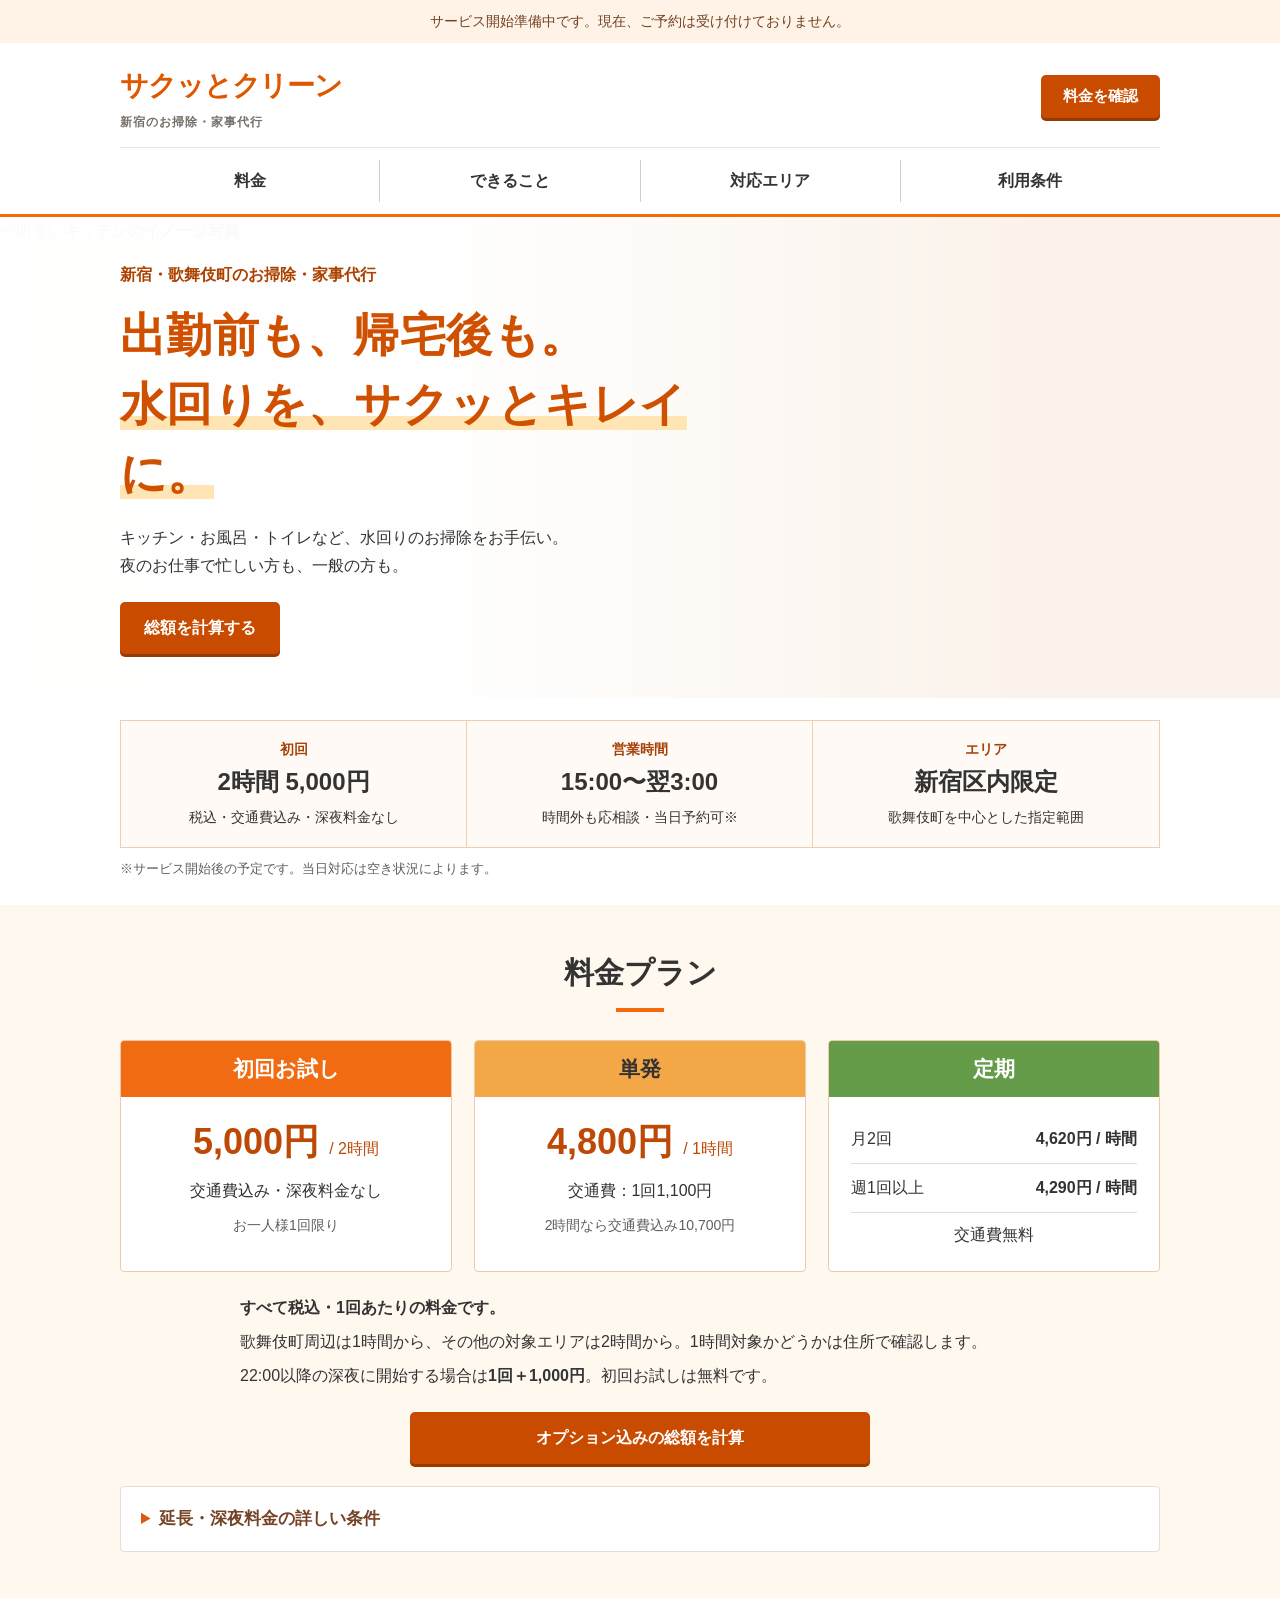
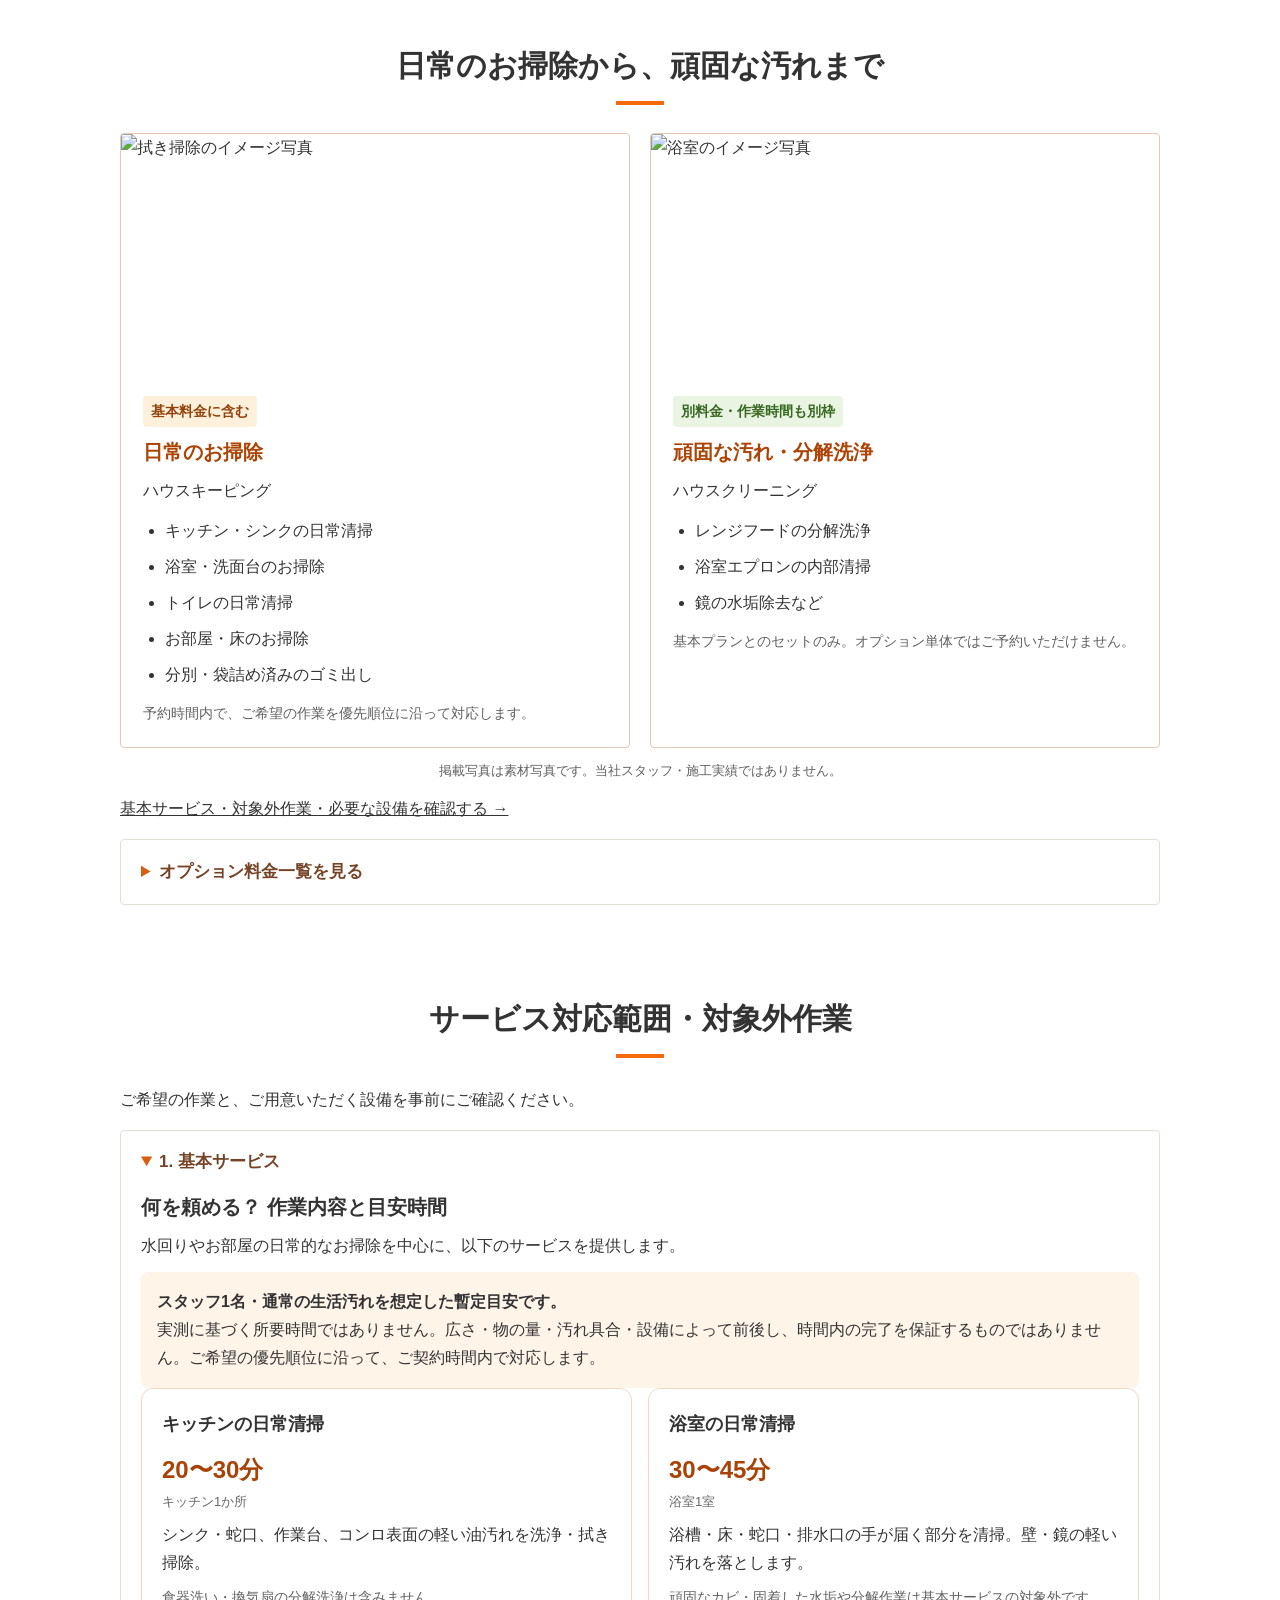
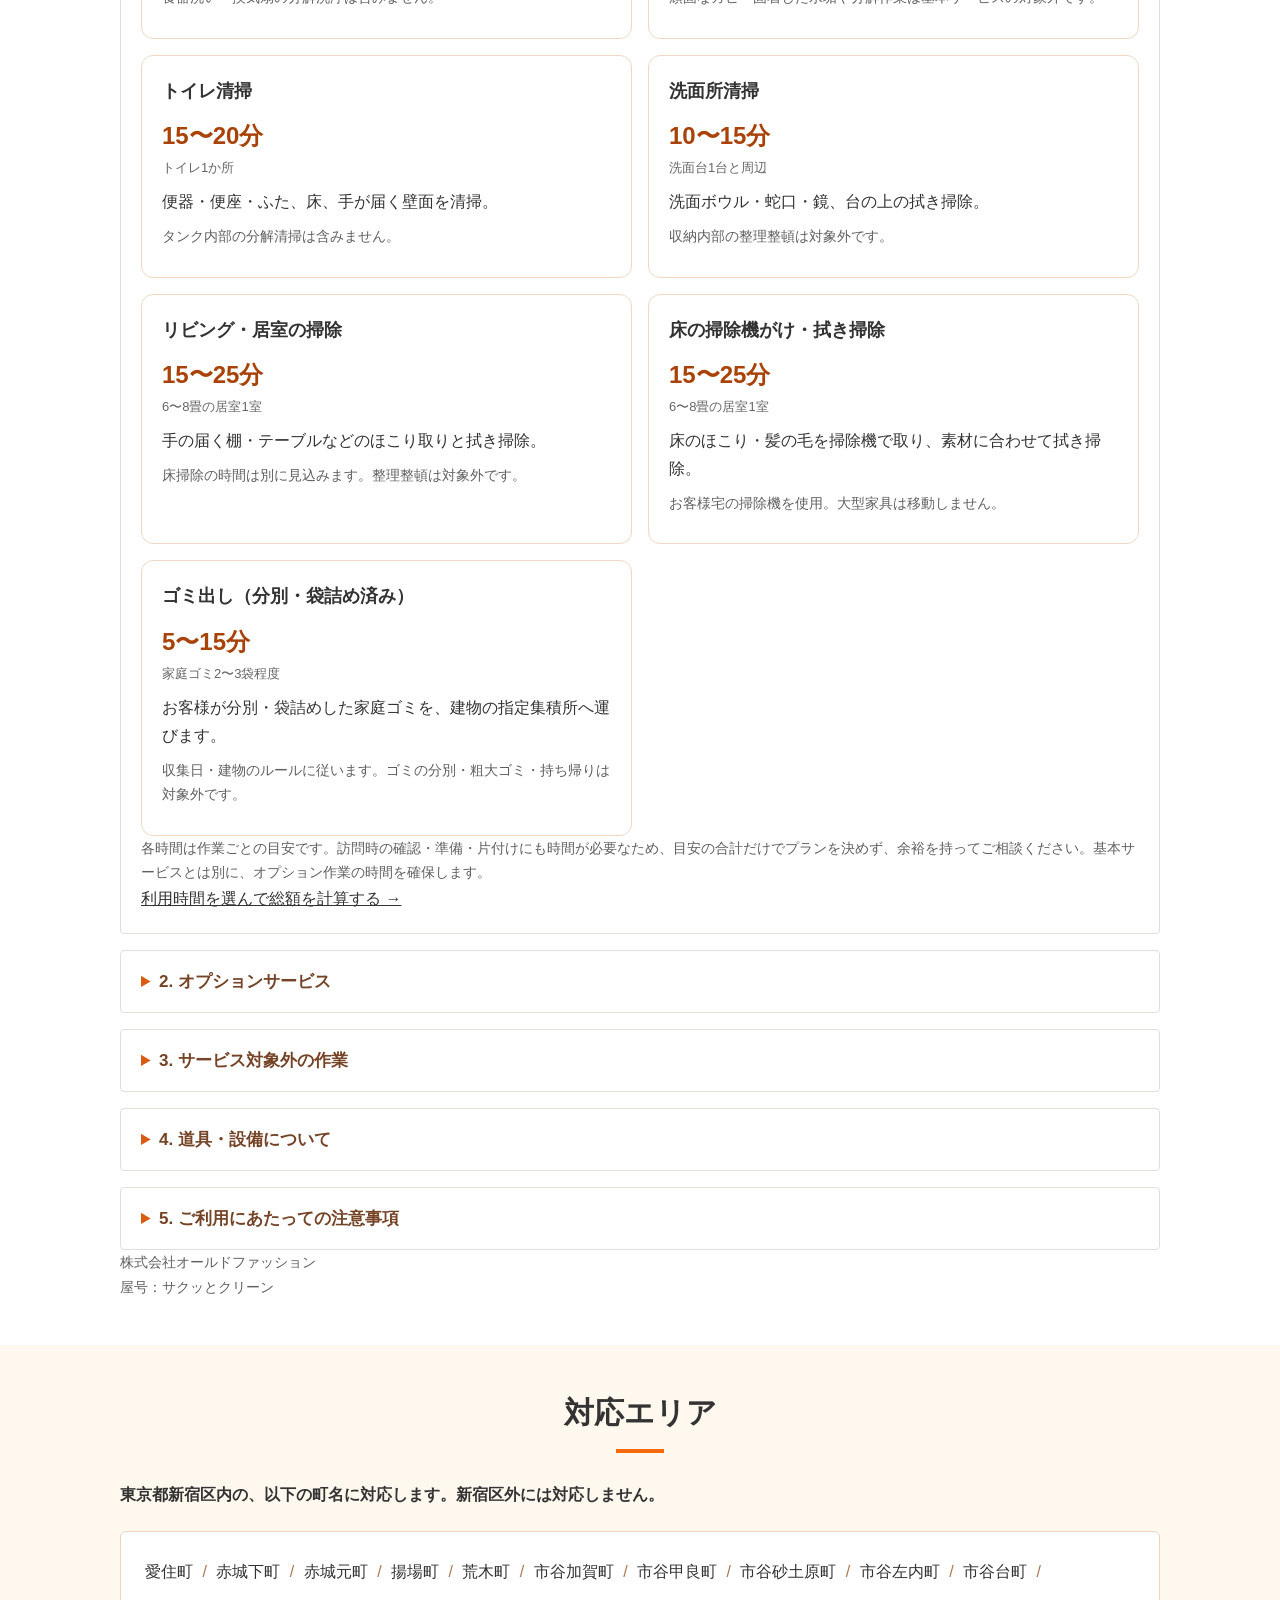
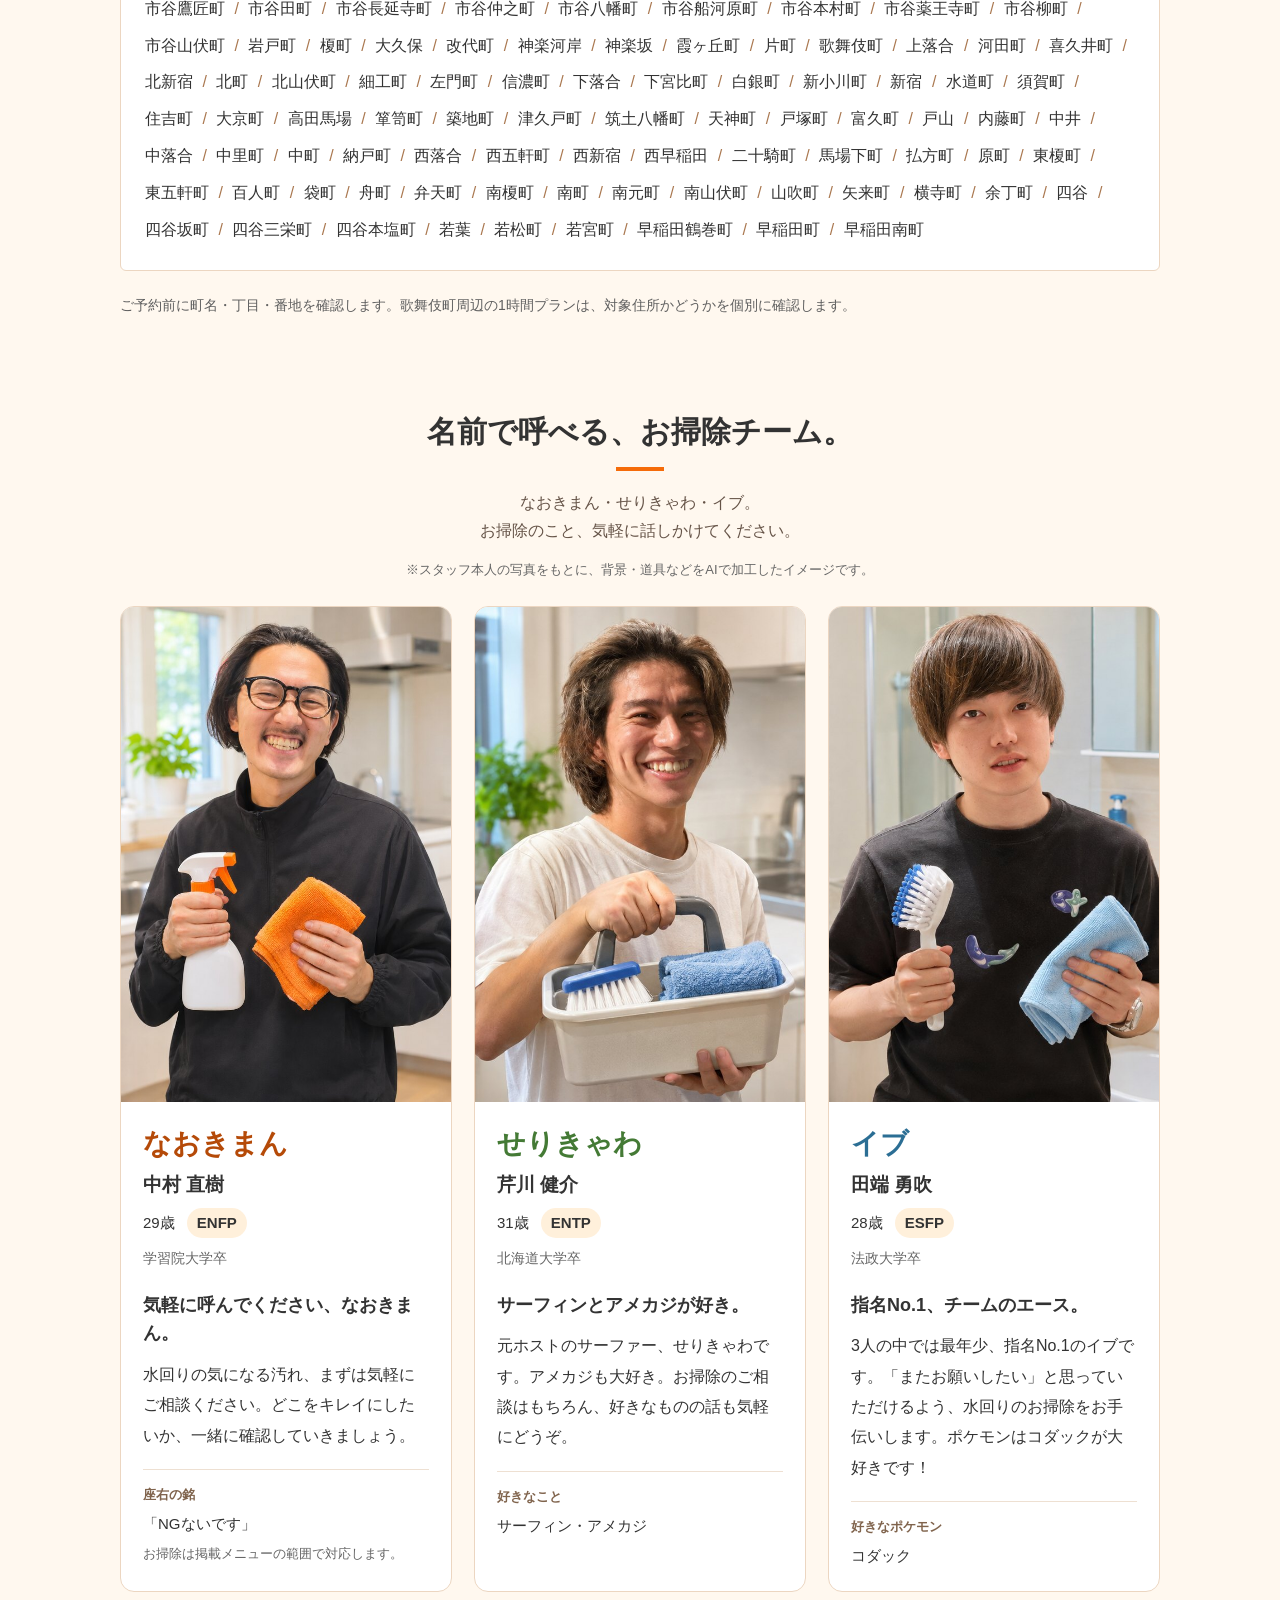
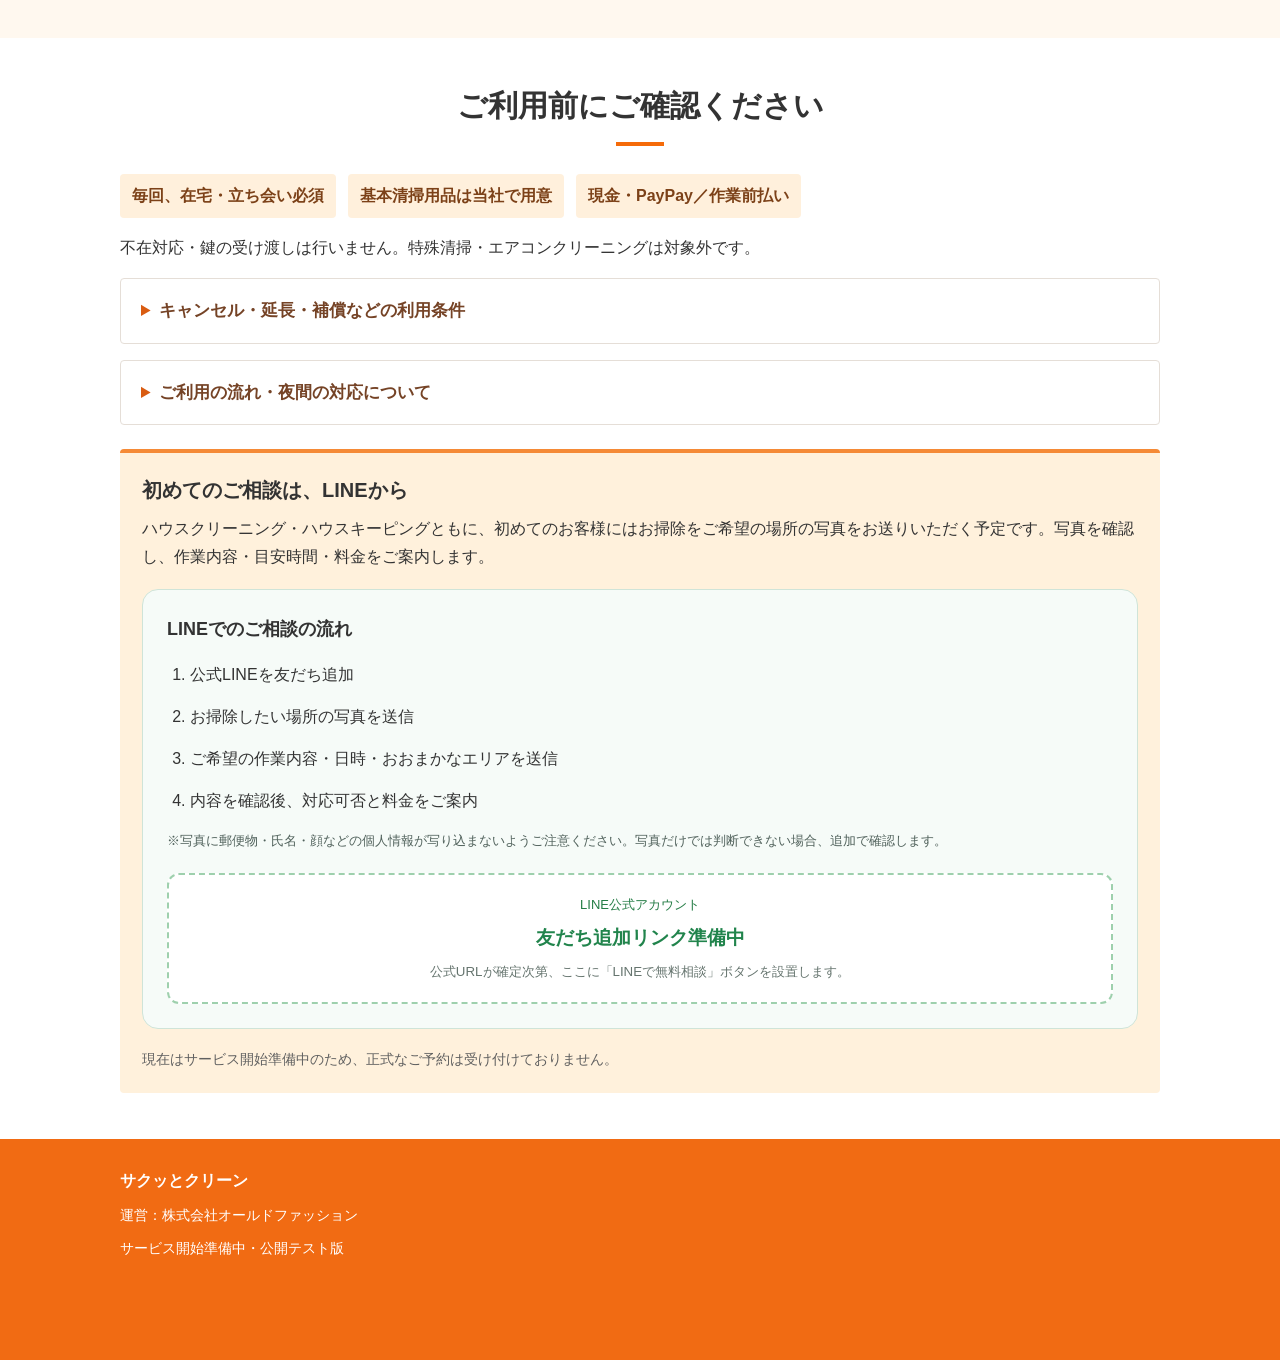
==== index.html @ 8c1c7f7e "Add first-time customer LINE photo consultation instructions and pending friend link placeholder" ====
<!doctype html>
<html lang="ja"><head><meta charset="utf-8"><meta name="viewport" content="width=device-width,initial-scale=1"><meta name="description" content="新宿・歌舞伎町のお掃除・家事代行。初回2時間5,000円。15:00〜翌3:00、時間外も応相談。現在サービス開始準備中。"><title>サクッとクリーン｜新宿のお掃除・家事代行</title>
<style>
:root{--ink:#183c32;--muted:#51625c;--line:#d9e3de;--accent:#bb422d}*{box-sizing:border-box}html{scroll-behavior:smooth;scroll-padding-top:90px}body{margin:0;color:var(--ink);background:white;font:16px/1.75 -apple-system,BlinkMacSystemFont,"Hiragino Kaku Gothic ProN","Noto Sans JP",sans-serif}a{color:inherit}img{max-width:100%;display:block;object-fit:cover}h1,h2,h3,p{margin:0}h1{font-size:44px;line-height:1.4;letter-spacing:-.035em}h2{font-size:28px;line-height:1.45;margin-bottom:20px}h3{font-size:20px;line-height:1.5;margin-bottom:10px}p+p{margin-top:12px}.wrap{width:min(100% - 40px,1040px);margin:auto}.notice{padding:9px 20px;background:#fff0e9;font-size:14px;text-align:center}.header{background:#fff;border-bottom:1px solid var(--line)}.head{display:flex;align-items:center;justify-content:space-between;gap:20px;padding:20px 0}.logo{font-size:24px;font-weight:800;text-decoration:none;white-space:nowrap}nav{display:flex;gap:24px}nav a{font-weight:700;text-decoration:none;padding:7px 0}.hero{padding:32px 0}.hero-grid{display:grid;grid-template-columns:1.1fr 1fr;align-items:center;gap:36px}.eyebrow{font-size:14px;color:var(--muted);font-weight:700;margin-bottom:12px}.hero p{margin-top:16px}.hero img{height:310px;width:100%;border-radius:12px}.quick{display:grid;grid-template-columns:repeat(3,1fr);gap:12px;margin-top:24px}.quick>div{padding:16px;border-radius:10px;background:#edf6f1}.quick>div:first-child{background:#fff0bd}.quick>div:last-child{background:#e9f4fb}.quick span{font-size:14px;display:block}.quick strong{display:block;font-size:23px}.quick small{font-size:14px}.button{display:inline-flex;justify-content:center;align-items:center;min-height:48px;background:var(--accent);color:#fff;border-radius:8px;padding:12px 24px;font-weight:700;text-decoration:none}.button:hover{background:#943421}.hero .button{margin-top:20px}.section{padding:40px 0;border-top:1px solid var(--line)}.soft{background:#f6f9f7}.plans{display:grid;grid-template-columns:repeat(3,1fr);gap:16px}.plan{padding:22px;background:#fff;border:1px solid var(--line);border-radius:12px}.plan:first-child{background:#fff4cb;border-color:#f0d987}.price{font-size:32px;font-weight:800;line-height:1.5;white-space:nowrap}.price small{font-size:16px;font-weight:500}.muted,.note{color:var(--muted);font-size:14px}.plan p{margin-top:8px}.rate-row{display:flex;justify-content:space-between;gap:16px;padding:8px 0;border-bottom:1px solid var(--line)}.rate-row b{white-space:nowrap}.pricing-note{margin:20px 0}.pricing-note p{margin:6px 0}.services{display:grid;grid-template-columns:1fr 1fr;gap:20px}.service-card{border:1px solid var(--line);border-radius:12px;overflow:hidden;background:white}.service-card img{width:100%;height:210px}.service-copy{padding:22px}.tag{display:inline-block;background:#e4f2e9;border-radius:4px;font-size:14px;font-weight:700;padding:3px 8px;margin-bottom:10px}.service-card:last-child .tag{background:#e6f2fc}ul{padding-left:22px;margin:12px 0}li+li{margin-top:8px}details{border:1px solid var(--line);border-radius:10px;margin-top:16px;background:white}summary{padding:17px 20px;font-weight:700;cursor:pointer;font-size:17px}summary:focus-visible,a:focus-visible{outline:3px solid #2165ae;outline-offset:3px}.detail-body{padding:0 20px 20px}table{width:100%;border-collapse:collapse}th,td{padding:12px 4px;border-bottom:1px solid var(--line);text-align:left}td:last-child{white-space:nowrap;font-weight:700;text-align:right}th:last-child{text-align:right}.area-grid{display:grid;grid-template-columns:1fr 1fr;gap:12px;margin:20px 0}.area-grid p{background:#edf5f0;padding:15px;border-radius:8px;margin:0}.area-grid b{display:block;font-size:14px}.essential{display:flex;gap:12px;flex-wrap:wrap;margin:16px 0}.essential span{background:#e9f4fb;border-radius:6px;padding:8px 12px;font-weight:700}.service-entry{display:grid;grid-template-columns:1fr 1fr;gap:22px}.entry-text h3{font-size:18px}.hours-panel{margin-top:20px}.hours-panel p{margin-bottom:10px}.detail-body .wrap{width:100%}.detail-body section{padding:0}.steps{display:flex;gap:20px;margin-bottom:20px}.steps p{flex:1;margin:0}.steps strong{display:block;margin-bottom:6px}.contact{padding:22px;background:#fff0e9;border-radius:10px;margin-top:24px}footer{background:var(--ink);color:white;padding:28px 0 100px}footer p{font-size:14px;margin-top:8px}.sticky-cta{display:none}.photo-note{font-size:13px;color:var(--muted);margin-top:12px}
@media(max-width:700px){html{scroll-padding-top:20px}h1{font-size:32px}h2{font-size:25px;margin-bottom:16px}.wrap{width:calc(100% - 32px)}.notice{text-align:left;font-size:13px;padding:8px 16px}.head{padding:14px 0;display:block}.logo{font-size:23px}nav{gap:0;justify-content:space-between;margin-top:10px;border-top:1px solid var(--line);padding-top:8px}nav a{font-size:15px}.hero{padding:22px 0}.hero-grid{display:block}.hero-grid img{height:160px;margin-top:20px}.hero p{margin-top:10px}.hero .button{display:none}.quick{grid-template-columns:1fr;gap:0;margin-top:18px;border:1px solid var(--line);border-radius:10px;overflow:hidden}.quick>div{display:grid;grid-template-columns:68px 1fr;align-items:center;column-gap:12px;border-radius:0;padding:11px 14px}.quick strong{font-size:22px}.quick small{grid-column:2}.quick span{font-weight:700}.section{padding:30px 0}.plans,.services,.service-entry{grid-template-columns:1fr}.plans{gap:12px}.plan{padding:18px}.plan h3{font-size:18px;margin-bottom:4px}.price{font-size:30px}.plan p{margin-top:4px}.service-card img{height:155px}.service-copy{padding:18px}.area-grid{grid-template-columns:1fr;gap:8px}.area-grid p{padding:10px 14px}.area-grid b{display:inline;margin-right:12px}.steps{display:block}.steps p+p{margin-top:16px}.detail-body{padding:0 16px 16px}summary{padding:16px}.essential{gap:8px}.essential span{font-size:14px}.sticky-cta{display:block;position:fixed;bottom:0;left:0;right:0;padding:10px 16px calc(10px + env(safe-area-inset-bottom));background:rgba(255,255,255,.97);border-top:1px solid var(--line);z-index:20}.sticky-cta .button{width:100%}.pricing-note .button{width:100%}th,td{font-size:15px}.hero .eyebrow{font-size:14px}}
@media(prefers-reduced-motion:reduce){html{scroll-behavior:auto}}

/* Warm, photo-led housekeeping design */
:root{--ink:#333333;--muted:#606060;--line:#e5ded7;--accent:#c84b00;--orange:#f56b09}
body{color:var(--ink)}.notice{background:#fff3e8;color:#704020}.header{border-bottom:3px solid var(--orange)}.head{flex-wrap:wrap;gap:14px;padding:18px 0 12px}.logo{color:#df5800;font-size:28px;letter-spacing:-.04em}.brand-caption{display:block;font-size:12px;letter-spacing:.08em;color:#78716a;font-weight:600;margin-top:2px}.header-cta{margin-left:auto;font-size:15px;min-height:42px;padding:8px 22px}.head nav{width:100%;justify-content:center;border-top:1px solid #eee3d9;padding-top:12px;gap:0}.head nav a{flex:1;text-align:center;border-right:1px solid #d3cbc5}.head nav a:last-child{border-right:0}.head nav a:hover{color:#c84b00}
.hero{padding:0 0 24px;background:#fff}.hero>.wrap{width:100%;max-width:none}.hero-grid{position:relative;isolation:isolate;min-height:430px;display:flex;align-items:center;padding:44px max(24px,calc((100% - 1040px)/2));overflow:hidden;background:#faf1e8}.hero-grid>div{z-index:2;max-width:620px}.hero-grid>img{position:absolute;inset:0;width:100%;height:100%;border-radius:0;z-index:-2;object-position:70% 50%;margin:0}.hero-grid:after{content:"";position:absolute;inset:0;background:linear-gradient(90deg,rgba(255,255,255,.98) 0%,rgba(255,255,255,.94) 36%,rgba(255,255,255,.12) 80%);z-index:-1}.hero .eyebrow{color:#ab4200;font-size:16px}.hero h1{font-size:46px;color:#cf5000;line-height:1.5;letter-spacing:.01em}.hero h1 span{background:linear-gradient(transparent 74%,#ffe5b3 74%)}.hero .button{margin-top:22px}.hero p{font-weight:500}.quick{width:min(100% - 40px,1040px);margin:22px auto 0;gap:0;border:1px solid #edcfb4;border-radius:0;background:#fffaf5}.quick>div,.quick>div:first-child,.quick>div:last-child{border-radius:0;background:transparent;text-align:center;border-right:1px solid #edcfb4}.quick>div:last-child{border:0}.quick span{color:#a54209;font-weight:700}.quick strong{font-size:24px;color:#333}.hero>.wrap>.note{width:min(100% - 40px,1040px);margin:10px auto 0;font-size:13px}.button{background:var(--accent);border-radius:5px;box-shadow:0 3px 0 #963b06}.button:hover{background:#a43f00}.section{padding:46px 0;border:0}.soft{background:#fff8ef}.section>.wrap>h2{text-align:center;font-size:30px;margin-bottom:28px}.section>.wrap>h2:after{content:"";display:block;width:48px;height:4px;background:var(--orange);margin:14px auto 0}.plans{gap:22px}.plan,.plan:first-child{border:1px solid #ecc9ab;background:#fff;border-radius:4px;padding:0 22px 22px;overflow:hidden}.plan h3{margin:0 -22px 18px;text-align:center;padding:12px 10px;background:#f3a746;color:#333;font-size:21px}.plan:first-child h3{background:#f16b13;color:white}.plan:last-child h3{background:#659c49;color:white}.plan .price{color:#bd4905;font-size:36px;text-align:center}.plan>p{text-align:center}.rate-row{font-size:16px;padding:10px 0}.pricing-note{max-width:800px;margin:22px auto}.pricing-note>.button{display:flex;width:min(100%,460px);margin:22px auto 0}.service-card{border-radius:4px;border-color:#e4c9b2}.service-card img{height:240px}.tag{background:#fff0dc;color:#92430b}.service-card:last-child .tag{background:#eaf4e3;color:#376821}.service-copy h3{color:#ac4405}.area-grid p{background:#fff;border:1px solid #ecd6c1;border-radius:4px}.area-grid b{color:#b64a0b}.essential span{background:#fff0dc;color:#7c4118;border-radius:4px}.contact{background:#fff1dc;border-radius:4px;border-top:4px solid #f58a36}details{border-radius:4px}summary{color:#754326}summary::marker{color:#d95c12}footer{background:#f16b13;color:white}.sticky-cta{border-color:#edcbae}.photo-note{text-align:center}
@media(max-width:700px){.head{display:flex;padding:12px 0 10px;gap:8px}.logo{font-size:23px}.brand-caption{font-size:10px}.header-cta{font-size:13px;padding:8px 12px;min-height:40px}.head nav{margin-top:6px;padding-top:10px}.head nav a{font-size:14px;padding:3px 0}.hero-grid{min-height:320px;padding:28px 20px;align-items:flex-start}.hero-grid>div{max-width:100%}.hero .eyebrow{font-size:13px;margin-bottom:10px}.hero h1{font-size:30px;line-height:1.55}.hero-grid>img{height:100%;width:100%;object-position:65% center}.hero-grid:after{background:linear-gradient(90deg,rgba(255,255,255,.97),rgba(255,255,255,.87) 55%,rgba(255,255,255,.38))}.hero p{font-size:15px;line-height:1.85}.hero .button{display:inline-flex;min-height:44px;font-size:14px;margin-top:18px}.quick{width:calc(100% - 32px);margin-top:16px;grid-template-columns:1fr}.quick>div,.quick>div:first-child,.quick>div:last-child{text-align:left;border:0;border-bottom:1px solid #edcfb4;padding:10px 14px}.quick>div:last-child{border-bottom:0}.quick strong{font-size:21px}.quick small{font-size:13px}.hero>.wrap>.note{width:calc(100% - 32px)}.section{padding:30px 0}.section>.wrap>h2{font-size:25px;margin-bottom:22px}.plans{gap:16px}.plan,.plan:first-child{padding:0 18px 18px}.plan h3{margin:0 -18px 12px;padding:10px;font-size:20px}.plan .price{font-size:34px}.service-card img{height:175px}.service-copy{padding:18px}.sticky-cta .button{box-shadow:none}.hero{padding-bottom:20px}}
.staff-profile{display:grid;grid-template-columns:220px 1fr;gap:32px;align-items:center;max-width:700px;margin:auto;background:white;border:1px solid #ecd6c1;padding:24px}.staff-profile img{width:220px;height:auto;border-radius:4px}.staff-profile h3{font-size:26px;color:#ad4608}.staff-profile dl{display:grid;grid-template-columns:80px 1fr;gap:12px;margin:18px 0 0}.staff-profile dt{color:#666}.staff-profile dd{margin:0;font-weight:700}@media(max-width:700px){.staff-profile{grid-template-columns:1fr;padding:20px;gap:20px}.staff-profile img{width:180px;margin:auto}.staff-profile h3{text-align:center}.hero h1{font-size:28px}}.staff-intro{text-align:center;margin:-10px 0 24px;color:#655347}.staff-profile{max-width:860px;grid-template-columns:240px 1fr;border:0;border-radius:16px;padding:30px;box-shadow:0 4px 18px #6c380b0a}.staff-profile img{width:240px;border-radius:12px}.staff-hello{color:#a6440a;font-size:15px;font-weight:700;margin-bottom:8px}.staff-mbti{display:inline-block;vertical-align:middle;background:#fff0d5;border-radius:20px;font-size:14px;color:#84511b;padding:4px 12px;margin-left:6px}.staff-message{font-size:23px;line-height:1.65;font-weight:700;margin:18px 0 12px!important;color:#a74508}.staff-description{font-size:16px;line-height:1.9}.staff-profile dl{font-size:14px;border-top:1px solid #eedfce;padding-top:16px;gap:5px 12px}@media(max-width:700px){#staff h2{font-size:24px}.staff-intro{font-size:15px}.staff-profile{grid-template-columns:1fr;padding:22px;gap:20px}.staff-profile img{width:190px}.staff-hello{text-align:center}.staff-message{font-size:21px}.staff-profile h3{font-size:25px}}.town-list{margin:22px 0;padding:22px 24px;background:#fff;border:1px solid #ecd6c1;border-radius:6px;line-height:2.3;font-size:16px}.town-item{display:inline-block;white-space:nowrap}.town-separator{color:#aa7850;margin:0 5px}@media(max-width:700px){.town-list{padding:16px;line-height:2.2}.town-separator{margin:0 3px}}.team-grid{display:grid;grid-template-columns:repeat(3,minmax(0,1fr));gap:22px}.team-card{overflow:hidden;border:1px solid #ecd6c1;border-radius:14px;background:white}.team-photo{height:300px;background:#000;overflow:hidden}.team-photo img{width:100%;height:100%;object-fit:contain;object-position:center top}.team-copy{padding:22px}.team-nickname{font-size:28px;font-weight:800;color:#b54a08;line-height:1.4;margin-bottom:8px}.team-card:nth-child(2) .team-nickname{color:#447a35}.team-card:nth-child(3) .team-nickname{color:#2b6e94}.team-copy h3{font-size:19px;margin-bottom:8px}.team-meta{font-size:15px;margin:0!important}.team-meta span{display:inline-block;padding:2px 10px;background:#fff0db;border-radius:20px;margin-left:8px;font-weight:700}.team-school{font-size:14px;color:#666;margin-top:8px!important}.team-copy h4{font-size:18px;line-height:1.6;margin:20px 0 12px}.team-description{font-size:16px;line-height:1.9}.team-extra{font-size:15px;border-top:1px solid #eee0d2;padding-top:14px;margin-top:18px!important}.team-extra b{display:block;font-size:13px;color:#80644d;margin-bottom:4px}.team-note{font-size:13px;color:#666;margin-top:6px!important}@media(max-width:700px){.team-grid{grid-template-columns:1fr;gap:24px}.team-card{max-width:440px;width:100%;margin:auto}.team-photo{height:300px}.team-copy{padding:22px}.team-nickname{font-size:30px}}.team-tools{height:auto;aspect-ratio:2/3;background:#f7f0e8;position:relative}.team-tools img{position:absolute;inset:0 auto auto 0;width:300%;max-width:none;height:100%;object-fit:fill}.team-tools .portrait-1{transform:translateX(-33.333333%)}.team-tools .portrait-2{transform:translateX(-66.666667%)}.staff-image-note{text-align:center;font-size:13px;color:#666;margin:-10px 0 24px}@media(max-width:700px){.team-tools{height:auto;aspect-ratio:2/3}}.scope-grid{display:grid;grid-template-columns:repeat(2,minmax(0,1fr));gap:8px 28px}#service-scope{scroll-margin-top:100px}#service-scope summary{line-height:1.6}#service-scope li{margin-bottom:8px}@media(max-width:600px){.scope-grid{grid-template-columns:1fr}} .team-tools img.portrait-single{width:100%;height:100%;object-fit:cover;transform:none}.task-time-grid{display:grid;grid-template-columns:repeat(2,minmax(0,1fr));gap:16px}.task-time-card{border:1px solid #f0d8c3;background:#fff;padding:20px;border-radius:12px}.task-time-card h4{font-size:18px;margin:0 0 8px}.task-time-card p{margin:8px 0}.task-minutes{color:#a94207;font-size:24px;font-weight:700}.task-minutes small{display:block;font-size:13px;color:#666;font-weight:400}.time-guidance{padding:16px;background:#fff4e8;border-radius:8px}#keeping-times{scroll-margin-top:100px}@media(max-width:600px){.task-time-grid{grid-template-columns:1fr}.task-time-card{padding:16px}}.line-guide{background:#f6fbf8;border:1px solid #cfe4d8;border-radius:16px;padding:24px;margin:18px 0}.line-guide>strong{font-size:18px}.line-guide ol{padding-left:23px;margin:12px 0}.line-guide li{padding:3px 0}.line-privacy{font-size:13px;color:#51625c}.line-placeholder{margin-top:20px;border:2px dashed #9ed0ad;border-radius:12px;background:#fff;padding:19px;text-align:center;display:flex;flex-direction:column;gap:5px}.line-placeholder span{font-size:13px;color:#257d46}.line-placeholder strong{font-size:19px;color:#21844c}.line-placeholder small{color:#65746e} </style></head><body>
<div class="notice">サービス開始準備中です。現在、ご予約は受け付けておりません。</div>
<header class="header"><div class="wrap head"><a class="logo" href="#home">サクッとクリーン<span class="brand-caption">新宿のお掃除・家事代行</span></a><a class="button header-cta" href="estimate.html">料金を確認</a><nav aria-label="メインメニュー"><a href="#service">料金</a><a href="#service-menu">できること</a><a href="#area">対応エリア</a><a href="#terms">利用条件</a></nav></div></header>
<main><div id="home" class="hero"><div class="wrap"><div class="hero-grid"><div><div class="eyebrow">新宿・歌舞伎町のお掃除・家事代行</div><h1>出勤前も、帰宅後も。<br><span>水回りを、サクッとキレイに。</span></h1><p>キッチン・お風呂・トイレなど、水回りのお掃除をお手伝い。<br>夜のお仕事で忙しい方も、一般の方も。</p><a class="button" href="estimate.html">総額を計算する</a></div><img src="https://images.unsplash.com/photo-1556911220-bff31c812dba?auto=format&amp;fit=crop&amp;w=1000&amp;q=80" alt="明るいキッチンのイメージ写真" width="1000" height="600" fetchpriority="high"></div>
<div class="quick"><div><span>初回</span><strong>2時間 5,000円</strong><small>税込・交通費込み・深夜料金なし</small></div><div id="hours"><span>営業時間</span><strong>15:00〜翌3:00</strong><small>時間外も応相談・当日予約可※</small></div><div><span>エリア</span><strong>新宿区内限定</strong><small>歌舞伎町を中心とした指定範囲</small></div></div><p class="note">※サービス開始後の予定です。当日対応は空き状況によります。</p></div></div>
<section class="section soft" id="service"><div class="wrap"><h2>料金プラン</h2><div class="plans">
<article class="plan"><h3>初回お試し</h3><div class="price">5,000円 <small>/ 2時間</small></div><p>交通費込み・深夜料金なし</p><p class="note">お一人様1回限り</p></article>
<article class="plan"><h3>単発</h3><div class="price">4,800円 <small>/ 1時間</small></div><p>交通費：1回1,100円</p><p class="note">2時間なら交通費込み10,700円</p></article>
<article class="plan"><h3>定期</h3><div class="rate-row"><span>月2回</span><b>4,620円 / 時間</b></div><div class="rate-row"><span>週1回以上</span><b>4,290円 / 時間</b></div><p>交通費無料</p></article></div>
<div class="pricing-note"><p><strong>すべて税込・1回あたりの料金です。</strong></p><p>歌舞伎町周辺は1時間から、その他の対象エリアは2時間から。1時間対象かどうかは住所で確認します。</p><p>22:00以降の深夜に開始する場合は<strong>1回＋1,000円</strong>。初回お試しは無料です。</p><a class="button" href="estimate.html">オプション込みの総額を計算</a></div>
<details><summary>延長・深夜料金の詳しい条件</summary><div class="detail-body"><p>延長は30分単位で、各プランの時間単価の半額。初回お試しの延長は30分2,400円です。追加・延長は事前に了承をいただいた場合のみ対応します。</p><p>22時前に開始して22時をまたいでも深夜料金はかかりません。営業時間外の開始は個別にご相談ください。</p></div></details></div></section>
<section class="section" id="service-menu"><div class="wrap"><h2>日常のお掃除から、頑固な汚れまで</h2><div class="services">
<article class="service-card" id="tasks"><img loading="lazy" src="https://images.unsplash.com/photo-1581578731548-c64695cc6952?auto=format&amp;fit=crop&amp;w=800&amp;q=80" alt="拭き掃除のイメージ写真" width="800" height="500"><div class="service-copy"><span class="tag">基本料金に含む</span><h3>日常のお掃除</h3><p>ハウスキーピング</p><ul><li>キッチン・シンクの日常清掃</li><li>浴室・洗面台のお掃除</li><li>トイレの日常清掃</li><li>お部屋・床のお掃除</li><li>分別・袋詰め済みのゴミ出し</li></ul><p class="note">予約時間内で、ご希望の作業を優先順位に沿って対応します。</p></div></article>
<article class="service-card"><img loading="lazy" src="https://images.unsplash.com/photo-1584622650111-993a426fbf0a?auto=format&amp;fit=crop&amp;w=800&amp;q=80" alt="浴室のイメージ写真" width="800" height="500"><div class="service-copy"><span class="tag">別料金・作業時間も別枠</span><h3>頑固な汚れ・分解洗浄</h3><p>ハウスクリーニング</p><ul><li>レンジフードの分解洗浄</li><li>浴室エプロンの内部清掃</li><li>鏡の水垢除去など</li></ul><p class="note">基本プランとのセットのみ。オプション単体ではご予約いただけません。</p></div></article></div><p class="photo-note">掲載写真は素材写真です。当社スタッフ・施工実績ではありません。</p>
<p><a href="#service-scope">基本サービス・対象外作業・必要な設備を確認する →</a></p><details id="options"><summary>オプション料金一覧を見る</summary><div class="detail-body"><table><thead><tr><th scope="col">メニュー</th><th scope="col">税込料金</th></tr></thead><tbody><tr><td>レンジフード分解洗浄</td><td>8,800円</td></tr><tr><td>食洗機清掃</td><td>2,200円</td></tr><tr><td>浴室乾燥機清掃</td><td>8,800円</td></tr><tr><td>浴室エプロン内部清掃</td><td>3,300円</td></tr><tr><td>浴室鏡の水垢除去</td><td>2,200円</td></tr><tr><td>換気口清掃</td><td>2,200円</td></tr><tr><td>浴室防カビコート</td><td>3,300円</td></tr></tbody></table><p class="note">各1回あたり。作業時間はキーピングとは別に確保し、内容を確認してご案内します。</p></div></details></div></section>
<section class="section" id="service-scope"><div class="wrap"><h2>サービス対応範囲・対象外作業</h2><p>ご希望の作業と、ご用意いただく設備を事前にご確認ください。</p>
<details open><summary>1. 基本サービス</summary><div class="detail-body"><div id="keeping-times"><h3>何を頼める？ 作業内容と目安時間</h3><p>水回りやお部屋の日常的なお掃除を中心に、以下のサービスを提供します。</p><p class="time-guidance"><strong>スタッフ1名・通常の生活汚れを想定した暫定目安です。</strong><br>実測に基づく所要時間ではありません。広さ・物の量・汚れ具合・設備によって前後し、時間内の完了を保証するものではありません。ご希望の優先順位に沿って、ご契約時間内で対応します。</p><div class="task-time-grid"><article class="task-time-card"><h4>キッチンの日常清掃</h4><p class="task-minutes">20〜30分<small>キッチン1か所</small></p><p>シンク・蛇口、作業台、コンロ表面の軽い油汚れを洗浄・拭き掃除。</p><p class="note">食器洗い・換気扇の分解洗浄は含みません。</p></article><article class="task-time-card"><h4>浴室の日常清掃</h4><p class="task-minutes">30〜45分<small>浴室1室</small></p><p>浴槽・床・蛇口・排水口の手が届く部分を清掃。壁・鏡の軽い汚れを落とします。</p><p class="note">頑固なカビ・固着した水垢や分解作業は基本サービスの対象外です。</p></article><article class="task-time-card"><h4>トイレ清掃</h4><p class="task-minutes">15〜20分<small>トイレ1か所</small></p><p>便器・便座・ふた、床、手が届く壁面を清掃。</p><p class="note">タンク内部の分解清掃は含みません。</p></article><article class="task-time-card"><h4>洗面所清掃</h4><p class="task-minutes">10〜15分<small>洗面台1台と周辺</small></p><p>洗面ボウル・蛇口・鏡、台の上の拭き掃除。</p><p class="note">収納内部の整理整頓は対象外です。</p></article><article class="task-time-card"><h4>リビング・居室の掃除</h4><p class="task-minutes">15〜25分<small>6〜8畳の居室1室</small></p><p>手の届く棚・テーブルなどのほこり取りと拭き掃除。</p><p class="note">床掃除の時間は別に見込みます。整理整頓は対象外です。</p></article><article class="task-time-card"><h4>床の掃除機がけ・拭き掃除</h4><p class="task-minutes">15〜25分<small>6〜8畳の居室1室</small></p><p>床のほこり・髪の毛を掃除機で取り、素材に合わせて拭き掃除。</p><p class="note">お客様宅の掃除機を使用。大型家具は移動しません。</p></article><article class="task-time-card"><h4>ゴミ出し（分別・袋詰め済み）</h4><p class="task-minutes">5〜15分<small>家庭ゴミ2〜3袋程度</small></p><p>お客様が分別・袋詰めした家庭ゴミを、建物の指定集積所へ運びます。</p><p class="note">収集日・建物のルールに従います。ゴミの分別・粗大ゴミ・持ち帰りは対象外です。</p></article></div><p class="note">各時間は作業ごとの目安です。訪問時の確認・準備・片付けにも時間が必要なため、目安の合計だけでプランを決めず、余裕を持ってご相談ください。基本サービスとは別に、オプション作業の時間を確保します。</p><a href="estimate.html">利用時間を選んで総額を計算する →</a></div></div></details>
<details><summary>2. オプションサービス</summary><div class="detail-body"><p>当社料金表に掲載しているオプションサービスは、追加料金にて対応いたします。</p><p>オプションの内容および料金は、当社料金表に準じます。</p><p>オプションは基本サービスとのセットのみ。作業時間はご予約のキーピング時間とは別枠です。</p><a href="#options">オプション料金一覧を見る</a></div></details>
<details><summary>3. サービス対象外の作業</summary><div class="detail-body"><p>以下の作業は、安全面およびサービス品質管理の観点から対応しておりません。</p><ul><li>料金表に掲載されていない作業</li><li>食器洗い</li><li>洗濯・洗濯物干し・取り込み</li><li>衣類を畳む・収納</li><li>整理整頓</li><li>ベッドメイキング</li><li>料理・調理・作り置き</li><li>エアコンクリーニング</li><li>料金表に掲載されていない専門的な清掃</li><li>高所作業・危険を伴う作業</li><li>重量物の運搬・大型家具の移動</li><li>介護・医療行為・身体介助</li><li>ベビーシッター・ペットシッター</li><li>ゴミの分別</li><li>不用品回収・ゴミの持ち帰り</li><li>害虫駆除</li><li>排泄物・血液・嘔吐物などの特殊な汚物処理</li><li>修理・日曜大工・専門技術を必要とする作業</li><li>その他、当社が安全上または運営上対応困難と判断した作業</li></ul></div></details>
<details><summary>4. 道具・設備について</summary><div class="detail-body"><ul><li>清掃用洗剤、スポンジ、クロス、ブラシなどの基本的な清掃用品は当社で用意いたします。</li><li>掃除機など、作業に必要な家電・設備はお客様にご用意いただきます。</li><li>お客様宅に必要な設備・家電がない場合、該当する作業は対応できない場合がございます。</li></ul></div></details>
<details><summary>5. ご利用にあたっての注意事項</summary><div class="detail-body"><ul><li>基本サービスは通常の生活汚れを対象とします。</li><li>作業はご契約時間内で対応可能な範囲となります。</li><li>作業内容や優先順位は事前にご相談ください。</li><li>料金表に掲載されているサービスであっても、設備の状態・汚れの程度・安全性などによってはお断りする場合がございます。</li><li>スタッフの判断による契約外の作業はお受けできません。</li></ul></div></details>
<p class="note">株式会社オールドファッション<br>屋号：サクッとクリーン</p></div></section>
<section class="section soft" id="area"><div class="wrap"><h2>対応エリア</h2><p><strong>東京都新宿区内の、以下の町名に対応します。新宿区外には対応しません。</strong></p><div class="town-list" aria-label="対応する新宿区の町名"><span class="town-item">愛住町<span class="town-separator"> / </span></span> <span class="town-item">赤城下町<span class="town-separator"> / </span></span> <span class="town-item">赤城元町<span class="town-separator"> / </span></span> <span class="town-item">揚場町<span class="town-separator"> / </span></span> <span class="town-item">荒木町<span class="town-separator"> / </span></span> <span class="town-item">市谷加賀町<span class="town-separator"> / </span></span> <span class="town-item">市谷甲良町<span class="town-separator"> / </span></span> <span class="town-item">市谷砂土原町<span class="town-separator"> / </span></span> <span class="town-item">市谷左内町<span class="town-separator"> / </span></span> <span class="town-item">市谷台町<span class="town-separator"> / </span></span> <span class="town-item">市谷鷹匠町<span class="town-separator"> / </span></span> <span class="town-item">市谷田町<span class="town-separator"> / </span></span> <span class="town-item">市谷長延寺町<span class="town-separator"> / </span></span> <span class="town-item">市谷仲之町<span class="town-separator"> / </span></span> <span class="town-item">市谷八幡町<span class="town-separator"> / </span></span> <span class="town-item">市谷船河原町<span class="town-separator"> / </span></span> <span class="town-item">市谷本村町<span class="town-separator"> / </span></span> <span class="town-item">市谷薬王寺町<span class="town-separator"> / </span></span> <span class="town-item">市谷柳町<span class="town-separator"> / </span></span> <span class="town-item">市谷山伏町<span class="town-separator"> / </span></span> <span class="town-item">岩戸町<span class="town-separator"> / </span></span> <span class="town-item">榎町<span class="town-separator"> / </span></span> <span class="town-item">大久保<span class="town-separator"> / </span></span> <span class="town-item">改代町<span class="town-separator"> / </span></span> <span class="town-item">神楽河岸<span class="town-separator"> / </span></span> <span class="town-item">神楽坂<span class="town-separator"> / </span></span> <span class="town-item">霞ヶ丘町<span class="town-separator"> / </span></span> <span class="town-item">片町<span class="town-separator"> / </span></span> <span class="town-item">歌舞伎町<span class="town-separator"> / </span></span> <span class="town-item">上落合<span class="town-separator"> / </span></span> <span class="town-item">河田町<span class="town-separator"> / </span></span> <span class="town-item">喜久井町<span class="town-separator"> / </span></span> <span class="town-item">北新宿<span class="town-separator"> / </span></span> <span class="town-item">北町<span class="town-separator"> / </span></span> <span class="town-item">北山伏町<span class="town-separator"> / </span></span> <span class="town-item">細工町<span class="town-separator"> / </span></span> <span class="town-item">左門町<span class="town-separator"> / </span></span> <span class="town-item">信濃町<span class="town-separator"> / </span></span> <span class="town-item">下落合<span class="town-separator"> / </span></span> <span class="town-item">下宮比町<span class="town-separator"> / </span></span> <span class="town-item">白銀町<span class="town-separator"> / </span></span> <span class="town-item">新小川町<span class="town-separator"> / </span></span> <span class="town-item">新宿<span class="town-separator"> / </span></span> <span class="town-item">水道町<span class="town-separator"> / </span></span> <span class="town-item">須賀町<span class="town-separator"> / </span></span> <span class="town-item">住吉町<span class="town-separator"> / </span></span> <span class="town-item">大京町<span class="town-separator"> / </span></span> <span class="town-item">高田馬場<span class="town-separator"> / </span></span> <span class="town-item">箪笥町<span class="town-separator"> / </span></span> <span class="town-item">築地町<span class="town-separator"> / </span></span> <span class="town-item">津久戸町<span class="town-separator"> / </span></span> <span class="town-item">筑土八幡町<span class="town-separator"> / </span></span> <span class="town-item">天神町<span class="town-separator"> / </span></span> <span class="town-item">戸塚町<span class="town-separator"> / </span></span> <span class="town-item">富久町<span class="town-separator"> / </span></span> <span class="town-item">戸山<span class="town-separator"> / </span></span> <span class="town-item">内藤町<span class="town-separator"> / </span></span> <span class="town-item">中井<span class="town-separator"> / </span></span> <span class="town-item">中落合<span class="town-separator"> / </span></span> <span class="town-item">中里町<span class="town-separator"> / </span></span> <span class="town-item">中町<span class="town-separator"> / </span></span> <span class="town-item">納戸町<span class="town-separator"> / </span></span> <span class="town-item">西落合<span class="town-separator"> / </span></span> <span class="town-item">西五軒町<span class="town-separator"> / </span></span> <span class="town-item">西新宿<span class="town-separator"> / </span></span> <span class="town-item">西早稲田<span class="town-separator"> / </span></span> <span class="town-item">二十騎町<span class="town-separator"> / </span></span> <span class="town-item">馬場下町<span class="town-separator"> / </span></span> <span class="town-item">払方町<span class="town-separator"> / </span></span> <span class="town-item">原町<span class="town-separator"> / </span></span> <span class="town-item">東榎町<span class="town-separator"> / </span></span> <span class="town-item">東五軒町<span class="town-separator"> / </span></span> <span class="town-item">百人町<span class="town-separator"> / </span></span> <span class="town-item">袋町<span class="town-separator"> / </span></span> <span class="town-item">舟町<span class="town-separator"> / </span></span> <span class="town-item">弁天町<span class="town-separator"> / </span></span> <span class="town-item">南榎町<span class="town-separator"> / </span></span> <span class="town-item">南町<span class="town-separator"> / </span></span> <span class="town-item">南元町<span class="town-separator"> / </span></span> <span class="town-item">南山伏町<span class="town-separator"> / </span></span> <span class="town-item">山吹町<span class="town-separator"> / </span></span> <span class="town-item">矢来町<span class="town-separator"> / </span></span> <span class="town-item">横寺町<span class="town-separator"> / </span></span> <span class="town-item">余丁町<span class="town-separator"> / </span></span> <span class="town-item">四谷<span class="town-separator"> / </span></span> <span class="town-item">四谷坂町<span class="town-separator"> / </span></span> <span class="town-item">四谷三栄町<span class="town-separator"> / </span></span> <span class="town-item">四谷本塩町<span class="town-separator"> / </span></span> <span class="town-item">若葉<span class="town-separator"> / </span></span> <span class="town-item">若松町<span class="town-separator"> / </span></span> <span class="town-item">若宮町<span class="town-separator"> / </span></span> <span class="town-item">早稲田鶴巻町<span class="town-separator"> / </span></span> <span class="town-item">早稲田町<span class="town-separator"> / </span></span> <span class="town-item">早稲田南町</span></div><p class="note">ご予約前に町名・丁目・番地を確認します。歌舞伎町周辺の1時間プランは、対象住所かどうかを個別に確認します。</p></div></section>
<section class="section soft" id="staff"><div class="wrap"><h2>名前で呼べる、お掃除チーム。</h2><p class="staff-intro">なおきまん・せりきゃわ・イブ。<br>お掃除のこと、気軽に話しかけてください。</p><p class="staff-image-note">※スタッフ本人の写真をもとに、背景・道具などをAIで加工したイメージです。</p><div class="team-grid"><article class="team-card"><div class="team-photo team-tools"><img class="portrait-single" src="[data-uri]" alt="中村直樹（なおきまん）：笑顔で掃除道具を持つAI加工イメージ" loading="lazy"></div><div class="team-copy"><p class="team-nickname">なおきまん</p><h3>中村 直樹</h3><p class="team-meta">29歳 <span>ENFP</span></p><p class="team-school">学習院大学卒</p><h4>気軽に呼んでください、なおきまん。</h4><p class="team-description">水回りの気になる汚れ、まずは気軽にご相談ください。どこをキレイにしたいか、一緒に確認していきましょう。</p><p class="team-extra"><b>座右の銘</b>「NGないです」</p><p class="team-note">お掃除は掲載メニューの範囲で対応します。</p></div></article><article class="team-card"><div class="team-photo team-tools"><img class="portrait-part portrait-1" src="[data-uri]" alt="芹川健介（せりきゃわ）：掃除道具を持つAI加工イメージ" loading="lazy"></div><div class="team-copy"><p class="team-nickname">せりきゃわ</p><h3>芹川 健介</h3><p class="team-meta">31歳 <span>ENTP</span></p><p class="team-school">北海道大学卒</p><h4>サーフィンとアメカジが好き。</h4><p class="team-description">元ホストのサーファー、せりきゃわです。アメカジも大好き。お掃除のご相談はもちろん、好きなものの話も気軽にどうぞ。</p><p class="team-extra"><b>好きなこと</b>サーフィン・アメカジ</p></div></article><article class="team-card"><div class="team-photo team-tools"><img class="portrait-part portrait-2" src="[data-uri]" alt="田端勇吹（イブ）：掃除道具を持つAI加工イメージ" loading="lazy"></div><div class="team-copy"><p class="team-nickname">イブ</p><h3>田端 勇吹</h3><p class="team-meta">28歳 <span>ESFP</span></p><p class="team-school">法政大学卒</p><h4>指名No.1、チームのエース。</h4><p class="team-description">3人の中では最年少、指名No.1のイブです。「またお願いしたい」と思っていただけるよう、水回りのお掃除をお手伝いします。ポケモンはコダックが大好きです！</p><p class="team-extra"><b>好きなポケモン</b>コダック</p></div></article></div></div></section><section class="section" id="terms"><div class="wrap"><h2>ご利用前にご確認ください</h2><div class="essential"><span>毎回、在宅・立ち会い必須</span><span>基本清掃用品は当社で用意</span><span>現金・PayPay／作業前払い</span></div><p>不在対応・鍵の受け渡しは行いません。特殊清掃・エアコンクリーニングは対象外です。</p>
<details><summary>キャンセル・延長・補償などの利用条件</summary><div class="detail-body"><section id="terms-detail" class="pale"><div class="wrap"><div class="service-entry"><article><div class="entry-text"><h3>ご利用の条件</h3><ul><li>毎回、作業中の在宅・立ち会いが必要です。不在対応・鍵の受け渡しは行いません。</li><li>基本的な清掃用品は当社で用意します。掃除機など、作業に必要な家電・設備はお客様にご用意いただきます。<a href="#service-scope">詳しい対応範囲・設備について</a></li><li>お支払いは現金・PayPay。訪問時に内容と金額を確認し、作業開始前にお支払いいただきます。</li><li>延長は30分単位。各プランの通常時間単価の半額で、事前に了承をいただいた場合のみ対応します。初回お試しの延長は通常単発単価の半額（30分2,400円）です。</li><li>特殊清掃・エアコンクリーニングは対象外です。</li></ul></div></article><article><div class="entry-text"><h3>安心してご利用いただくために</h3><ul><li>作業前に範囲と料金を確認します。了承のない追加作業・追加請求は行いません。</li><li>室内の撮影は事前に許可をいただきます。</li><li>住所・職業・室内の様子など、お客様のプライバシーを守ります。</li><li>作業中に破損等が発生した場合は、速やかに報告し、状況を確認して対応をご相談します。</li><li>損害賠償保険は加入予定です。加入後に補償内容をご案内します。</li></ul></div></article></div><div class="hours-panel" style="margin-top:24px"><h3>キャンセル料金</h3><p>予約した基本料金とオプション料金の合計が対象です。</p><table class="terms"><tr><th>予約開始までの時間</th><th>キャンセル料</th></tr><tr><td>24時間より前</td><td>無料</td></tr><tr><td>24時間前から12時間前より前まで</td><td>50％</td></tr><tr><td>12時間前以降（無断キャンセルを含む）</td><td>100％</td></tr></table></div></div></section></div></details>
<details id="flow"><summary>ご利用の流れ・夜間の対応について</summary><div class="detail-body"><div class="steps"><p><strong>お問い合わせ</strong>住所・希望日時・掃除してほしい箇所を確認します。</p><p><strong>内容と料金の確認</strong>作業範囲・所要時間・総額を確認し、日程を調整します。</p><p><strong>お支払い・作業</strong>訪問時に内容と金額を確認。作業前にお支払いいただき、在宅中に作業します。</p></div><p>夜間も時間帯だけで一律に作業を制限せず、建物の規約・近隣環境に合わせて方法や時間をご相談します。</p></div></details>
<div class="contact" id="contact"><h3>初めてのご相談は、LINEから</h3><p>ハウスクリーニング・ハウスキーピングともに、初めてのお客様にはお掃除をご希望の場所の写真をお送りいただく予定です。写真を確認し、作業内容・目安時間・料金をご案内します。</p><div id="line-guide" class="line-guide"><strong>LINEでのご相談の流れ</strong><ol><li>公式LINEを友だち追加</li><li>お掃除したい場所の写真を送信</li><li>ご希望の作業内容・日時・おおまかなエリアを送信</li><li>内容を確認後、対応可否と料金をご案内</li></ol><p class="line-privacy">※写真に郵便物・氏名・顔などの個人情報が写り込まないようご注意ください。写真だけでは判断できない場合、追加で確認します。</p><div class="line-placeholder" aria-label="公式LINEリンク準備中"><span>LINE公式アカウント</span><strong>友だち追加リンク準備中</strong><small>公式URLが確定次第、ここに「LINEで無料相談」ボタンを設置します。</small></div></div><p class="note">現在はサービス開始準備中のため、正式なご予約は受け付けておりません。</p></div></div></section></main>
<footer id="about"><div class="wrap"><strong>サクッとクリーン</strong><p>運営：株式会社オールドファッション</p><p>サービス開始準備中・公開テスト版</p></div></footer><div class="sticky-cta"><a class="button" href="estimate.html">料金の総額を計算する</a></div></body></html>
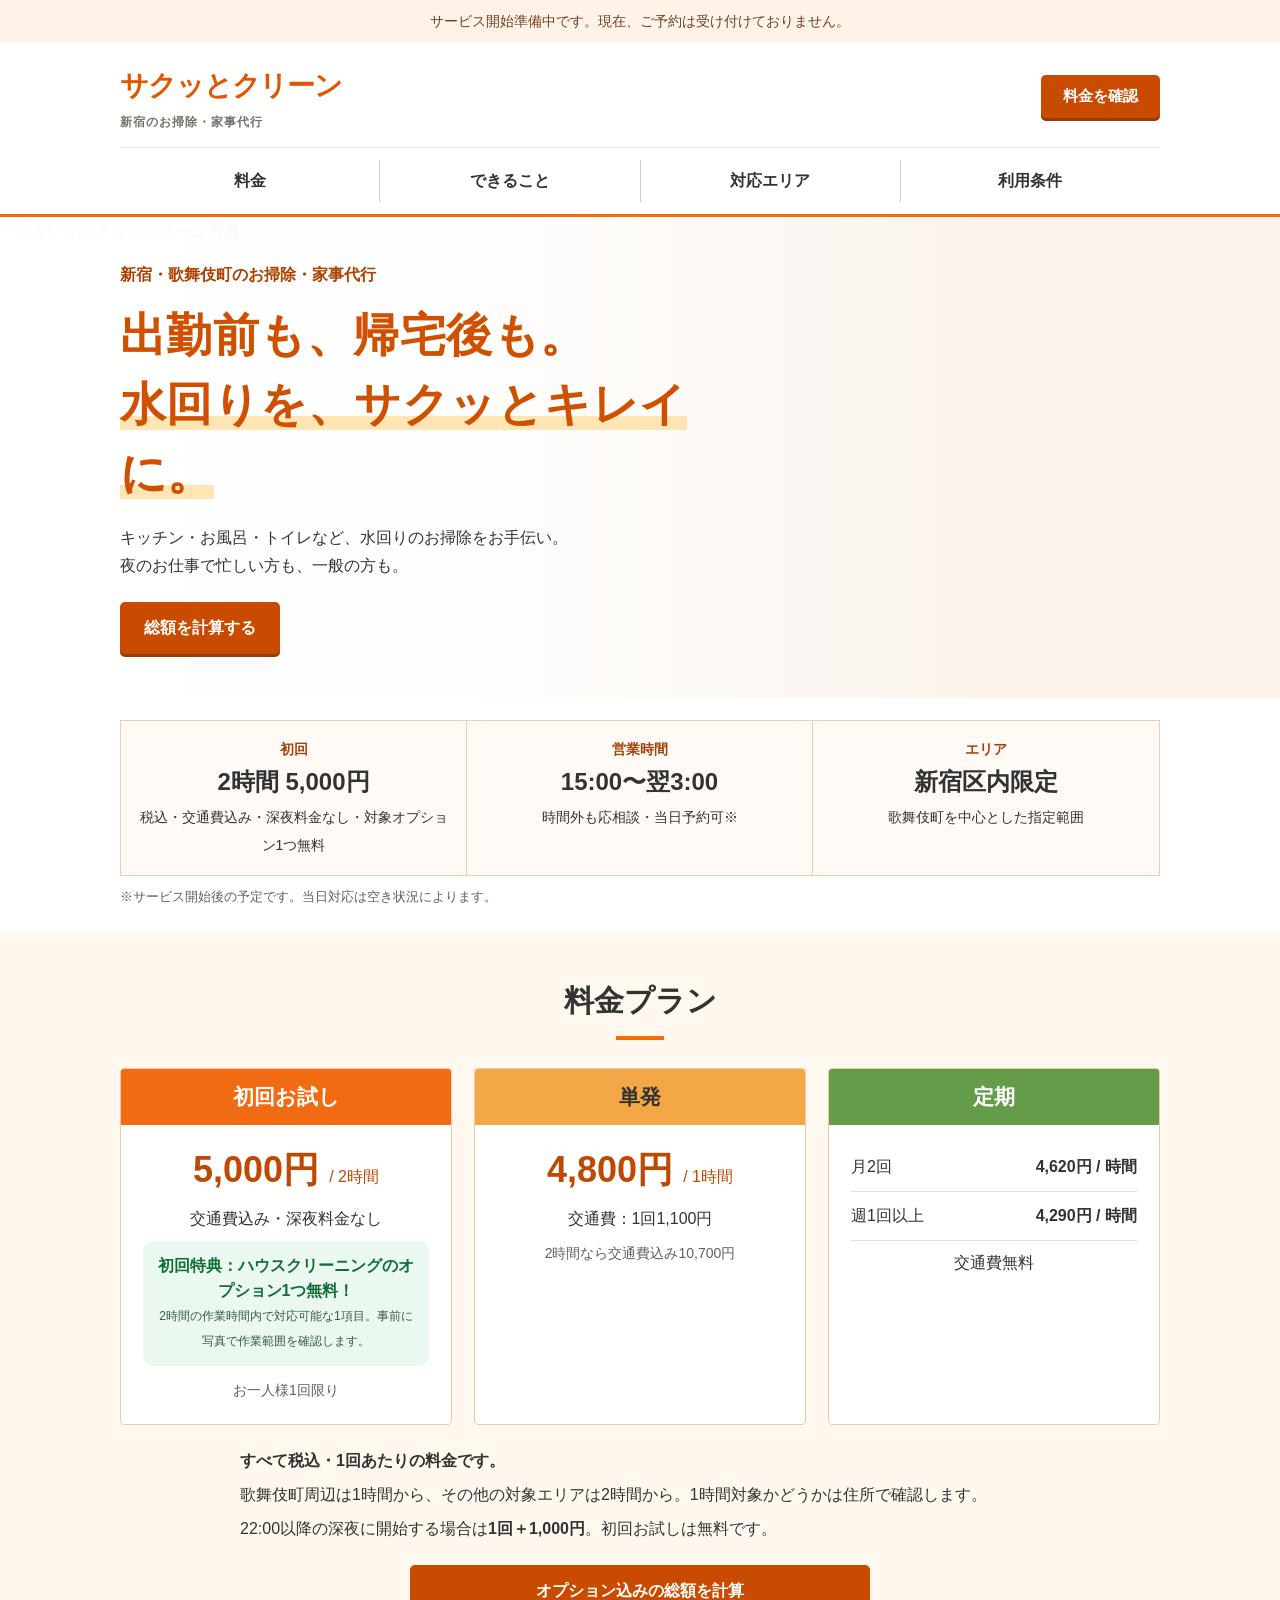
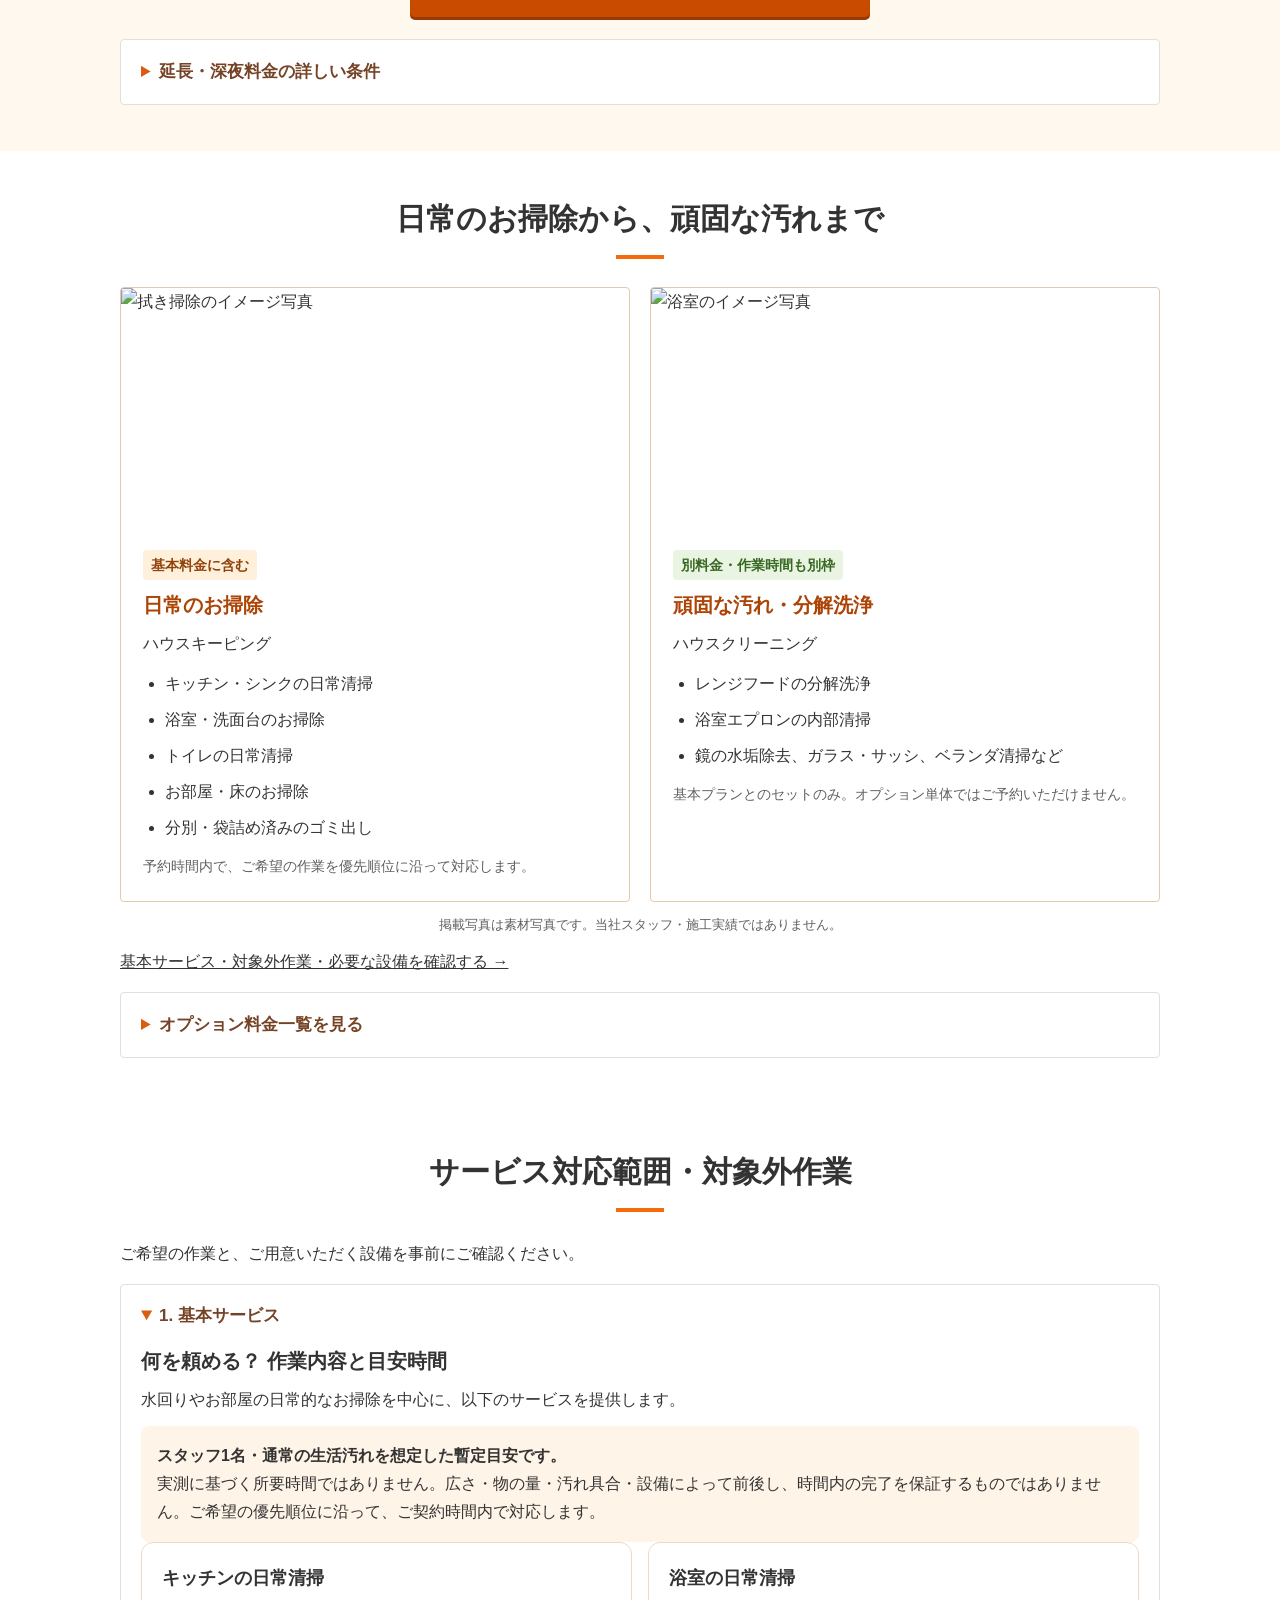
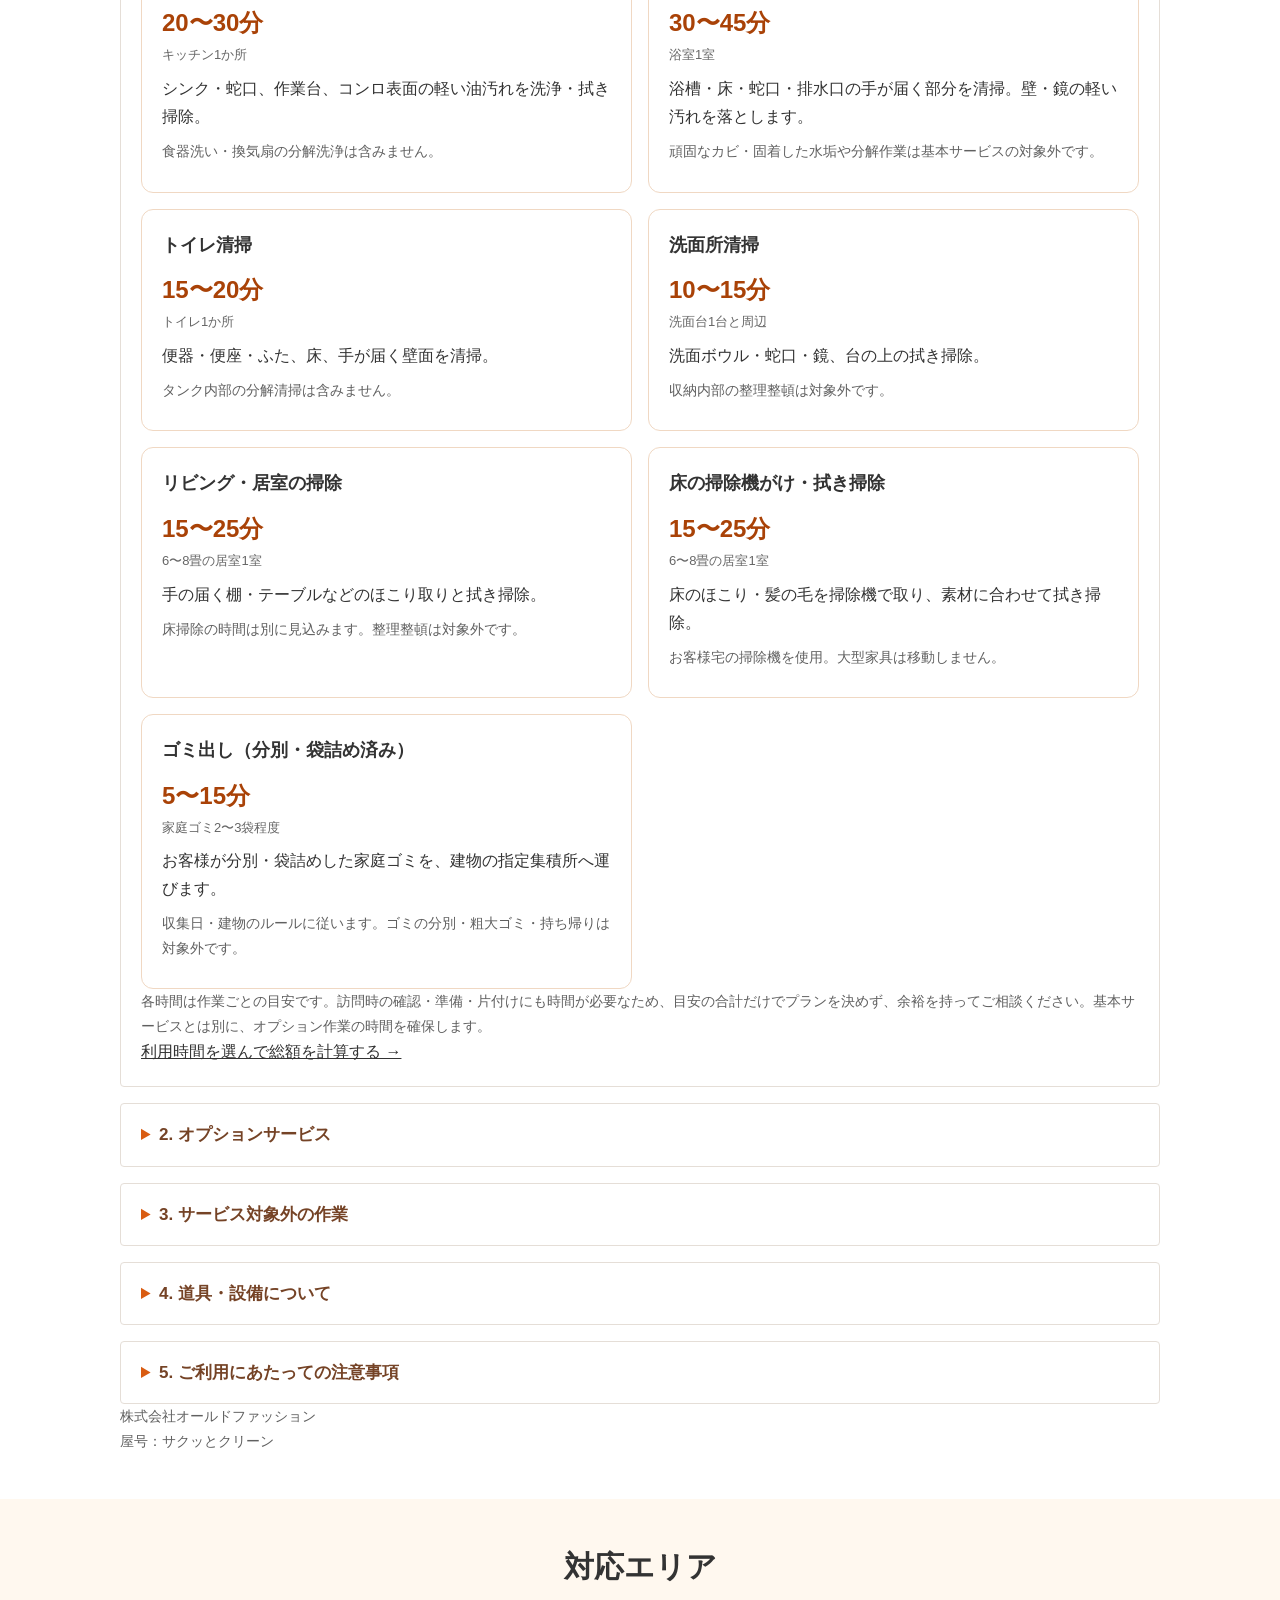
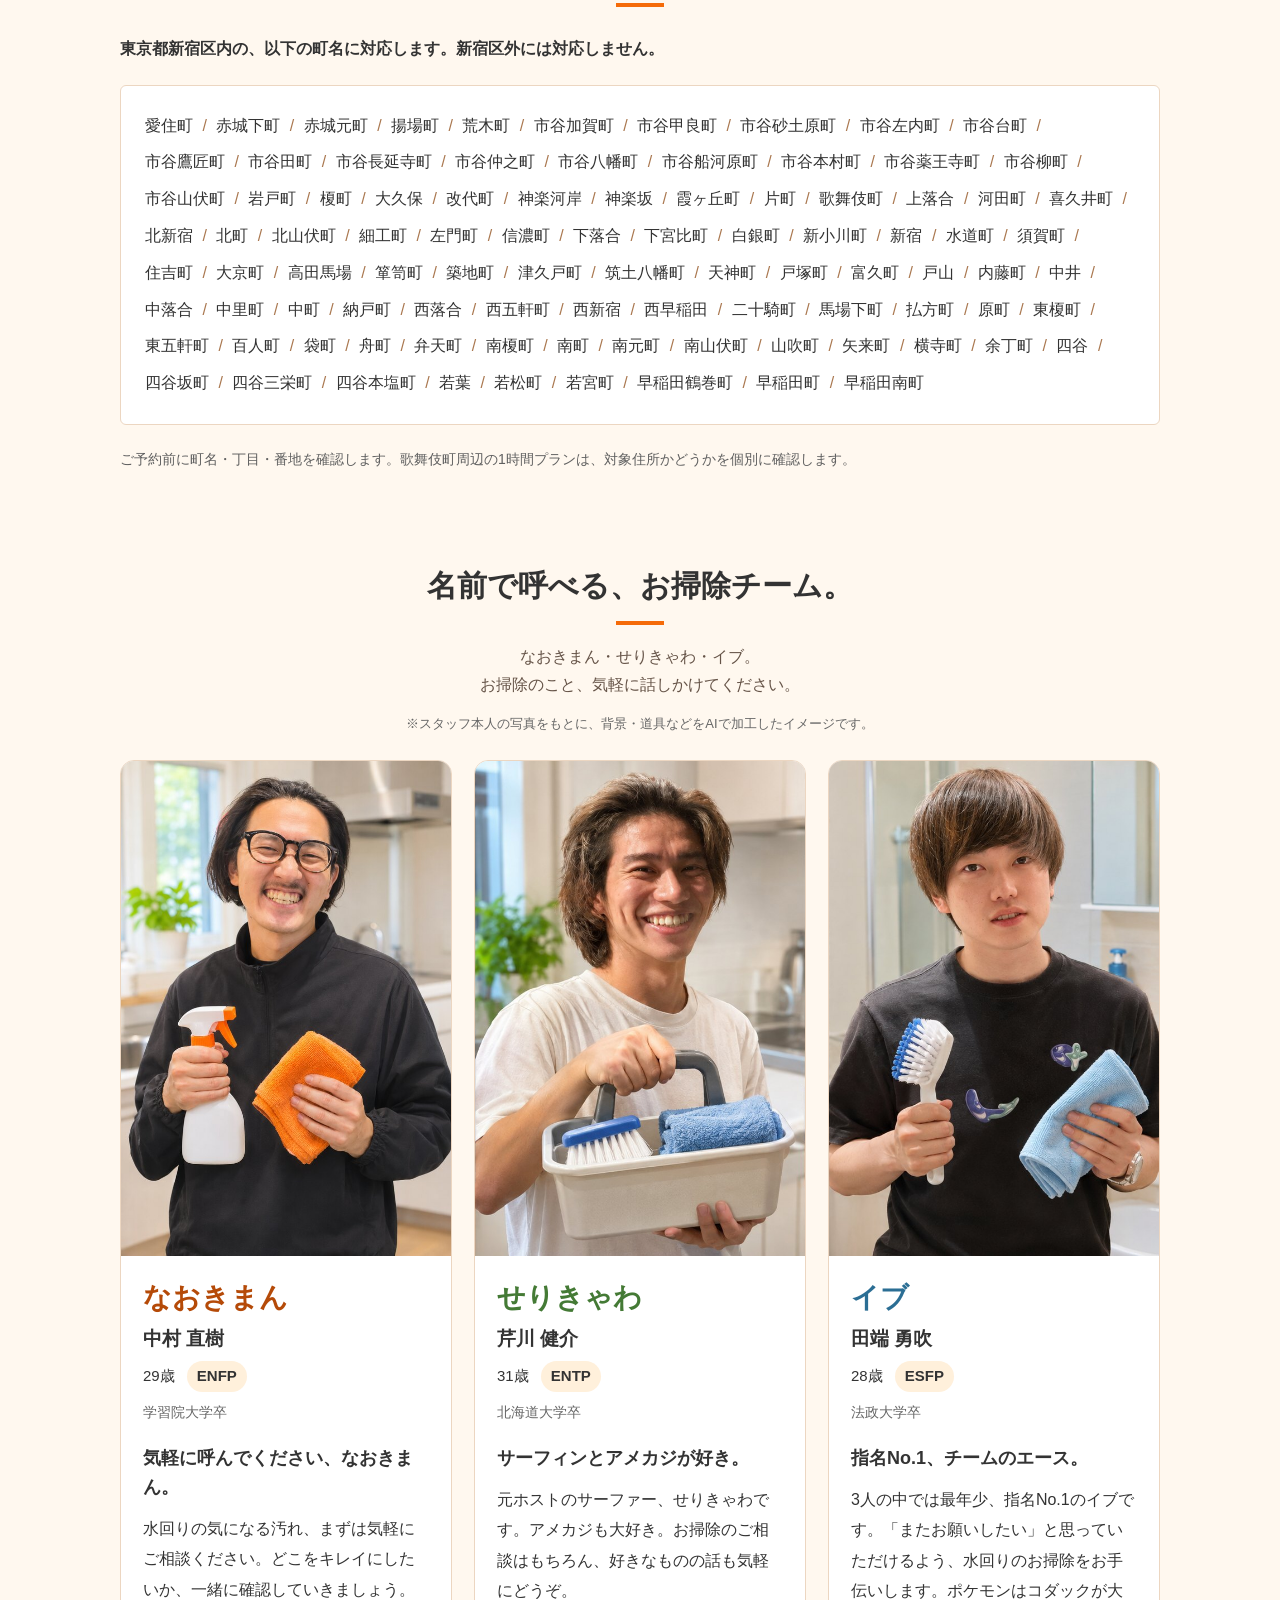
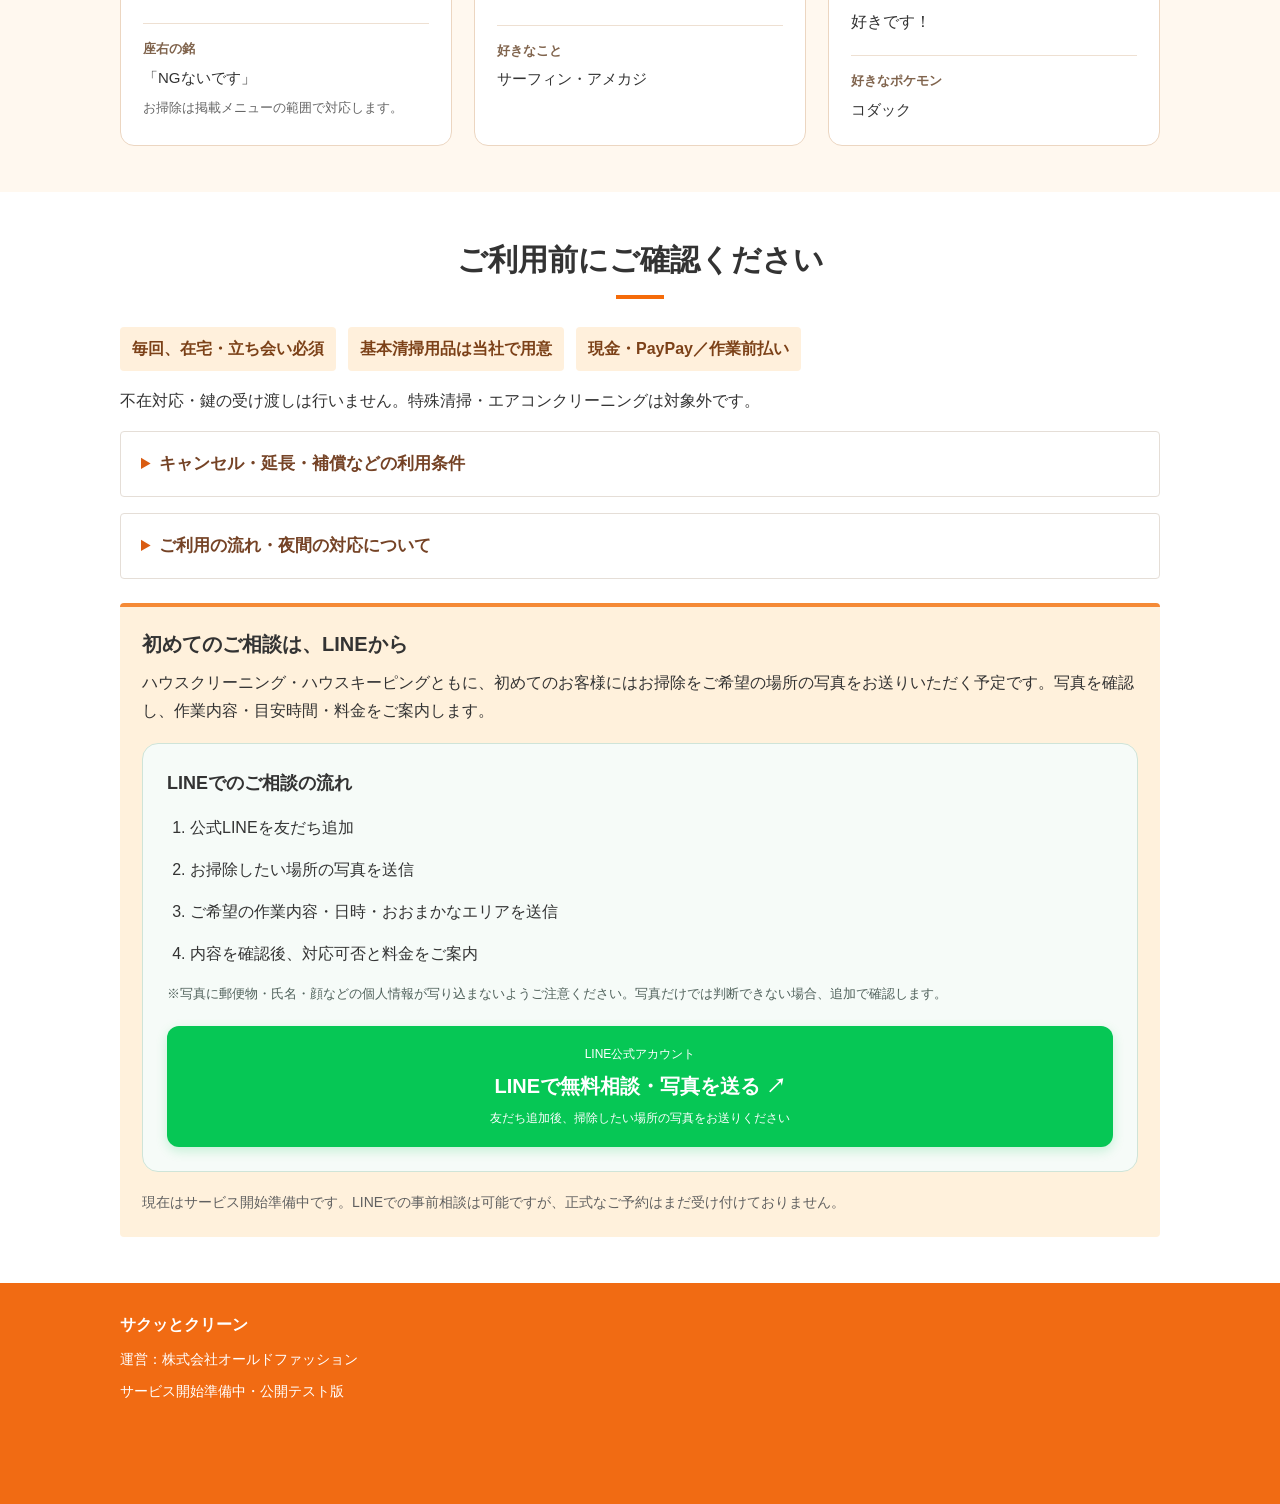
==== commit 28e951b3: "Connect official LINE and add first-time free cleaning option plus deduplicated new cleaning menus" ====
--- a/index.html
+++ b/index.html
@@ -10,21 +10,21 @@
 body{color:var(--ink)}.notice{background:#fff3e8;color:#704020}.header{border-bottom:3px solid var(--orange)}.head{flex-wrap:wrap;gap:14px;padding:18px 0 12px}.logo{color:#df5800;font-size:28px;letter-spacing:-.04em}.brand-caption{display:block;font-size:12px;letter-spacing:.08em;color:#78716a;font-weight:600;margin-top:2px}.header-cta{margin-left:auto;font-size:15px;min-height:42px;padding:8px 22px}.head nav{width:100%;justify-content:center;border-top:1px solid #eee3d9;padding-top:12px;gap:0}.head nav a{flex:1;text-align:center;border-right:1px solid #d3cbc5}.head nav a:last-child{border-right:0}.head nav a:hover{color:#c84b00}
 .hero{padding:0 0 24px;background:#fff}.hero>.wrap{width:100%;max-width:none}.hero-grid{position:relative;isolation:isolate;min-height:430px;display:flex;align-items:center;padding:44px max(24px,calc((100% - 1040px)/2));overflow:hidden;background:#faf1e8}.hero-grid>div{z-index:2;max-width:620px}.hero-grid>img{position:absolute;inset:0;width:100%;height:100%;border-radius:0;z-index:-2;object-position:70% 50%;margin:0}.hero-grid:after{content:"";position:absolute;inset:0;background:linear-gradient(90deg,rgba(255,255,255,.98) 0%,rgba(255,255,255,.94) 36%,rgba(255,255,255,.12) 80%);z-index:-1}.hero .eyebrow{color:#ab4200;font-size:16px}.hero h1{font-size:46px;color:#cf5000;line-height:1.5;letter-spacing:.01em}.hero h1 span{background:linear-gradient(transparent 74%,#ffe5b3 74%)}.hero .button{margin-top:22px}.hero p{font-weight:500}.quick{width:min(100% - 40px,1040px);margin:22px auto 0;gap:0;border:1px solid #edcfb4;border-radius:0;background:#fffaf5}.quick>div,.quick>div:first-child,.quick>div:last-child{border-radius:0;background:transparent;text-align:center;border-right:1px solid #edcfb4}.quick>div:last-child{border:0}.quick span{color:#a54209;font-weight:700}.quick strong{font-size:24px;color:#333}.hero>.wrap>.note{width:min(100% - 40px,1040px);margin:10px auto 0;font-size:13px}.button{background:var(--accent);border-radius:5px;box-shadow:0 3px 0 #963b06}.button:hover{background:#a43f00}.section{padding:46px 0;border:0}.soft{background:#fff8ef}.section>.wrap>h2{text-align:center;font-size:30px;margin-bottom:28px}.section>.wrap>h2:after{content:"";display:block;width:48px;height:4px;background:var(--orange);margin:14px auto 0}.plans{gap:22px}.plan,.plan:first-child{border:1px solid #ecc9ab;background:#fff;border-radius:4px;padding:0 22px 22px;overflow:hidden}.plan h3{margin:0 -22px 18px;text-align:center;padding:12px 10px;background:#f3a746;color:#333;font-size:21px}.plan:first-child h3{background:#f16b13;color:white}.plan:last-child h3{background:#659c49;color:white}.plan .price{color:#bd4905;font-size:36px;text-align:center}.plan>p{text-align:center}.rate-row{font-size:16px;padding:10px 0}.pricing-note{max-width:800px;margin:22px auto}.pricing-note>.button{display:flex;width:min(100%,460px);margin:22px auto 0}.service-card{border-radius:4px;border-color:#e4c9b2}.service-card img{height:240px}.tag{background:#fff0dc;color:#92430b}.service-card:last-child .tag{background:#eaf4e3;color:#376821}.service-copy h3{color:#ac4405}.area-grid p{background:#fff;border:1px solid #ecd6c1;border-radius:4px}.area-grid b{color:#b64a0b}.essential span{background:#fff0dc;color:#7c4118;border-radius:4px}.contact{background:#fff1dc;border-radius:4px;border-top:4px solid #f58a36}details{border-radius:4px}summary{color:#754326}summary::marker{color:#d95c12}footer{background:#f16b13;color:white}.sticky-cta{border-color:#edcbae}.photo-note{text-align:center}
 @media(max-width:700px){.head{display:flex;padding:12px 0 10px;gap:8px}.logo{font-size:23px}.brand-caption{font-size:10px}.header-cta{font-size:13px;padding:8px 12px;min-height:40px}.head nav{margin-top:6px;padding-top:10px}.head nav a{font-size:14px;padding:3px 0}.hero-grid{min-height:320px;padding:28px 20px;align-items:flex-start}.hero-grid>div{max-width:100%}.hero .eyebrow{font-size:13px;margin-bottom:10px}.hero h1{font-size:30px;line-height:1.55}.hero-grid>img{height:100%;width:100%;object-position:65% center}.hero-grid:after{background:linear-gradient(90deg,rgba(255,255,255,.97),rgba(255,255,255,.87) 55%,rgba(255,255,255,.38))}.hero p{font-size:15px;line-height:1.85}.hero .button{display:inline-flex;min-height:44px;font-size:14px;margin-top:18px}.quick{width:calc(100% - 32px);margin-top:16px;grid-template-columns:1fr}.quick>div,.quick>div:first-child,.quick>div:last-child{text-align:left;border:0;border-bottom:1px solid #edcfb4;padding:10px 14px}.quick>div:last-child{border-bottom:0}.quick strong{font-size:21px}.quick small{font-size:13px}.hero>.wrap>.note{width:calc(100% - 32px)}.section{padding:30px 0}.section>.wrap>h2{font-size:25px;margin-bottom:22px}.plans{gap:16px}.plan,.plan:first-child{padding:0 18px 18px}.plan h3{margin:0 -18px 12px;padding:10px;font-size:20px}.plan .price{font-size:34px}.service-card img{height:175px}.service-copy{padding:18px}.sticky-cta .button{box-shadow:none}.hero{padding-bottom:20px}}
-.staff-profile{display:grid;grid-template-columns:220px 1fr;gap:32px;align-items:center;max-width:700px;margin:auto;background:white;border:1px solid #ecd6c1;padding:24px}.staff-profile img{width:220px;height:auto;border-radius:4px}.staff-profile h3{font-size:26px;color:#ad4608}.staff-profile dl{display:grid;grid-template-columns:80px 1fr;gap:12px;margin:18px 0 0}.staff-profile dt{color:#666}.staff-profile dd{margin:0;font-weight:700}@media(max-width:700px){.staff-profile{grid-template-columns:1fr;padding:20px;gap:20px}.staff-profile img{width:180px;margin:auto}.staff-profile h3{text-align:center}.hero h1{font-size:28px}}.staff-intro{text-align:center;margin:-10px 0 24px;color:#655347}.staff-profile{max-width:860px;grid-template-columns:240px 1fr;border:0;border-radius:16px;padding:30px;box-shadow:0 4px 18px #6c380b0a}.staff-profile img{width:240px;border-radius:12px}.staff-hello{color:#a6440a;font-size:15px;font-weight:700;margin-bottom:8px}.staff-mbti{display:inline-block;vertical-align:middle;background:#fff0d5;border-radius:20px;font-size:14px;color:#84511b;padding:4px 12px;margin-left:6px}.staff-message{font-size:23px;line-height:1.65;font-weight:700;margin:18px 0 12px!important;color:#a74508}.staff-description{font-size:16px;line-height:1.9}.staff-profile dl{font-size:14px;border-top:1px solid #eedfce;padding-top:16px;gap:5px 12px}@media(max-width:700px){#staff h2{font-size:24px}.staff-intro{font-size:15px}.staff-profile{grid-template-columns:1fr;padding:22px;gap:20px}.staff-profile img{width:190px}.staff-hello{text-align:center}.staff-message{font-size:21px}.staff-profile h3{font-size:25px}}.town-list{margin:22px 0;padding:22px 24px;background:#fff;border:1px solid #ecd6c1;border-radius:6px;line-height:2.3;font-size:16px}.town-item{display:inline-block;white-space:nowrap}.town-separator{color:#aa7850;margin:0 5px}@media(max-width:700px){.town-list{padding:16px;line-height:2.2}.town-separator{margin:0 3px}}.team-grid{display:grid;grid-template-columns:repeat(3,minmax(0,1fr));gap:22px}.team-card{overflow:hidden;border:1px solid #ecd6c1;border-radius:14px;background:white}.team-photo{height:300px;background:#000;overflow:hidden}.team-photo img{width:100%;height:100%;object-fit:contain;object-position:center top}.team-copy{padding:22px}.team-nickname{font-size:28px;font-weight:800;color:#b54a08;line-height:1.4;margin-bottom:8px}.team-card:nth-child(2) .team-nickname{color:#447a35}.team-card:nth-child(3) .team-nickname{color:#2b6e94}.team-copy h3{font-size:19px;margin-bottom:8px}.team-meta{font-size:15px;margin:0!important}.team-meta span{display:inline-block;padding:2px 10px;background:#fff0db;border-radius:20px;margin-left:8px;font-weight:700}.team-school{font-size:14px;color:#666;margin-top:8px!important}.team-copy h4{font-size:18px;line-height:1.6;margin:20px 0 12px}.team-description{font-size:16px;line-height:1.9}.team-extra{font-size:15px;border-top:1px solid #eee0d2;padding-top:14px;margin-top:18px!important}.team-extra b{display:block;font-size:13px;color:#80644d;margin-bottom:4px}.team-note{font-size:13px;color:#666;margin-top:6px!important}@media(max-width:700px){.team-grid{grid-template-columns:1fr;gap:24px}.team-card{max-width:440px;width:100%;margin:auto}.team-photo{height:300px}.team-copy{padding:22px}.team-nickname{font-size:30px}}.team-tools{height:auto;aspect-ratio:2/3;background:#f7f0e8;position:relative}.team-tools img{position:absolute;inset:0 auto auto 0;width:300%;max-width:none;height:100%;object-fit:fill}.team-tools .portrait-1{transform:translateX(-33.333333%)}.team-tools .portrait-2{transform:translateX(-66.666667%)}.staff-image-note{text-align:center;font-size:13px;color:#666;margin:-10px 0 24px}@media(max-width:700px){.team-tools{height:auto;aspect-ratio:2/3}}.scope-grid{display:grid;grid-template-columns:repeat(2,minmax(0,1fr));gap:8px 28px}#service-scope{scroll-margin-top:100px}#service-scope summary{line-height:1.6}#service-scope li{margin-bottom:8px}@media(max-width:600px){.scope-grid{grid-template-columns:1fr}} .team-tools img.portrait-single{width:100%;height:100%;object-fit:cover;transform:none}.task-time-grid{display:grid;grid-template-columns:repeat(2,minmax(0,1fr));gap:16px}.task-time-card{border:1px solid #f0d8c3;background:#fff;padding:20px;border-radius:12px}.task-time-card h4{font-size:18px;margin:0 0 8px}.task-time-card p{margin:8px 0}.task-minutes{color:#a94207;font-size:24px;font-weight:700}.task-minutes small{display:block;font-size:13px;color:#666;font-weight:400}.time-guidance{padding:16px;background:#fff4e8;border-radius:8px}#keeping-times{scroll-margin-top:100px}@media(max-width:600px){.task-time-grid{grid-template-columns:1fr}.task-time-card{padding:16px}}.line-guide{background:#f6fbf8;border:1px solid #cfe4d8;border-radius:16px;padding:24px;margin:18px 0}.line-guide>strong{font-size:18px}.line-guide ol{padding-left:23px;margin:12px 0}.line-guide li{padding:3px 0}.line-privacy{font-size:13px;color:#51625c}.line-placeholder{margin-top:20px;border:2px dashed #9ed0ad;border-radius:12px;background:#fff;padding:19px;text-align:center;display:flex;flex-direction:column;gap:5px}.line-placeholder span{font-size:13px;color:#257d46}.line-placeholder strong{font-size:19px;color:#21844c}.line-placeholder small{color:#65746e} </style></head><body>
+.staff-profile{display:grid;grid-template-columns:220px 1fr;gap:32px;align-items:center;max-width:700px;margin:auto;background:white;border:1px solid #ecd6c1;padding:24px}.staff-profile img{width:220px;height:auto;border-radius:4px}.staff-profile h3{font-size:26px;color:#ad4608}.staff-profile dl{display:grid;grid-template-columns:80px 1fr;gap:12px;margin:18px 0 0}.staff-profile dt{color:#666}.staff-profile dd{margin:0;font-weight:700}@media(max-width:700px){.staff-profile{grid-template-columns:1fr;padding:20px;gap:20px}.staff-profile img{width:180px;margin:auto}.staff-profile h3{text-align:center}.hero h1{font-size:28px}}.staff-intro{text-align:center;margin:-10px 0 24px;color:#655347}.staff-profile{max-width:860px;grid-template-columns:240px 1fr;border:0;border-radius:16px;padding:30px;box-shadow:0 4px 18px #6c380b0a}.staff-profile img{width:240px;border-radius:12px}.staff-hello{color:#a6440a;font-size:15px;font-weight:700;margin-bottom:8px}.staff-mbti{display:inline-block;vertical-align:middle;background:#fff0d5;border-radius:20px;font-size:14px;color:#84511b;padding:4px 12px;margin-left:6px}.staff-message{font-size:23px;line-height:1.65;font-weight:700;margin:18px 0 12px!important;color:#a74508}.staff-description{font-size:16px;line-height:1.9}.staff-profile dl{font-size:14px;border-top:1px solid #eedfce;padding-top:16px;gap:5px 12px}@media(max-width:700px){#staff h2{font-size:24px}.staff-intro{font-size:15px}.staff-profile{grid-template-columns:1fr;padding:22px;gap:20px}.staff-profile img{width:190px}.staff-hello{text-align:center}.staff-message{font-size:21px}.staff-profile h3{font-size:25px}}.town-list{margin:22px 0;padding:22px 24px;background:#fff;border:1px solid #ecd6c1;border-radius:6px;line-height:2.3;font-size:16px}.town-item{display:inline-block;white-space:nowrap}.town-separator{color:#aa7850;margin:0 5px}@media(max-width:700px){.town-list{padding:16px;line-height:2.2}.town-separator{margin:0 3px}}.team-grid{display:grid;grid-template-columns:repeat(3,minmax(0,1fr));gap:22px}.team-card{overflow:hidden;border:1px solid #ecd6c1;border-radius:14px;background:white}.team-photo{height:300px;background:#000;overflow:hidden}.team-photo img{width:100%;height:100%;object-fit:contain;object-position:center top}.team-copy{padding:22px}.team-nickname{font-size:28px;font-weight:800;color:#b54a08;line-height:1.4;margin-bottom:8px}.team-card:nth-child(2) .team-nickname{color:#447a35}.team-card:nth-child(3) .team-nickname{color:#2b6e94}.team-copy h3{font-size:19px;margin-bottom:8px}.team-meta{font-size:15px;margin:0!important}.team-meta span{display:inline-block;padding:2px 10px;background:#fff0db;border-radius:20px;margin-left:8px;font-weight:700}.team-school{font-size:14px;color:#666;margin-top:8px!important}.team-copy h4{font-size:18px;line-height:1.6;margin:20px 0 12px}.team-description{font-size:16px;line-height:1.9}.team-extra{font-size:15px;border-top:1px solid #eee0d2;padding-top:14px;margin-top:18px!important}.team-extra b{display:block;font-size:13px;color:#80644d;margin-bottom:4px}.team-note{font-size:13px;color:#666;margin-top:6px!important}@media(max-width:700px){.team-grid{grid-template-columns:1fr;gap:24px}.team-card{max-width:440px;width:100%;margin:auto}.team-photo{height:300px}.team-copy{padding:22px}.team-nickname{font-size:30px}}.team-tools{height:auto;aspect-ratio:2/3;background:#f7f0e8;position:relative}.team-tools img{position:absolute;inset:0 auto auto 0;width:300%;max-width:none;height:100%;object-fit:fill}.team-tools .portrait-1{transform:translateX(-33.333333%)}.team-tools .portrait-2{transform:translateX(-66.666667%)}.staff-image-note{text-align:center;font-size:13px;color:#666;margin:-10px 0 24px}@media(max-width:700px){.team-tools{height:auto;aspect-ratio:2/3}}.scope-grid{display:grid;grid-template-columns:repeat(2,minmax(0,1fr));gap:8px 28px}#service-scope{scroll-margin-top:100px}#service-scope summary{line-height:1.6}#service-scope li{margin-bottom:8px}@media(max-width:600px){.scope-grid{grid-template-columns:1fr}} .team-tools img.portrait-single{width:100%;height:100%;object-fit:cover;transform:none}.task-time-grid{display:grid;grid-template-columns:repeat(2,minmax(0,1fr));gap:16px}.task-time-card{border:1px solid #f0d8c3;background:#fff;padding:20px;border-radius:12px}.task-time-card h4{font-size:18px;margin:0 0 8px}.task-time-card p{margin:8px 0}.task-minutes{color:#a94207;font-size:24px;font-weight:700}.task-minutes small{display:block;font-size:13px;color:#666;font-weight:400}.time-guidance{padding:16px;background:#fff4e8;border-radius:8px}#keeping-times{scroll-margin-top:100px}@media(max-width:600px){.task-time-grid{grid-template-columns:1fr}.task-time-card{padding:16px}}.line-guide{background:#f6fbf8;border:1px solid #cfe4d8;border-radius:16px;padding:24px;margin:18px 0}.line-guide>strong{font-size:18px}.line-guide ol{padding-left:23px;margin:12px 0}.line-guide li{padding:3px 0}.line-privacy{font-size:13px;color:#51625c}.line-placeholder{margin-top:20px;border:2px dashed #9ed0ad;border-radius:12px;background:#fff;padding:19px;text-align:center;display:flex;flex-direction:column;gap:5px}.line-placeholder span{font-size:13px;color:#257d46}.line-placeholder strong{font-size:19px;color:#21844c}.line-placeholder small{color:#65746e} .trial-bonus{margin:12px 0;padding:13px;border-radius:10px;background:#eaf8ef;color:#126d39;line-height:1.55}.trial-bonus small{font-size:12px;color:#365b47}.line-live{margin-top:20px;border-radius:12px;background:#06c755;color:#fff!important;padding:18px;text-align:center;display:flex;flex-direction:column;gap:4px;text-decoration:none;box-shadow:0 4px 12px #06c75533}.line-live strong{font-size:20px}.line-live span{font-size:12px}.line-live small{font-size:12px}.line-live:hover{background:#04ad48} </style></head><body>
 <div class="notice">サービス開始準備中です。現在、ご予約は受け付けておりません。</div>
 <header class="header"><div class="wrap head"><a class="logo" href="#home">サクッとクリーン<span class="brand-caption">新宿のお掃除・家事代行</span></a><a class="button header-cta" href="estimate.html">料金を確認</a><nav aria-label="メインメニュー"><a href="#service">料金</a><a href="#service-menu">できること</a><a href="#area">対応エリア</a><a href="#terms">利用条件</a></nav></div></header>
 <main><div id="home" class="hero"><div class="wrap"><div class="hero-grid"><div><div class="eyebrow">新宿・歌舞伎町のお掃除・家事代行</div><h1>出勤前も、帰宅後も。<br><span>水回りを、サクッとキレイに。</span></h1><p>キッチン・お風呂・トイレなど、水回りのお掃除をお手伝い。<br>夜のお仕事で忙しい方も、一般の方も。</p><a class="button" href="estimate.html">総額を計算する</a></div><img src="https://images.unsplash.com/photo-1556911220-bff31c812dba?auto=format&amp;fit=crop&amp;w=1000&amp;q=80" alt="明るいキッチンのイメージ写真" width="1000" height="600" fetchpriority="high"></div>
-<div class="quick"><div><span>初回</span><strong>2時間 5,000円</strong><small>税込・交通費込み・深夜料金なし</small></div><div id="hours"><span>営業時間</span><strong>15:00〜翌3:00</strong><small>時間外も応相談・当日予約可※</small></div><div><span>エリア</span><strong>新宿区内限定</strong><small>歌舞伎町を中心とした指定範囲</small></div></div><p class="note">※サービス開始後の予定です。当日対応は空き状況によります。</p></div></div>
+<div class="quick"><div><span>初回</span><strong>2時間 5,000円</strong><small>税込・交通費込み・深夜料金なし・対象オプション1つ無料</small></div><div id="hours"><span>営業時間</span><strong>15:00〜翌3:00</strong><small>時間外も応相談・当日予約可※</small></div><div><span>エリア</span><strong>新宿区内限定</strong><small>歌舞伎町を中心とした指定範囲</small></div></div><p class="note">※サービス開始後の予定です。当日対応は空き状況によります。</p></div></div>
 <section class="section soft" id="service"><div class="wrap"><h2>料金プラン</h2><div class="plans">
-<article class="plan"><h3>初回お試し</h3><div class="price">5,000円 <small>/ 2時間</small></div><p>交通費込み・深夜料金なし</p><p class="note">お一人様1回限り</p></article>
+<article class="plan"><h3>初回お試し</h3><div class="price">5,000円 <small>/ 2時間</small></div><p>交通費込み・深夜料金なし</p><p class="trial-bonus"><strong>初回特典：ハウスクリーニングのオプション1つ無料！</strong><br><small>2時間の作業時間内で対応可能な1項目。事前に写真で作業範囲を確認します。</small></p><p class="note">お一人様1回限り</p></article>
 <article class="plan"><h3>単発</h3><div class="price">4,800円 <small>/ 1時間</small></div><p>交通費：1回1,100円</p><p class="note">2時間なら交通費込み10,700円</p></article>
 <article class="plan"><h3>定期</h3><div class="rate-row"><span>月2回</span><b>4,620円 / 時間</b></div><div class="rate-row"><span>週1回以上</span><b>4,290円 / 時間</b></div><p>交通費無料</p></article></div>
 <div class="pricing-note"><p><strong>すべて税込・1回あたりの料金です。</strong></p><p>歌舞伎町周辺は1時間から、その他の対象エリアは2時間から。1時間対象かどうかは住所で確認します。</p><p>22:00以降の深夜に開始する場合は<strong>1回＋1,000円</strong>。初回お試しは無料です。</p><a class="button" href="estimate.html">オプション込みの総額を計算</a></div>
 <details><summary>延長・深夜料金の詳しい条件</summary><div class="detail-body"><p>延長は30分単位で、各プランの時間単価の半額。初回お試しの延長は30分2,400円です。追加・延長は事前に了承をいただいた場合のみ対応します。</p><p>22時前に開始して22時をまたいでも深夜料金はかかりません。営業時間外の開始は個別にご相談ください。</p></div></details></div></section>
 <section class="section" id="service-menu"><div class="wrap"><h2>日常のお掃除から、頑固な汚れまで</h2><div class="services">
 <article class="service-card" id="tasks"><img loading="lazy" src="https://images.unsplash.com/photo-1581578731548-c64695cc6952?auto=format&amp;fit=crop&amp;w=800&amp;q=80" alt="拭き掃除のイメージ写真" width="800" height="500"><div class="service-copy"><span class="tag">基本料金に含む</span><h3>日常のお掃除</h3><p>ハウスキーピング</p><ul><li>キッチン・シンクの日常清掃</li><li>浴室・洗面台のお掃除</li><li>トイレの日常清掃</li><li>お部屋・床のお掃除</li><li>分別・袋詰め済みのゴミ出し</li></ul><p class="note">予約時間内で、ご希望の作業を優先順位に沿って対応します。</p></div></article>
-<article class="service-card"><img loading="lazy" src="https://images.unsplash.com/photo-1584622650111-993a426fbf0a?auto=format&amp;fit=crop&amp;w=800&amp;q=80" alt="浴室のイメージ写真" width="800" height="500"><div class="service-copy"><span class="tag">別料金・作業時間も別枠</span><h3>頑固な汚れ・分解洗浄</h3><p>ハウスクリーニング</p><ul><li>レンジフードの分解洗浄</li><li>浴室エプロンの内部清掃</li><li>鏡の水垢除去など</li></ul><p class="note">基本プランとのセットのみ。オプション単体ではご予約いただけません。</p></div></article></div><p class="photo-note">掲載写真は素材写真です。当社スタッフ・施工実績ではありません。</p>
-<p><a href="#service-scope">基本サービス・対象外作業・必要な設備を確認する →</a></p><details id="options"><summary>オプション料金一覧を見る</summary><div class="detail-body"><table><thead><tr><th scope="col">メニュー</th><th scope="col">税込料金</th></tr></thead><tbody><tr><td>レンジフード分解洗浄</td><td>8,800円</td></tr><tr><td>食洗機清掃</td><td>2,200円</td></tr><tr><td>浴室乾燥機清掃</td><td>8,800円</td></tr><tr><td>浴室エプロン内部清掃</td><td>3,300円</td></tr><tr><td>浴室鏡の水垢除去</td><td>2,200円</td></tr><tr><td>換気口清掃</td><td>2,200円</td></tr><tr><td>浴室防カビコート</td><td>3,300円</td></tr></tbody></table><p class="note">各1回あたり。作業時間はキーピングとは別に確保し、内容を確認してご案内します。</p></div></details></div></section>
+<article class="service-card"><img loading="lazy" src="https://images.unsplash.com/photo-1584622650111-993a426fbf0a?auto=format&amp;fit=crop&amp;w=800&amp;q=80" alt="浴室のイメージ写真" width="800" height="500"><div class="service-copy"><span class="tag">別料金・作業時間も別枠</span><h3>頑固な汚れ・分解洗浄</h3><p>ハウスクリーニング</p><ul><li>レンジフードの分解洗浄</li><li>浴室エプロンの内部清掃</li><li>鏡の水垢除去、ガラス・サッシ、ベランダ清掃など</li></ul><p class="note">基本プランとのセットのみ。オプション単体ではご予約いただけません。</p></div></article></div><p class="photo-note">掲載写真は素材写真です。当社スタッフ・施工実績ではありません。</p>
+<p><a href="#service-scope">基本サービス・対象外作業・必要な設備を確認する →</a></p><details id="options"><summary>オプション料金一覧を見る</summary><div class="detail-body"><table><thead><tr><th scope="col">メニュー</th><th scope="col">税込料金</th></tr></thead><tbody><tr><td>レンジフード分解洗浄</td><td>8,800円</td></tr><tr><td>食洗機清掃</td><td>2,200円</td></tr><tr><td>浴室乾燥機清掃</td><td>8,800円</td></tr><tr><td>浴室エプロン内部清掃</td><td>3,300円</td></tr><tr><td>浴室鏡の水垢除去</td><td>2,200円</td></tr><tr><td>換気口清掃</td><td>2,200円</td></tr><tr><td>浴室防カビコート</td><td>3,300円</td></tr><tr><td>ガラス・サッシ清掃</td><td>料金確認中・要相談</td></tr><tr><td>ベランダ清掃</td><td>料金確認中・要相談</td></tr><tr><td>キッチン重点清掃（コンロ・グリル・ディスポーザー・シンク磨き）</td><td>料金確認中・要相談</td></tr></tbody></table><p class="note">各1回あたり。新規のお客様は初回2時間の作業時間内で対応可能なオプション1項目を無料でご利用いただけます。ご希望箇所の写真をLINEでお送りください。作業範囲・所要時間は事前確認となります。追加メニューの料金は準備中です。通常の有料オプションは作業時間を別途確保します。</p></div></details></div></section>
 <section class="section" id="service-scope"><div class="wrap"><h2>サービス対応範囲・対象外作業</h2><p>ご希望の作業と、ご用意いただく設備を事前にご確認ください。</p>
 <details open><summary>1. 基本サービス</summary><div class="detail-body"><div id="keeping-times"><h3>何を頼める？ 作業内容と目安時間</h3><p>水回りやお部屋の日常的なお掃除を中心に、以下のサービスを提供します。</p><p class="time-guidance"><strong>スタッフ1名・通常の生活汚れを想定した暫定目安です。</strong><br>実測に基づく所要時間ではありません。広さ・物の量・汚れ具合・設備によって前後し、時間内の完了を保証するものではありません。ご希望の優先順位に沿って、ご契約時間内で対応します。</p><div class="task-time-grid"><article class="task-time-card"><h4>キッチンの日常清掃</h4><p class="task-minutes">20〜30分<small>キッチン1か所</small></p><p>シンク・蛇口、作業台、コンロ表面の軽い油汚れを洗浄・拭き掃除。</p><p class="note">食器洗い・換気扇の分解洗浄は含みません。</p></article><article class="task-time-card"><h4>浴室の日常清掃</h4><p class="task-minutes">30〜45分<small>浴室1室</small></p><p>浴槽・床・蛇口・排水口の手が届く部分を清掃。壁・鏡の軽い汚れを落とします。</p><p class="note">頑固なカビ・固着した水垢や分解作業は基本サービスの対象外です。</p></article><article class="task-time-card"><h4>トイレ清掃</h4><p class="task-minutes">15〜20分<small>トイレ1か所</small></p><p>便器・便座・ふた、床、手が届く壁面を清掃。</p><p class="note">タンク内部の分解清掃は含みません。</p></article><article class="task-time-card"><h4>洗面所清掃</h4><p class="task-minutes">10〜15分<small>洗面台1台と周辺</small></p><p>洗面ボウル・蛇口・鏡、台の上の拭き掃除。</p><p class="note">収納内部の整理整頓は対象外です。</p></article><article class="task-time-card"><h4>リビング・居室の掃除</h4><p class="task-minutes">15〜25分<small>6〜8畳の居室1室</small></p><p>手の届く棚・テーブルなどのほこり取りと拭き掃除。</p><p class="note">床掃除の時間は別に見込みます。整理整頓は対象外です。</p></article><article class="task-time-card"><h4>床の掃除機がけ・拭き掃除</h4><p class="task-minutes">15〜25分<small>6〜8畳の居室1室</small></p><p>床のほこり・髪の毛を掃除機で取り、素材に合わせて拭き掃除。</p><p class="note">お客様宅の掃除機を使用。大型家具は移動しません。</p></article><article class="task-time-card"><h4>ゴミ出し（分別・袋詰め済み）</h4><p class="task-minutes">5〜15分<small>家庭ゴミ2〜3袋程度</small></p><p>お客様が分別・袋詰めした家庭ゴミを、建物の指定集積所へ運びます。</p><p class="note">収集日・建物のルールに従います。ゴミの分別・粗大ゴミ・持ち帰りは対象外です。</p></article></div><p class="note">各時間は作業ごとの目安です。訪問時の確認・準備・片付けにも時間が必要なため、目安の合計だけでプランを決めず、余裕を持ってご相談ください。基本サービスとは別に、オプション作業の時間を確保します。</p><a href="estimate.html">利用時間を選んで総額を計算する →</a></div></div></details>
 <details><summary>2. オプションサービス</summary><div class="detail-body"><p>当社料金表に掲載しているオプションサービスは、追加料金にて対応いたします。</p><p>オプションの内容および料金は、当社料金表に準じます。</p><p>オプションは基本サービスとのセットのみ。作業時間はご予約のキーピング時間とは別枠です。</p><a href="#options">オプション料金一覧を見る</a></div></details>
@@ -36,5 +36,5 @@
 <section class="section soft" id="staff"><div class="wrap"><h2>名前で呼べる、お掃除チーム。</h2><p class="staff-intro">なおきまん・せりきゃわ・イブ。<br>お掃除のこと、気軽に話しかけてください。</p><p class="staff-image-note">※スタッフ本人の写真をもとに、背景・道具などをAIで加工したイメージです。</p><div class="team-grid"><article class="team-card"><div class="team-photo team-tools"><img class="portrait-single" src="[data-uri]" alt="中村直樹（なおきまん）：笑顔で掃除道具を持つAI加工イメージ" loading="lazy"></div><div class="team-copy"><p class="team-nickname">なおきまん</p><h3>中村 直樹</h3><p class="team-meta">29歳 <span>ENFP</span></p><p class="team-school">学習院大学卒</p><h4>気軽に呼んでください、なおきまん。</h4><p class="team-description">水回りの気になる汚れ、まずは気軽にご相談ください。どこをキレイにしたいか、一緒に確認していきましょう。</p><p class="team-extra"><b>座右の銘</b>「NGないです」</p><p class="team-note">お掃除は掲載メニューの範囲で対応します。</p></div></article><article class="team-card"><div class="team-photo team-tools"><img class="portrait-part portrait-1" src="[data-uri]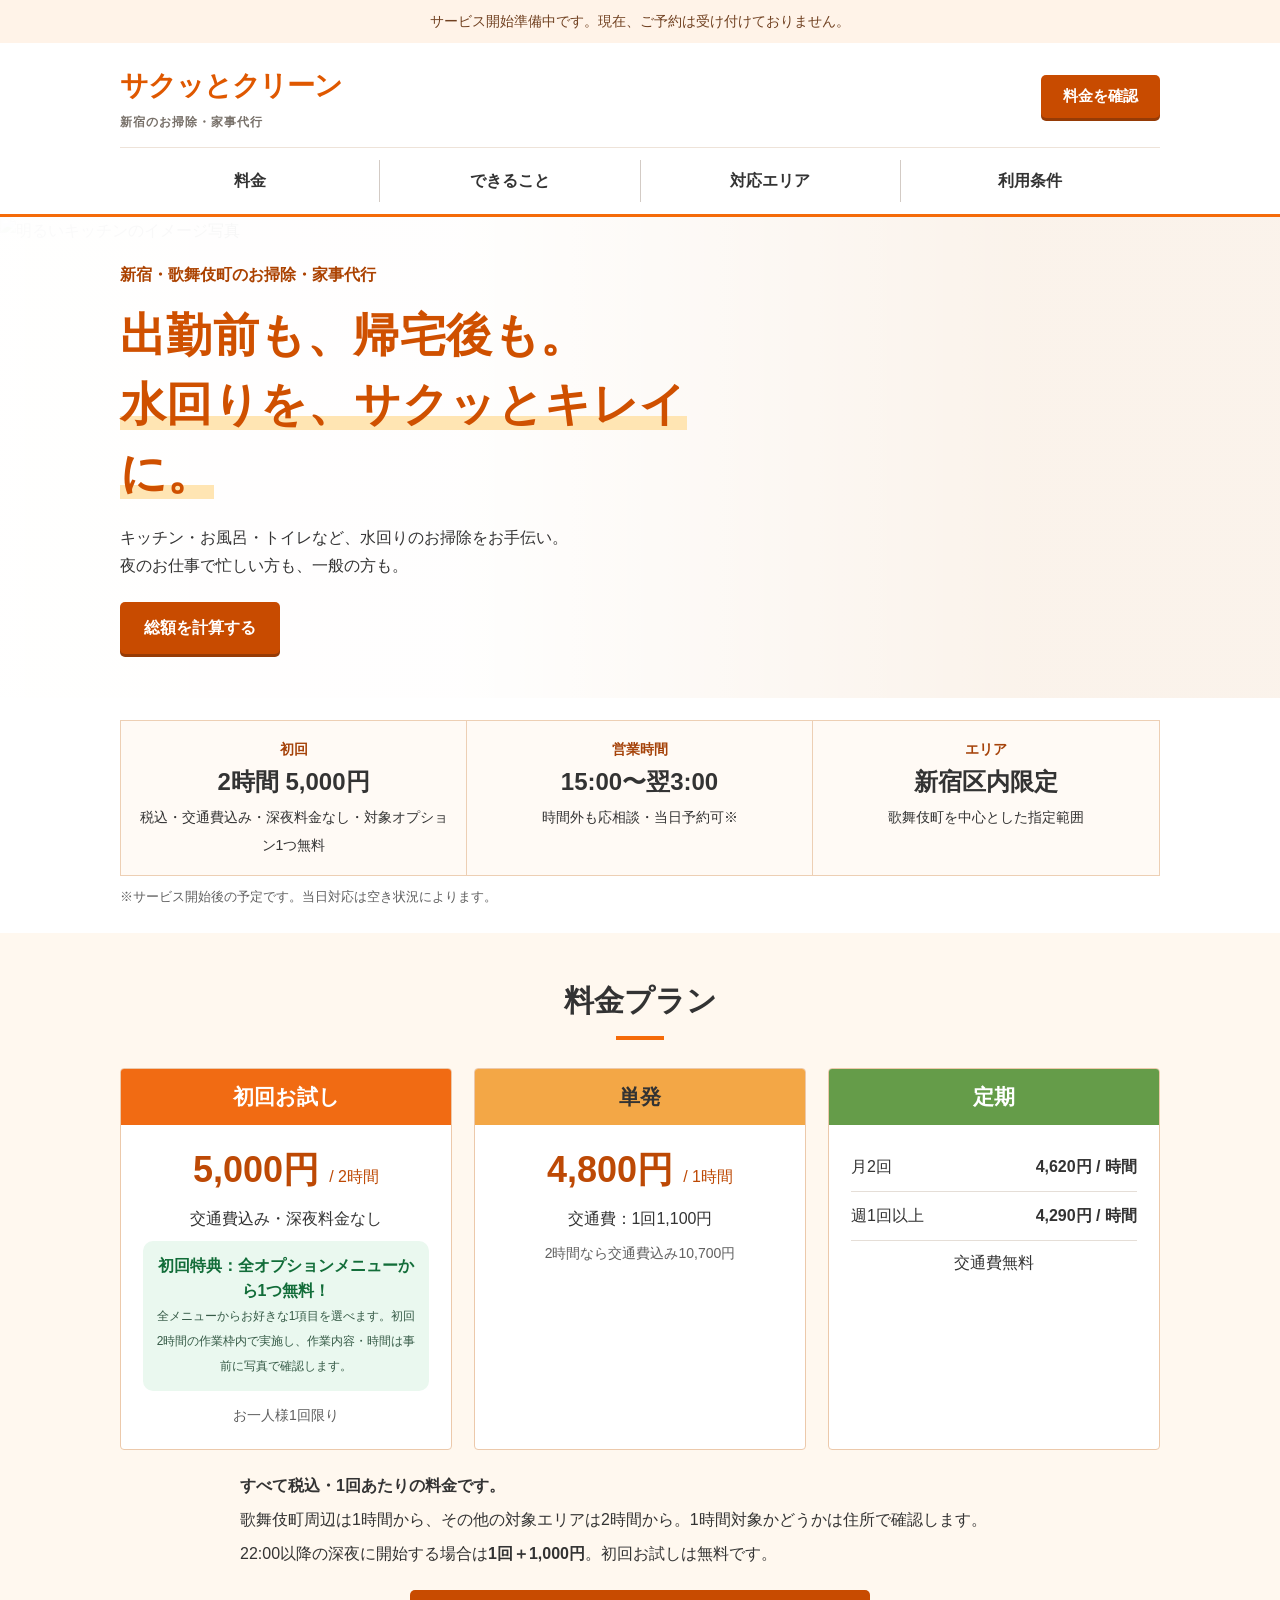
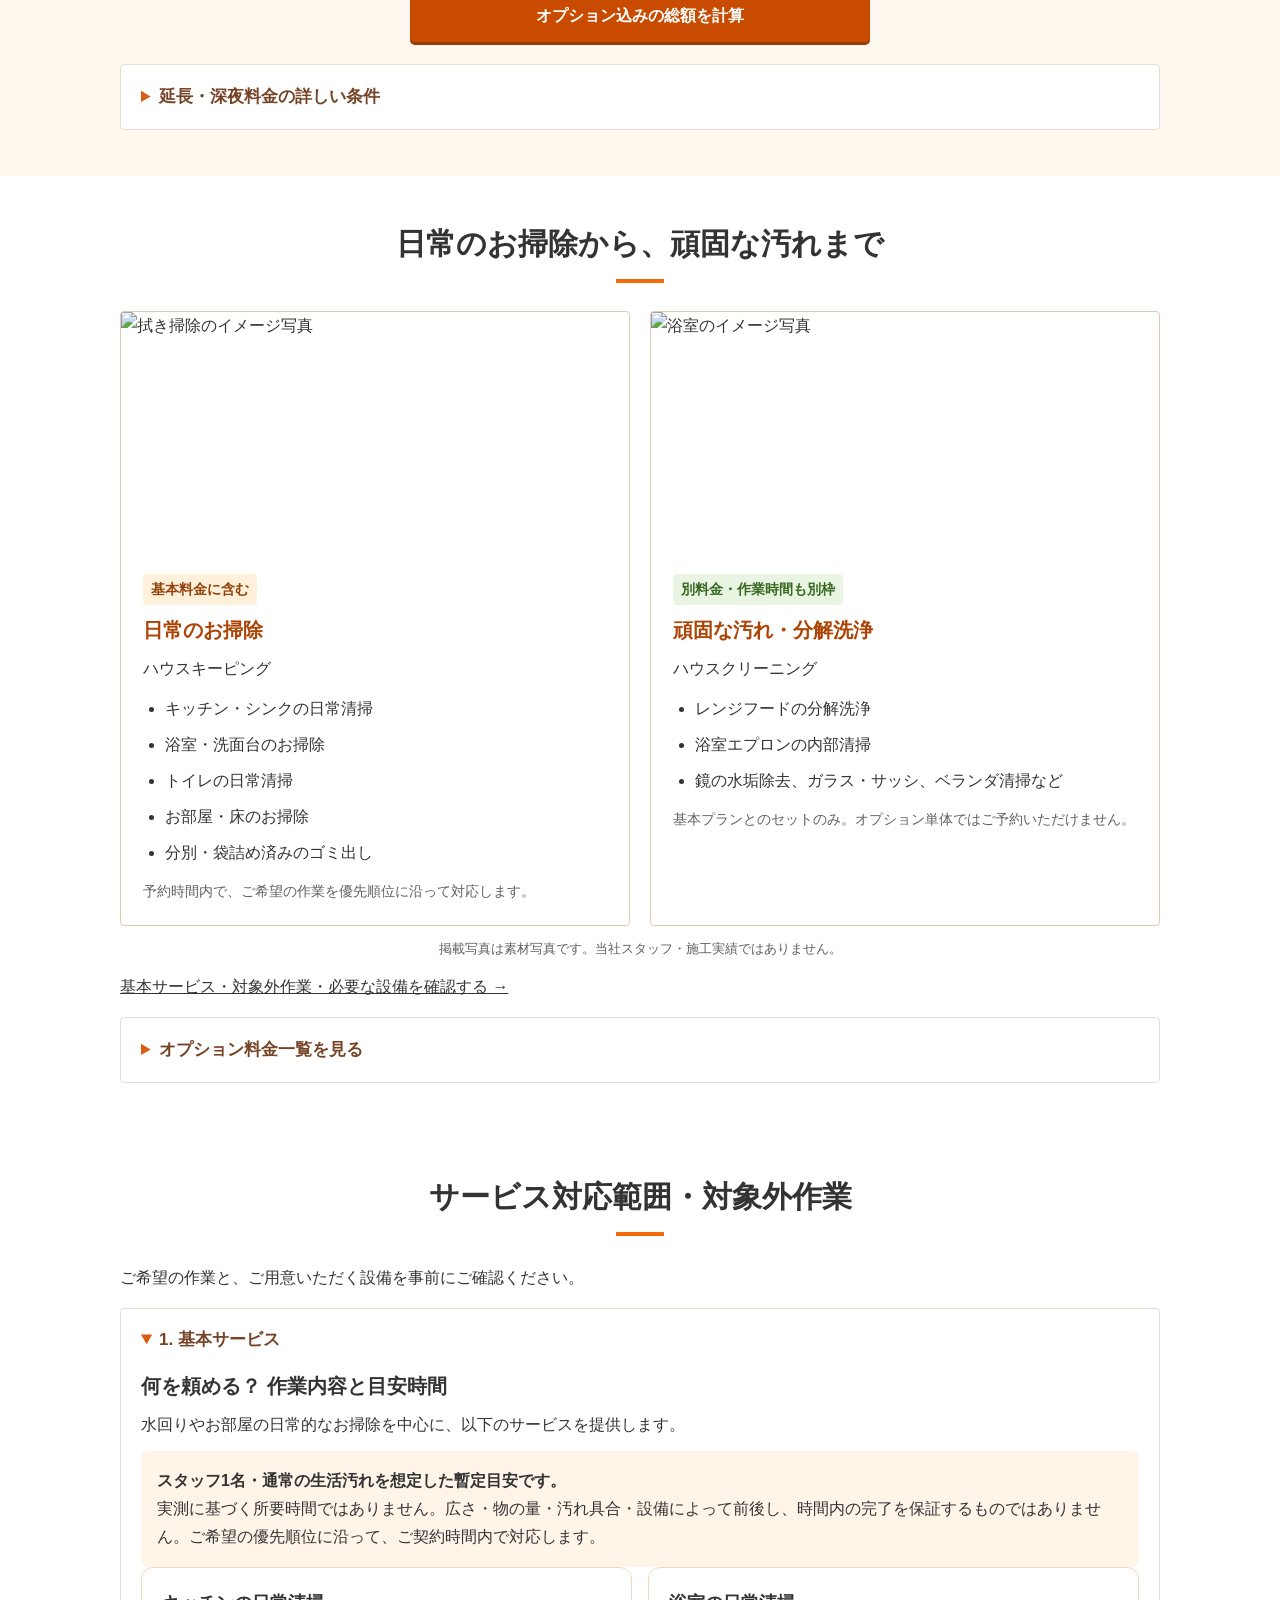
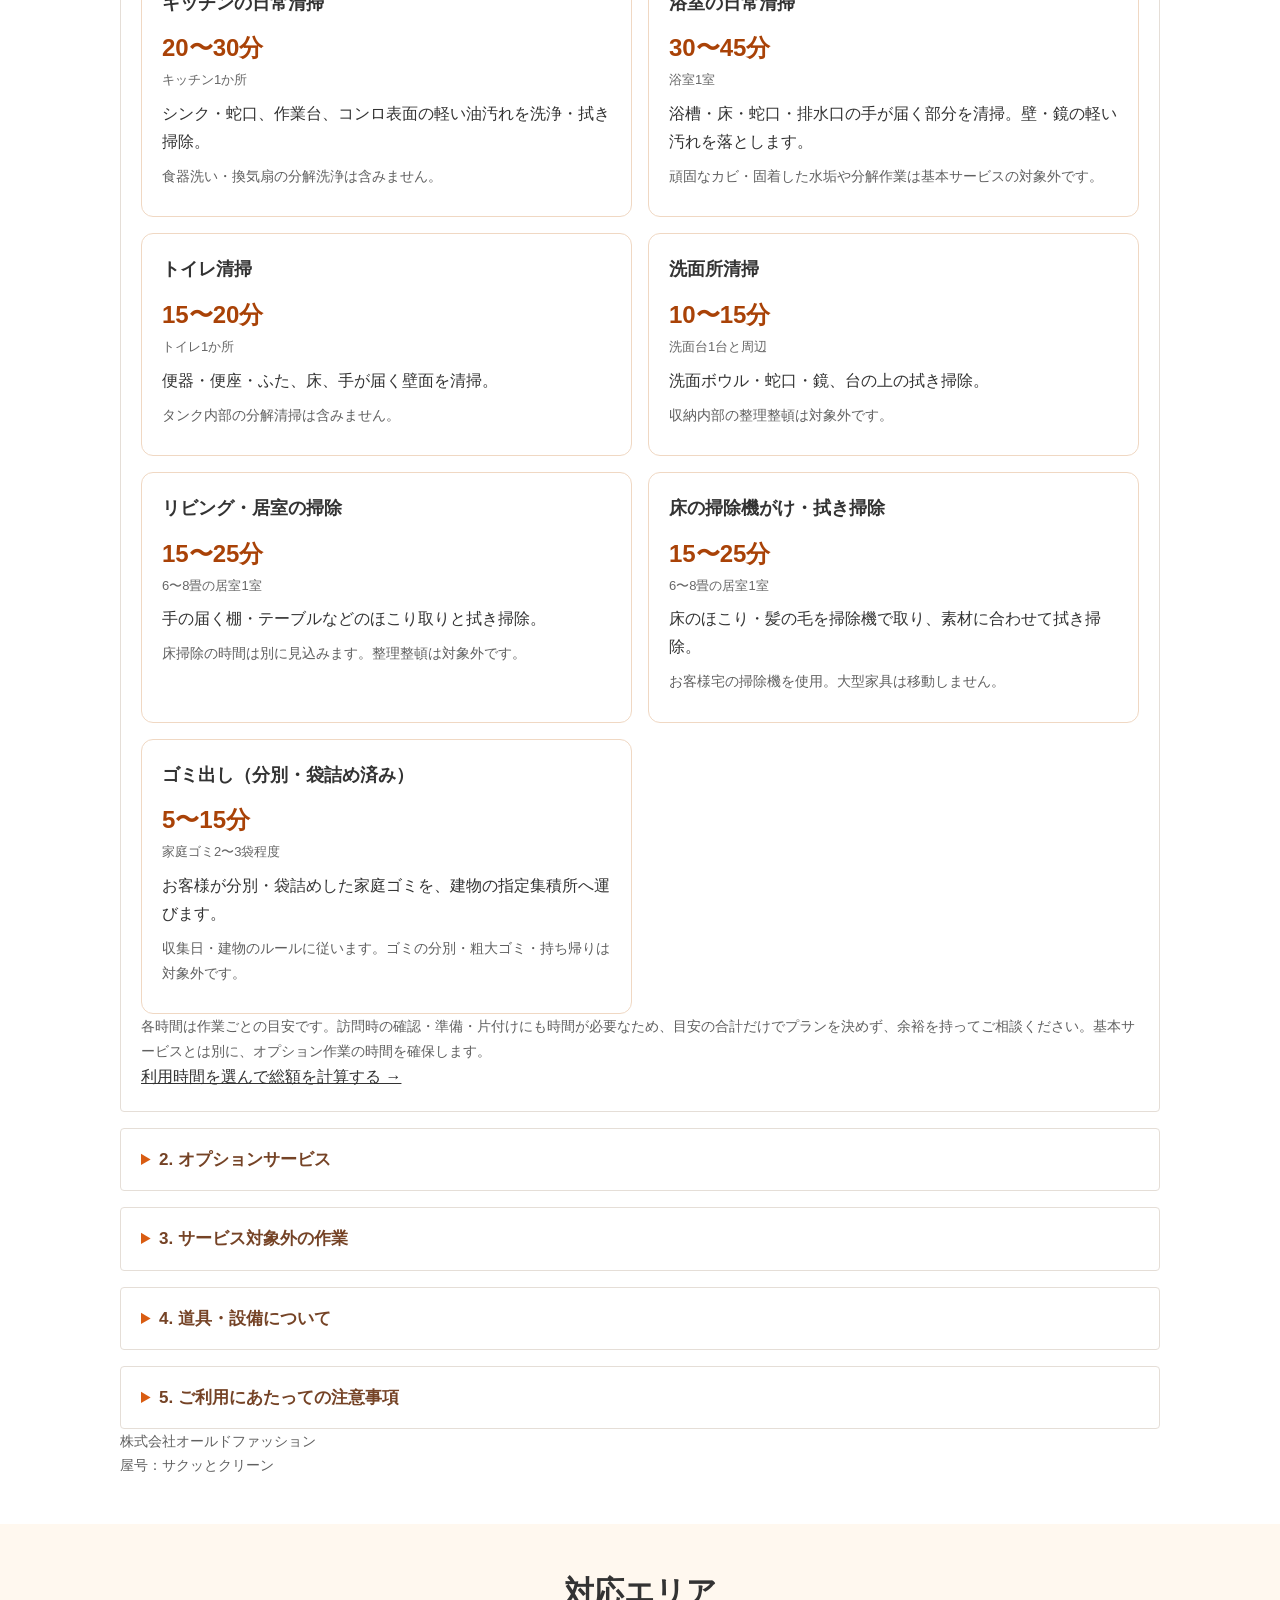
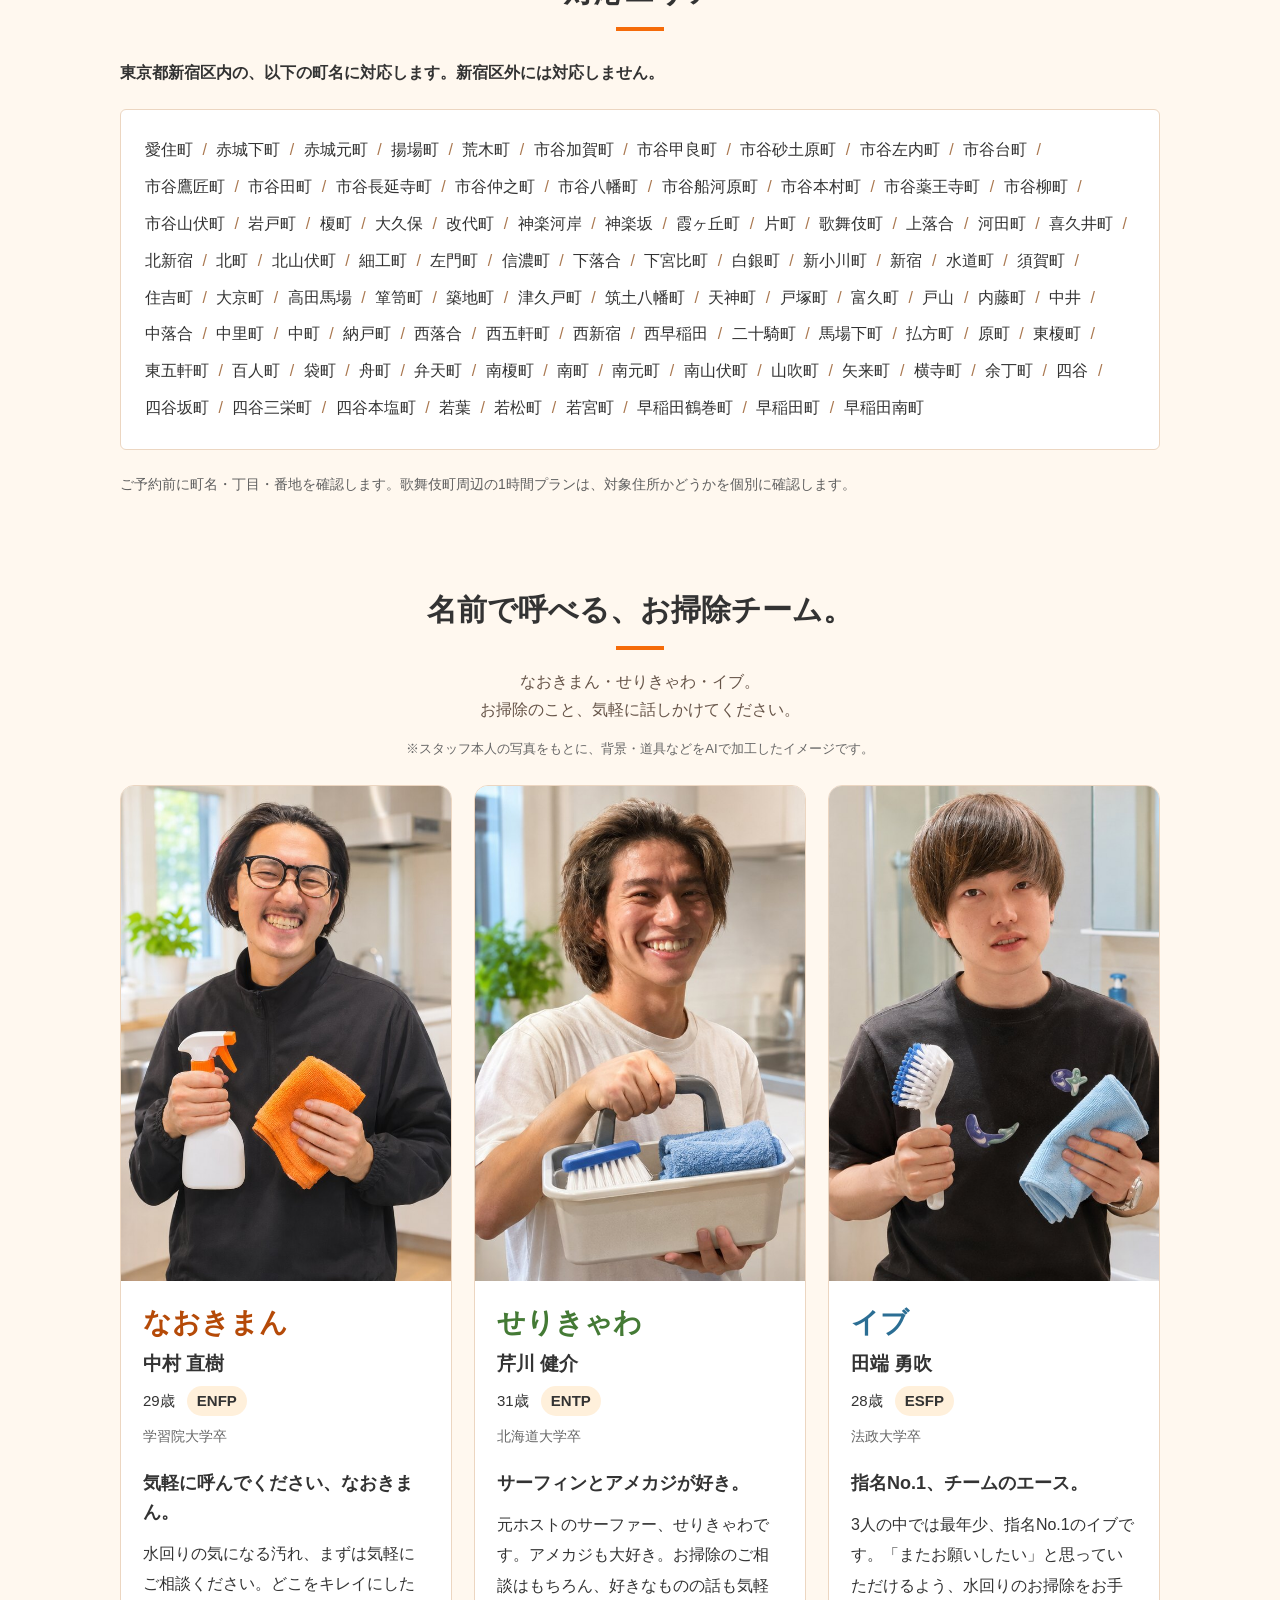
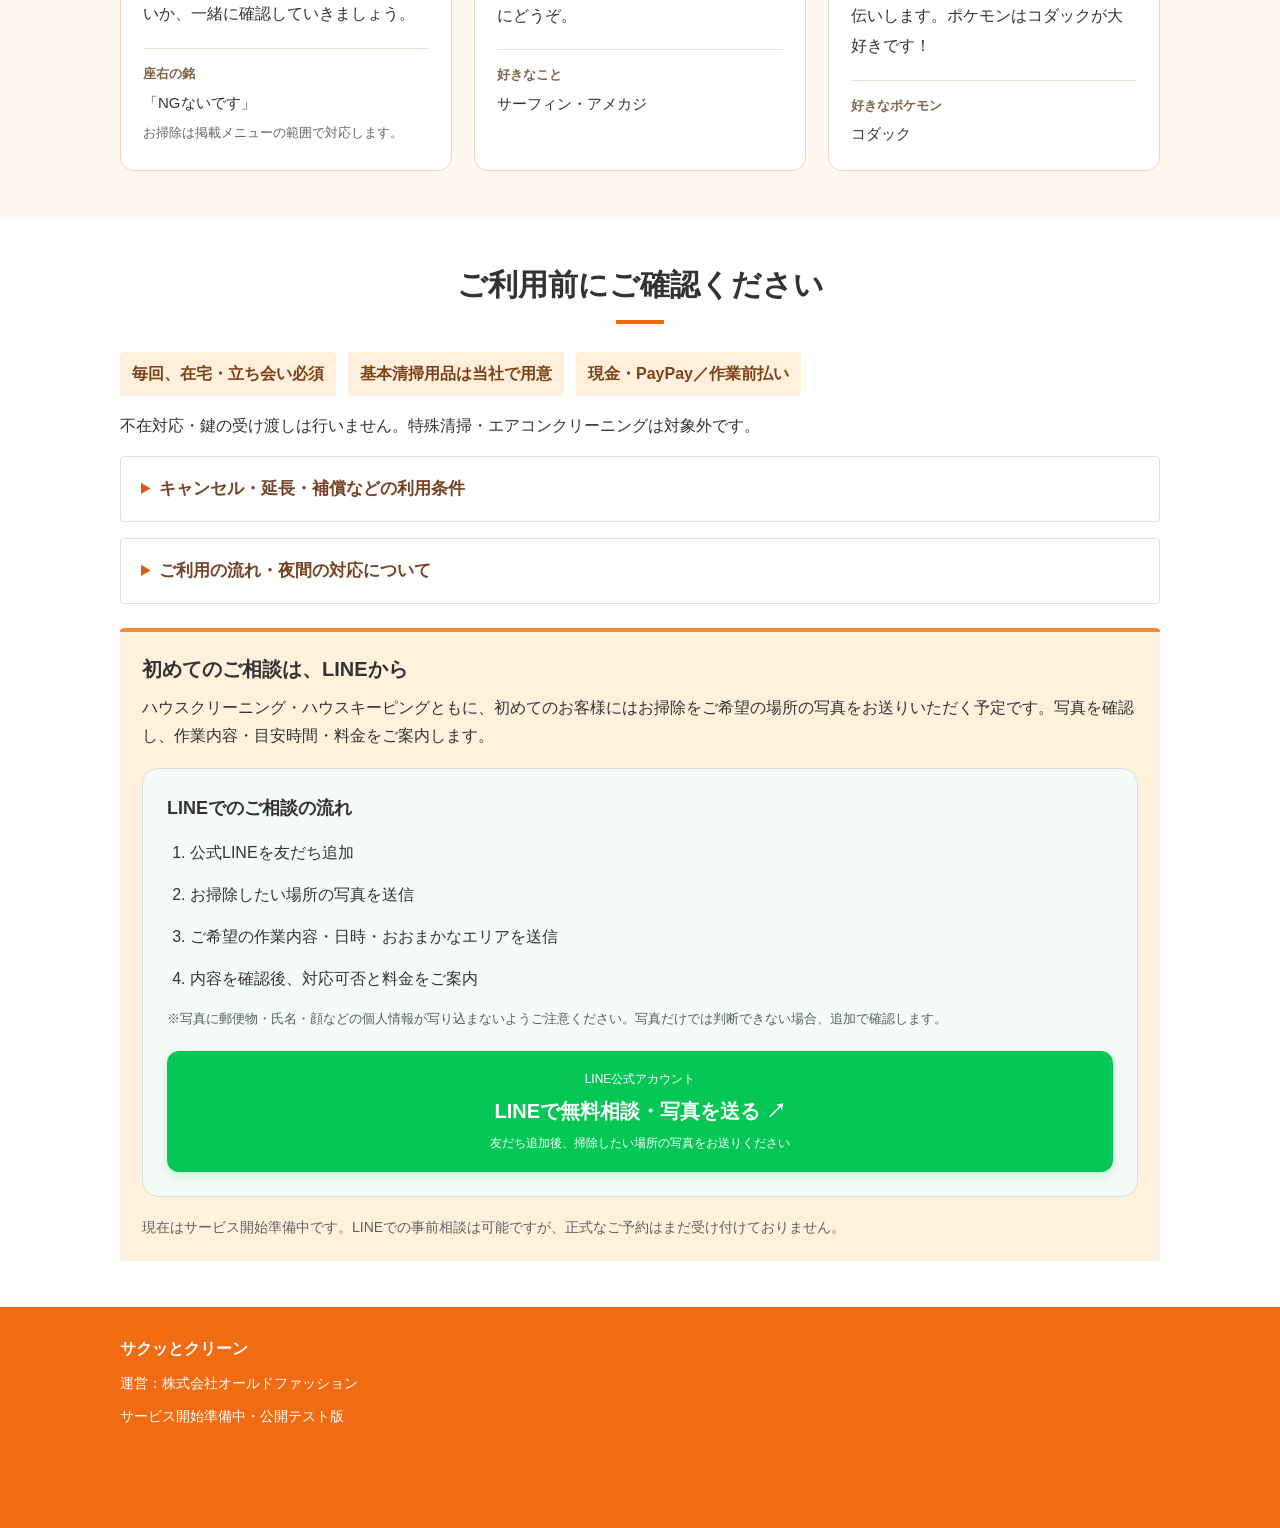
==== commit 015f8927: "Clarify first-visit complimentary option is selectable from all cleaning menus" ====
--- a/index.html
+++ b/index.html
@@ -16,7 +16,7 @@
 <main><div id="home" class="hero"><div class="wrap"><div class="hero-grid"><div><div class="eyebrow">新宿・歌舞伎町のお掃除・家事代行</div><h1>出勤前も、帰宅後も。<br><span>水回りを、サクッとキレイに。</span></h1><p>キッチン・お風呂・トイレなど、水回りのお掃除をお手伝い。<br>夜のお仕事で忙しい方も、一般の方も。</p><a class="button" href="estimate.html">総額を計算する</a></div><img src="https://images.unsplash.com/photo-1556911220-bff31c812dba?auto=format&amp;fit=crop&amp;w=1000&amp;q=80" alt="明るいキッチンのイメージ写真" width="1000" height="600" fetchpriority="high"></div>
 <div class="quick"><div><span>初回</span><strong>2時間 5,000円</strong><small>税込・交通費込み・深夜料金なし・対象オプション1つ無料</small></div><div id="hours"><span>営業時間</span><strong>15:00〜翌3:00</strong><small>時間外も応相談・当日予約可※</small></div><div><span>エリア</span><strong>新宿区内限定</strong><small>歌舞伎町を中心とした指定範囲</small></div></div><p class="note">※サービス開始後の予定です。当日対応は空き状況によります。</p></div></div>
 <section class="section soft" id="service"><div class="wrap"><h2>料金プラン</h2><div class="plans">
-<article class="plan"><h3>初回お試し</h3><div class="price">5,000円 <small>/ 2時間</small></div><p>交通費込み・深夜料金なし</p><p class="trial-bonus"><strong>初回特典：ハウスクリーニングのオプション1つ無料！</strong><br><small>2時間の作業時間内で対応可能な1項目。事前に写真で作業範囲を確認します。</small></p><p class="note">お一人様1回限り</p></article>
+<article class="plan"><h3>初回お試し</h3><div class="price">5,000円 <small>/ 2時間</small></div><p>交通費込み・深夜料金なし</p><p class="trial-bonus"><strong>初回特典：全オプションメニューから1つ無料！</strong><br><small>全メニューからお好きな1項目を選べます。初回2時間の作業枠内で実施し、作業内容・時間は事前に写真で確認します。</small></p><p class="note">お一人様1回限り</p></article>
 <article class="plan"><h3>単発</h3><div class="price">4,800円 <small>/ 1時間</small></div><p>交通費：1回1,100円</p><p class="note">2時間なら交通費込み10,700円</p></article>
 <article class="plan"><h3>定期</h3><div class="rate-row"><span>月2回</span><b>4,620円 / 時間</b></div><div class="rate-row"><span>週1回以上</span><b>4,290円 / 時間</b></div><p>交通費無料</p></article></div>
 <div class="pricing-note"><p><strong>すべて税込・1回あたりの料金です。</strong></p><p>歌舞伎町周辺は1時間から、その他の対象エリアは2時間から。1時間対象かどうかは住所で確認します。</p><p>22:00以降の深夜に開始する場合は<strong>1回＋1,000円</strong>。初回お試しは無料です。</p><a class="button" href="estimate.html">オプション込みの総額を計算</a></div>
@@ -24,7 +24,7 @@
 <section class="section" id="service-menu"><div class="wrap"><h2>日常のお掃除から、頑固な汚れまで</h2><div class="services">
 <article class="service-card" id="tasks"><img loading="lazy" src="https://images.unsplash.com/photo-1581578731548-c64695cc6952?auto=format&amp;fit=crop&amp;w=800&amp;q=80" alt="拭き掃除のイメージ写真" width="800" height="500"><div class="service-copy"><span class="tag">基本料金に含む</span><h3>日常のお掃除</h3><p>ハウスキーピング</p><ul><li>キッチン・シンクの日常清掃</li><li>浴室・洗面台のお掃除</li><li>トイレの日常清掃</li><li>お部屋・床のお掃除</li><li>分別・袋詰め済みのゴミ出し</li></ul><p class="note">予約時間内で、ご希望の作業を優先順位に沿って対応します。</p></div></article>
 <article class="service-card"><img loading="lazy" src="https://images.unsplash.com/photo-1584622650111-993a426fbf0a?auto=format&amp;fit=crop&amp;w=800&amp;q=80" alt="浴室のイメージ写真" width="800" height="500"><div class="service-copy"><span class="tag">別料金・作業時間も別枠</span><h3>頑固な汚れ・分解洗浄</h3><p>ハウスクリーニング</p><ul><li>レンジフードの分解洗浄</li><li>浴室エプロンの内部清掃</li><li>鏡の水垢除去、ガラス・サッシ、ベランダ清掃など</li></ul><p class="note">基本プランとのセットのみ。オプション単体ではご予約いただけません。</p></div></article></div><p class="photo-note">掲載写真は素材写真です。当社スタッフ・施工実績ではありません。</p>
-<p><a href="#service-scope">基本サービス・対象外作業・必要な設備を確認する →</a></p><details id="options"><summary>オプション料金一覧を見る</summary><div class="detail-body"><table><thead><tr><th scope="col">メニュー</th><th scope="col">税込料金</th></tr></thead><tbody><tr><td>レンジフード分解洗浄</td><td>8,800円</td></tr><tr><td>食洗機清掃</td><td>2,200円</td></tr><tr><td>浴室乾燥機清掃</td><td>8,800円</td></tr><tr><td>浴室エプロン内部清掃</td><td>3,300円</td></tr><tr><td>浴室鏡の水垢除去</td><td>2,200円</td></tr><tr><td>換気口清掃</td><td>2,200円</td></tr><tr><td>浴室防カビコート</td><td>3,300円</td></tr><tr><td>ガラス・サッシ清掃</td><td>料金確認中・要相談</td></tr><tr><td>ベランダ清掃</td><td>料金確認中・要相談</td></tr><tr><td>キッチン重点清掃（コンロ・グリル・ディスポーザー・シンク磨き）</td><td>料金確認中・要相談</td></tr></tbody></table><p class="note">各1回あたり。新規のお客様は初回2時間の作業時間内で対応可能なオプション1項目を無料でご利用いただけます。ご希望箇所の写真をLINEでお送りください。作業範囲・所要時間は事前確認となります。追加メニューの料金は準備中です。通常の有料オプションは作業時間を別途確保します。</p></div></details></div></section>
+<p><a href="#service-scope">基本サービス・対象外作業・必要な設備を確認する →</a></p><details id="options"><summary>オプション料金一覧を見る</summary><div class="detail-body"><table><thead><tr><th scope="col">メニュー</th><th scope="col">税込料金</th></tr></thead><tbody><tr><td>レンジフード分解洗浄</td><td>8,800円</td></tr><tr><td>食洗機清掃</td><td>2,200円</td></tr><tr><td>浴室乾燥機清掃</td><td>8,800円</td></tr><tr><td>浴室エプロン内部清掃</td><td>3,300円</td></tr><tr><td>浴室鏡の水垢除去</td><td>2,200円</td></tr><tr><td>換気口清掃</td><td>2,200円</td></tr><tr><td>浴室防カビコート</td><td>3,300円</td></tr><tr><td>ガラス・サッシ清掃</td><td>料金確認中・要相談</td></tr><tr><td>ベランダ清掃</td><td>料金確認中・要相談</td></tr><tr><td>キッチン重点清掃（コンロ・グリル・ディスポーザー・シンク磨き）</td><td>料金確認中・要相談</td></tr></tbody></table><p class="note">各1回あたり。新規のお客様は全オプションメニューからお好きな1項目を無料でご利用いただけます。初回2時間の作業枠内で実施します。ご希望箇所の写真をLINEでお送りください。作業範囲・所要時間は事前確認となります。追加メニューの料金は準備中です。通常の有料オプションは作業時間を別途確保します。</p></div></details></div></section>
 <section class="section" id="service-scope"><div class="wrap"><h2>サービス対応範囲・対象外作業</h2><p>ご希望の作業と、ご用意いただく設備を事前にご確認ください。</p>
 <details open><summary>1. 基本サービス</summary><div class="detail-body"><div id="keeping-times"><h3>何を頼める？ 作業内容と目安時間</h3><p>水回りやお部屋の日常的なお掃除を中心に、以下のサービスを提供します。</p><p class="time-guidance"><strong>スタッフ1名・通常の生活汚れを想定した暫定目安です。</strong><br>実測に基づく所要時間ではありません。広さ・物の量・汚れ具合・設備によって前後し、時間内の完了を保証するものではありません。ご希望の優先順位に沿って、ご契約時間内で対応します。</p><div class="task-time-grid"><article class="task-time-card"><h4>キッチンの日常清掃</h4><p class="task-minutes">20〜30分<small>キッチン1か所</small></p><p>シンク・蛇口、作業台、コンロ表面の軽い油汚れを洗浄・拭き掃除。</p><p class="note">食器洗い・換気扇の分解洗浄は含みません。</p></article><article class="task-time-card"><h4>浴室の日常清掃</h4><p class="task-minutes">30〜45分<small>浴室1室</small></p><p>浴槽・床・蛇口・排水口の手が届く部分を清掃。壁・鏡の軽い汚れを落とします。</p><p class="note">頑固なカビ・固着した水垢や分解作業は基本サービスの対象外です。</p></article><article class="task-time-card"><h4>トイレ清掃</h4><p class="task-minutes">15〜20分<small>トイレ1か所</small></p><p>便器・便座・ふた、床、手が届く壁面を清掃。</p><p class="note">タンク内部の分解清掃は含みません。</p></article><article class="task-time-card"><h4>洗面所清掃</h4><p class="task-minutes">10〜15分<small>洗面台1台と周辺</small></p><p>洗面ボウル・蛇口・鏡、台の上の拭き掃除。</p><p class="note">収納内部の整理整頓は対象外です。</p></article><article class="task-time-card"><h4>リビング・居室の掃除</h4><p class="task-minutes">15〜25分<small>6〜8畳の居室1室</small></p><p>手の届く棚・テーブルなどのほこり取りと拭き掃除。</p><p class="note">床掃除の時間は別に見込みます。整理整頓は対象外です。</p></article><article class="task-time-card"><h4>床の掃除機がけ・拭き掃除</h4><p class="task-minutes">15〜25分<small>6〜8畳の居室1室</small></p><p>床のほこり・髪の毛を掃除機で取り、素材に合わせて拭き掃除。</p><p class="note">お客様宅の掃除機を使用。大型家具は移動しません。</p></article><article class="task-time-card"><h4>ゴミ出し（分別・袋詰め済み）</h4><p class="task-minutes">5〜15分<small>家庭ゴミ2〜3袋程度</small></p><p>お客様が分別・袋詰めした家庭ゴミを、建物の指定集積所へ運びます。</p><p class="note">収集日・建物のルールに従います。ゴミの分別・粗大ゴミ・持ち帰りは対象外です。</p></article></div><p class="note">各時間は作業ごとの目安です。訪問時の確認・準備・片付けにも時間が必要なため、目安の合計だけでプランを決めず、余裕を持ってご相談ください。基本サービスとは別に、オプション作業の時間を確保します。</p><a href="estimate.html">利用時間を選んで総額を計算する →</a></div></div></details>
 <details><summary>2. オプションサービス</summary><div class="detail-body"><p>当社料金表に掲載しているオプションサービスは、追加料金にて対応いたします。</p><p>オプションの内容および料金は、当社料金表に準じます。</p><p>オプションは基本サービスとのセットのみ。作業時間はご予約のキーピング時間とは別枠です。</p><a href="#options">オプション料金一覧を見る</a></div></details>
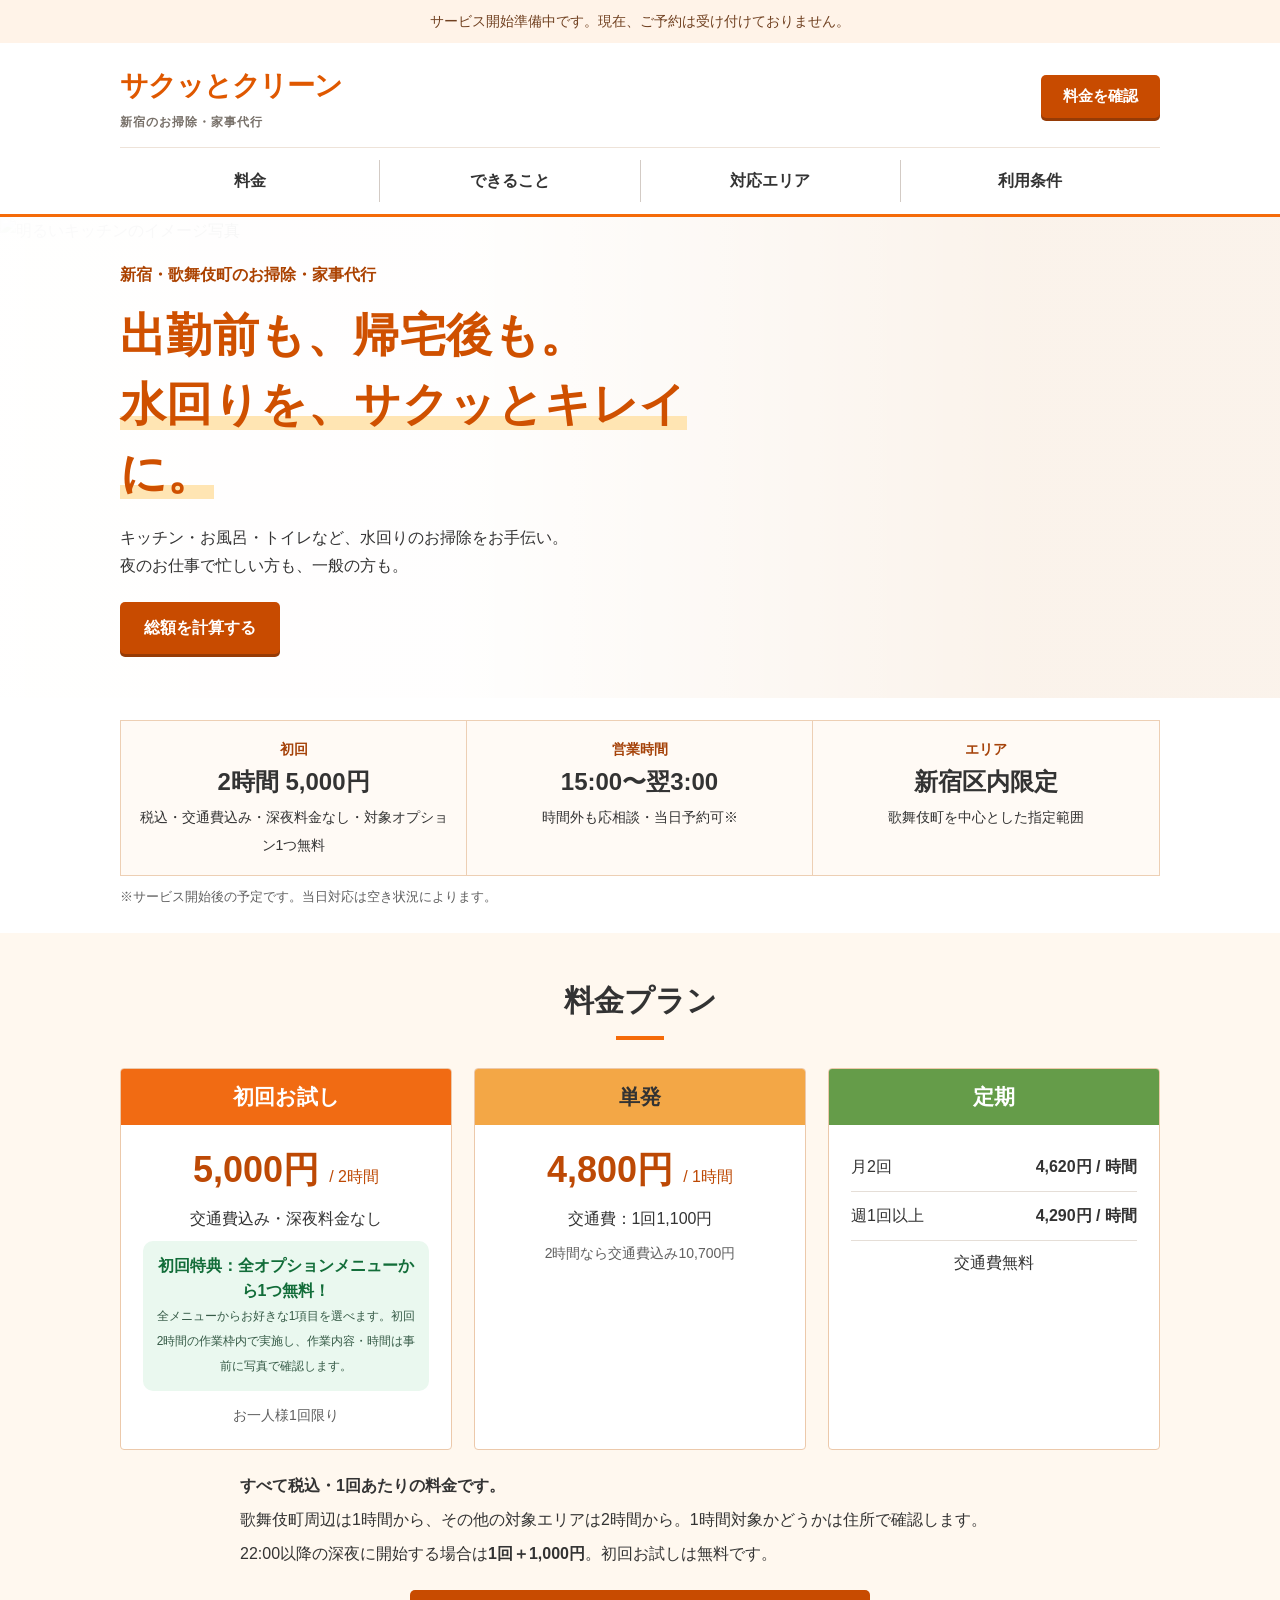
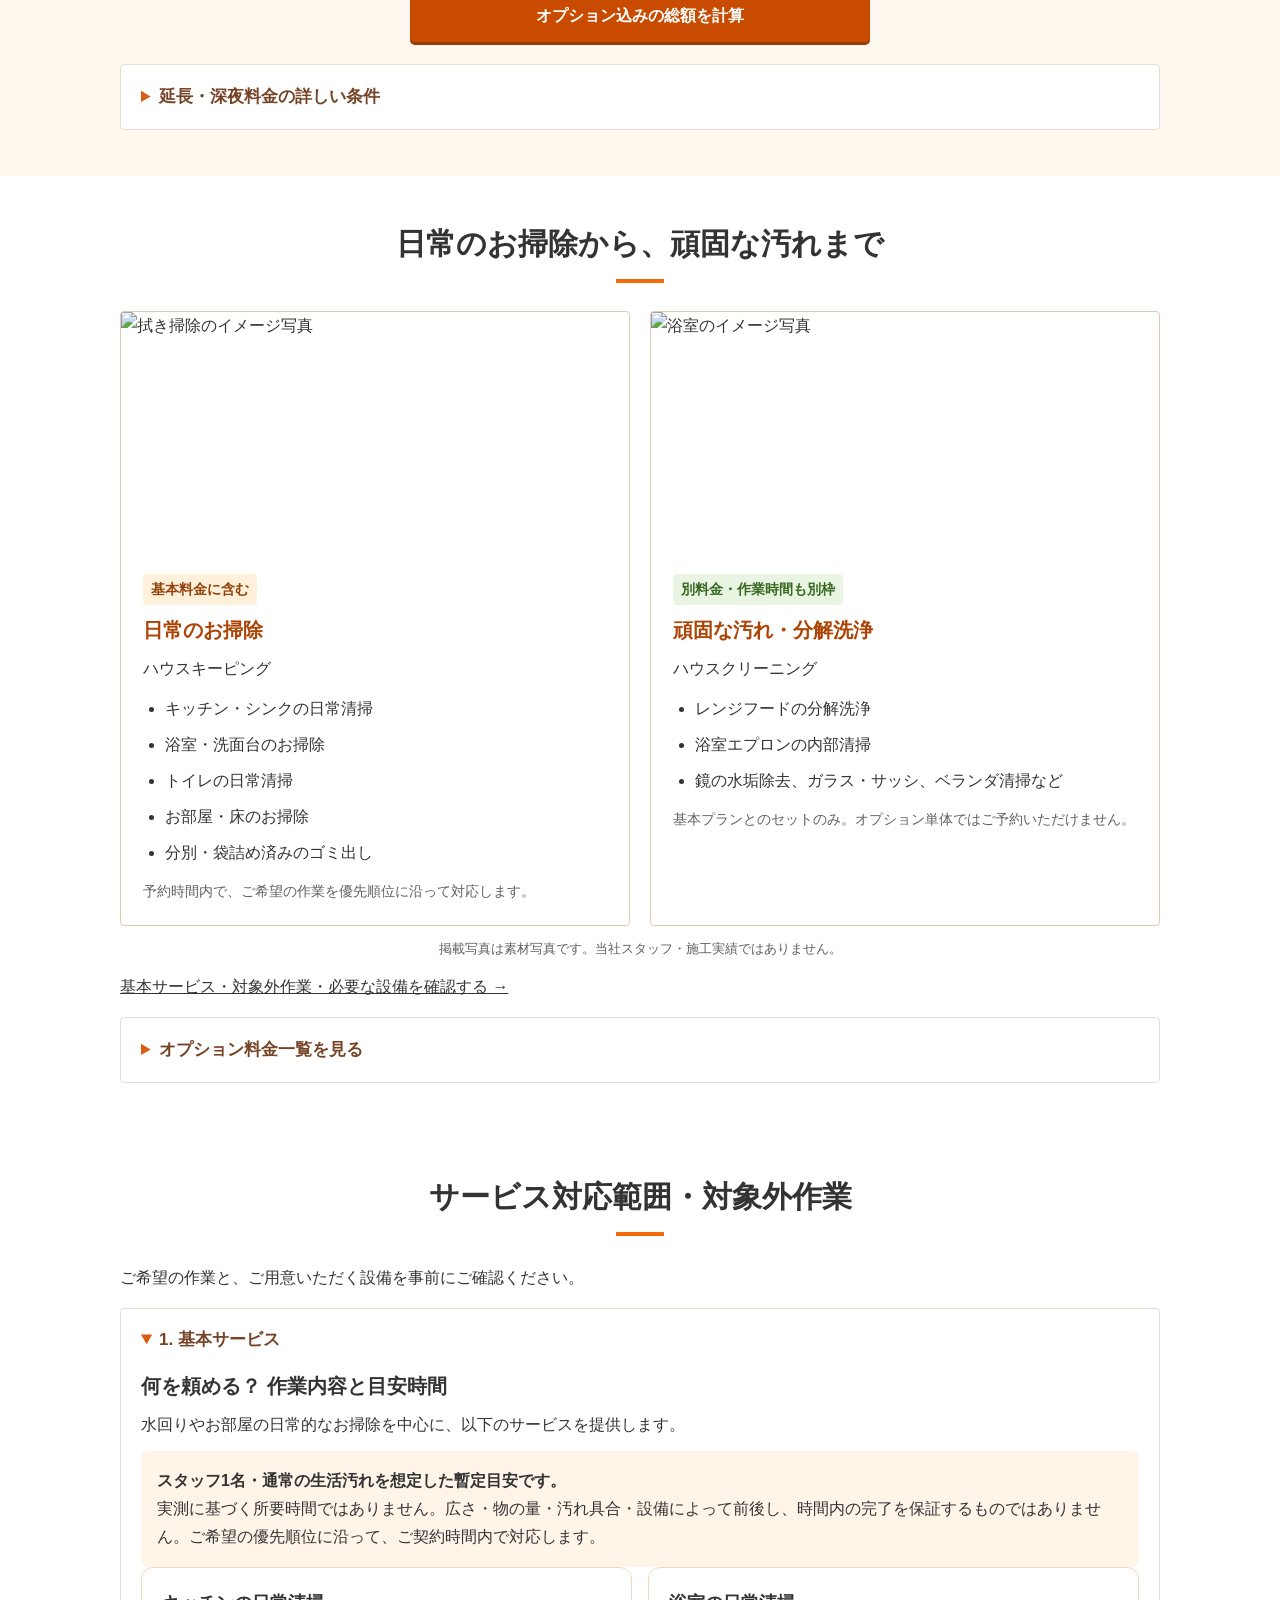
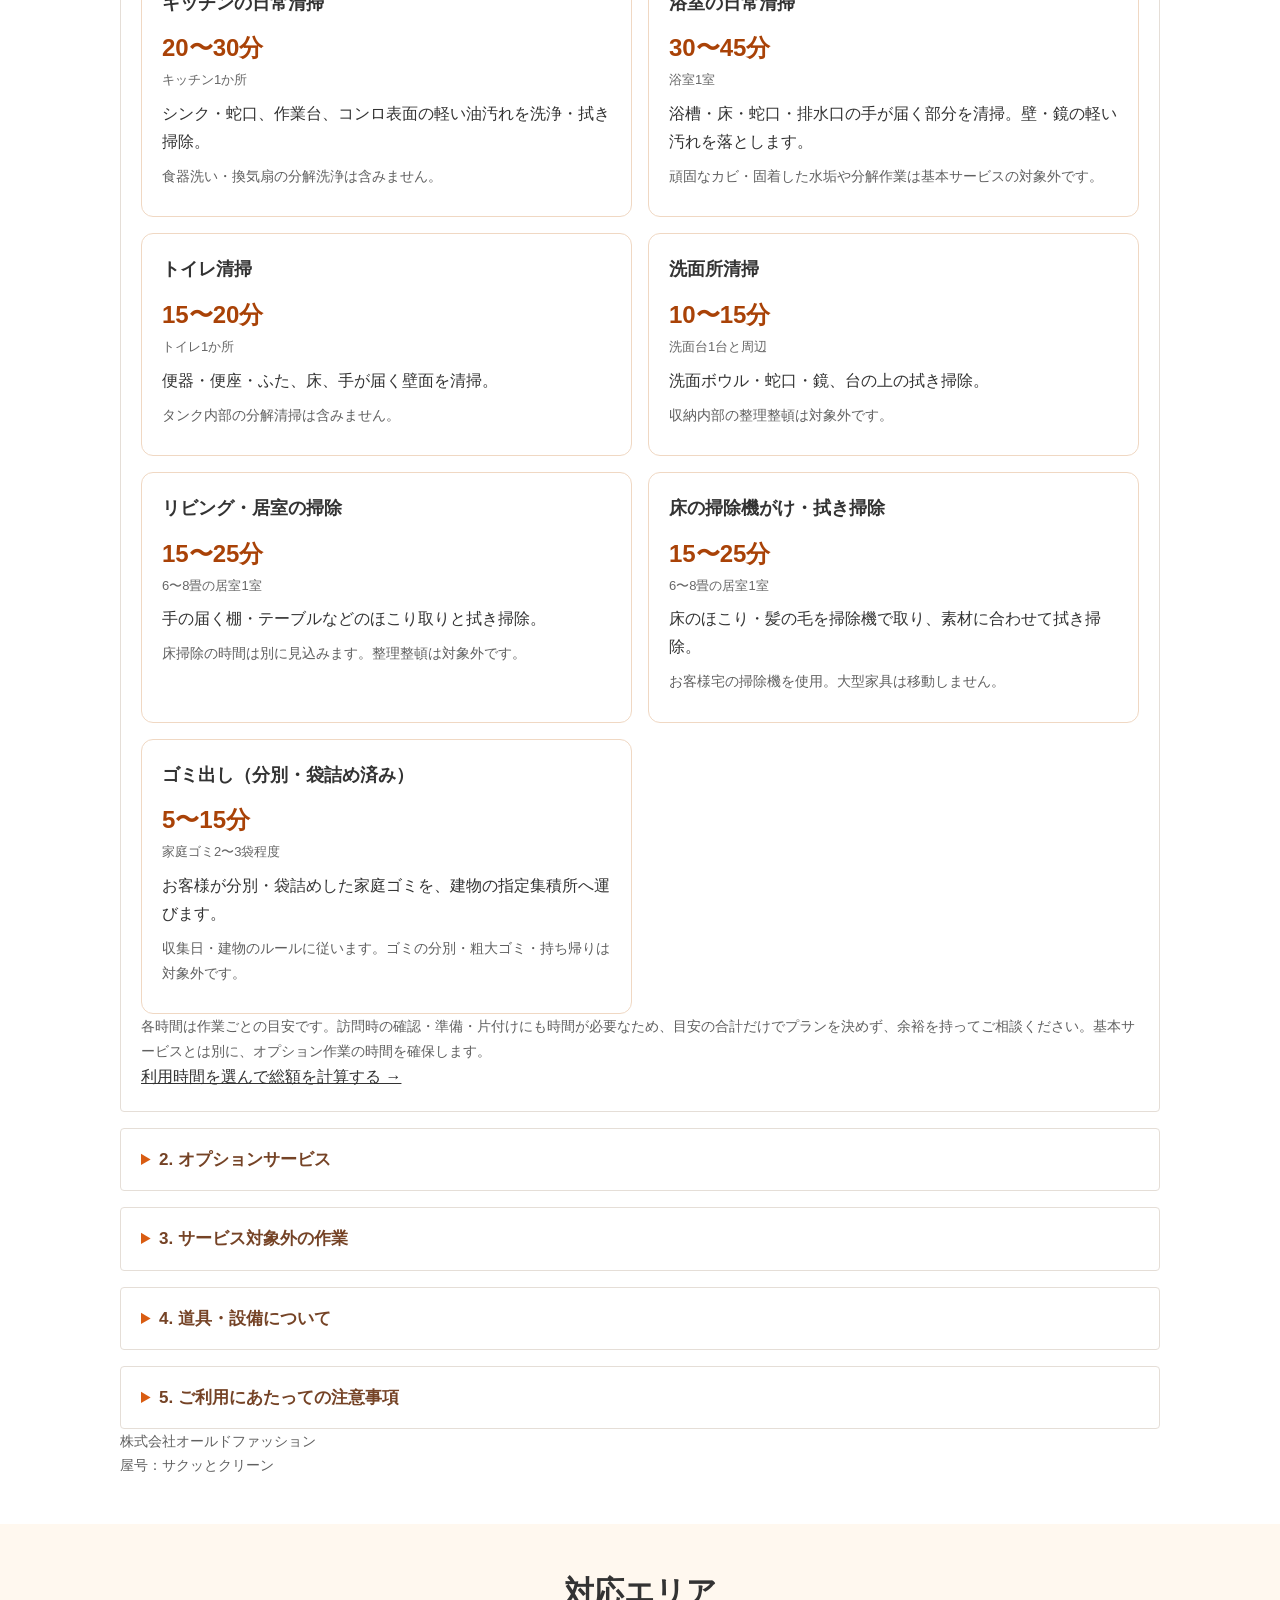
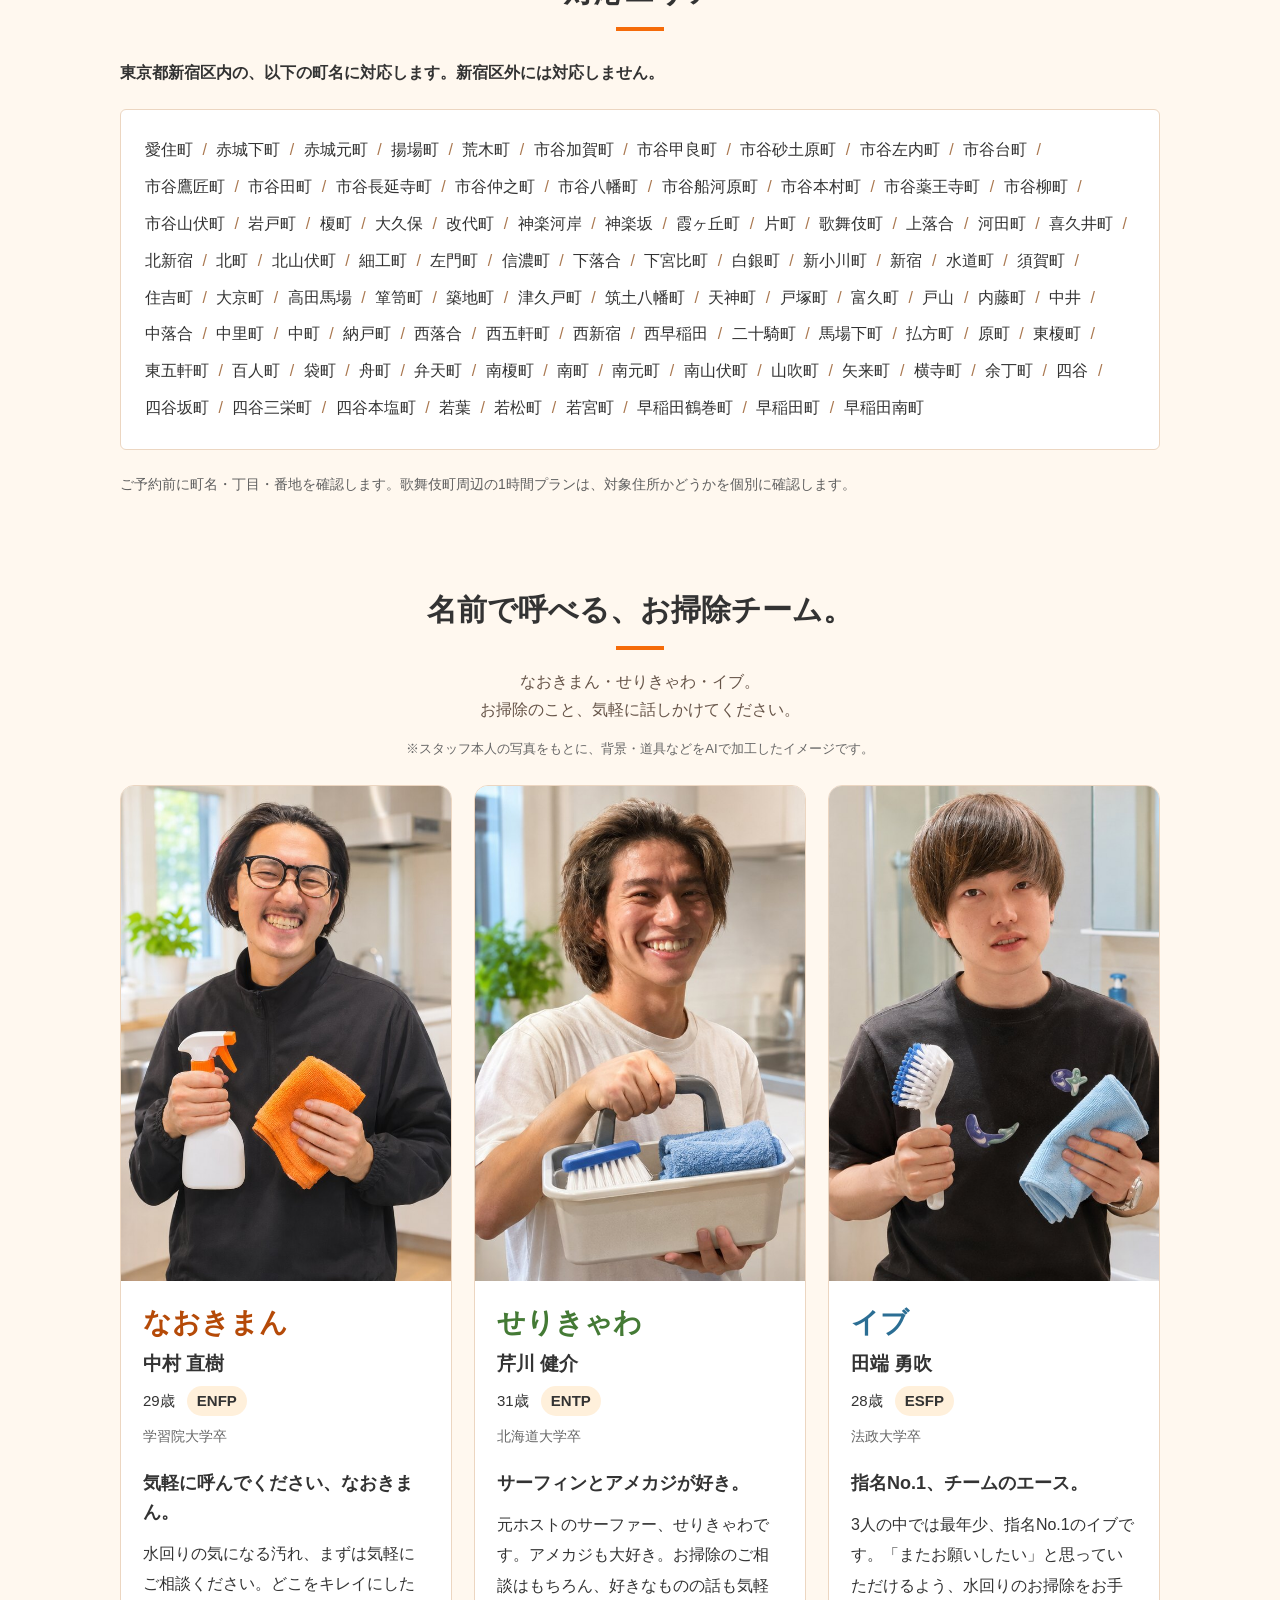
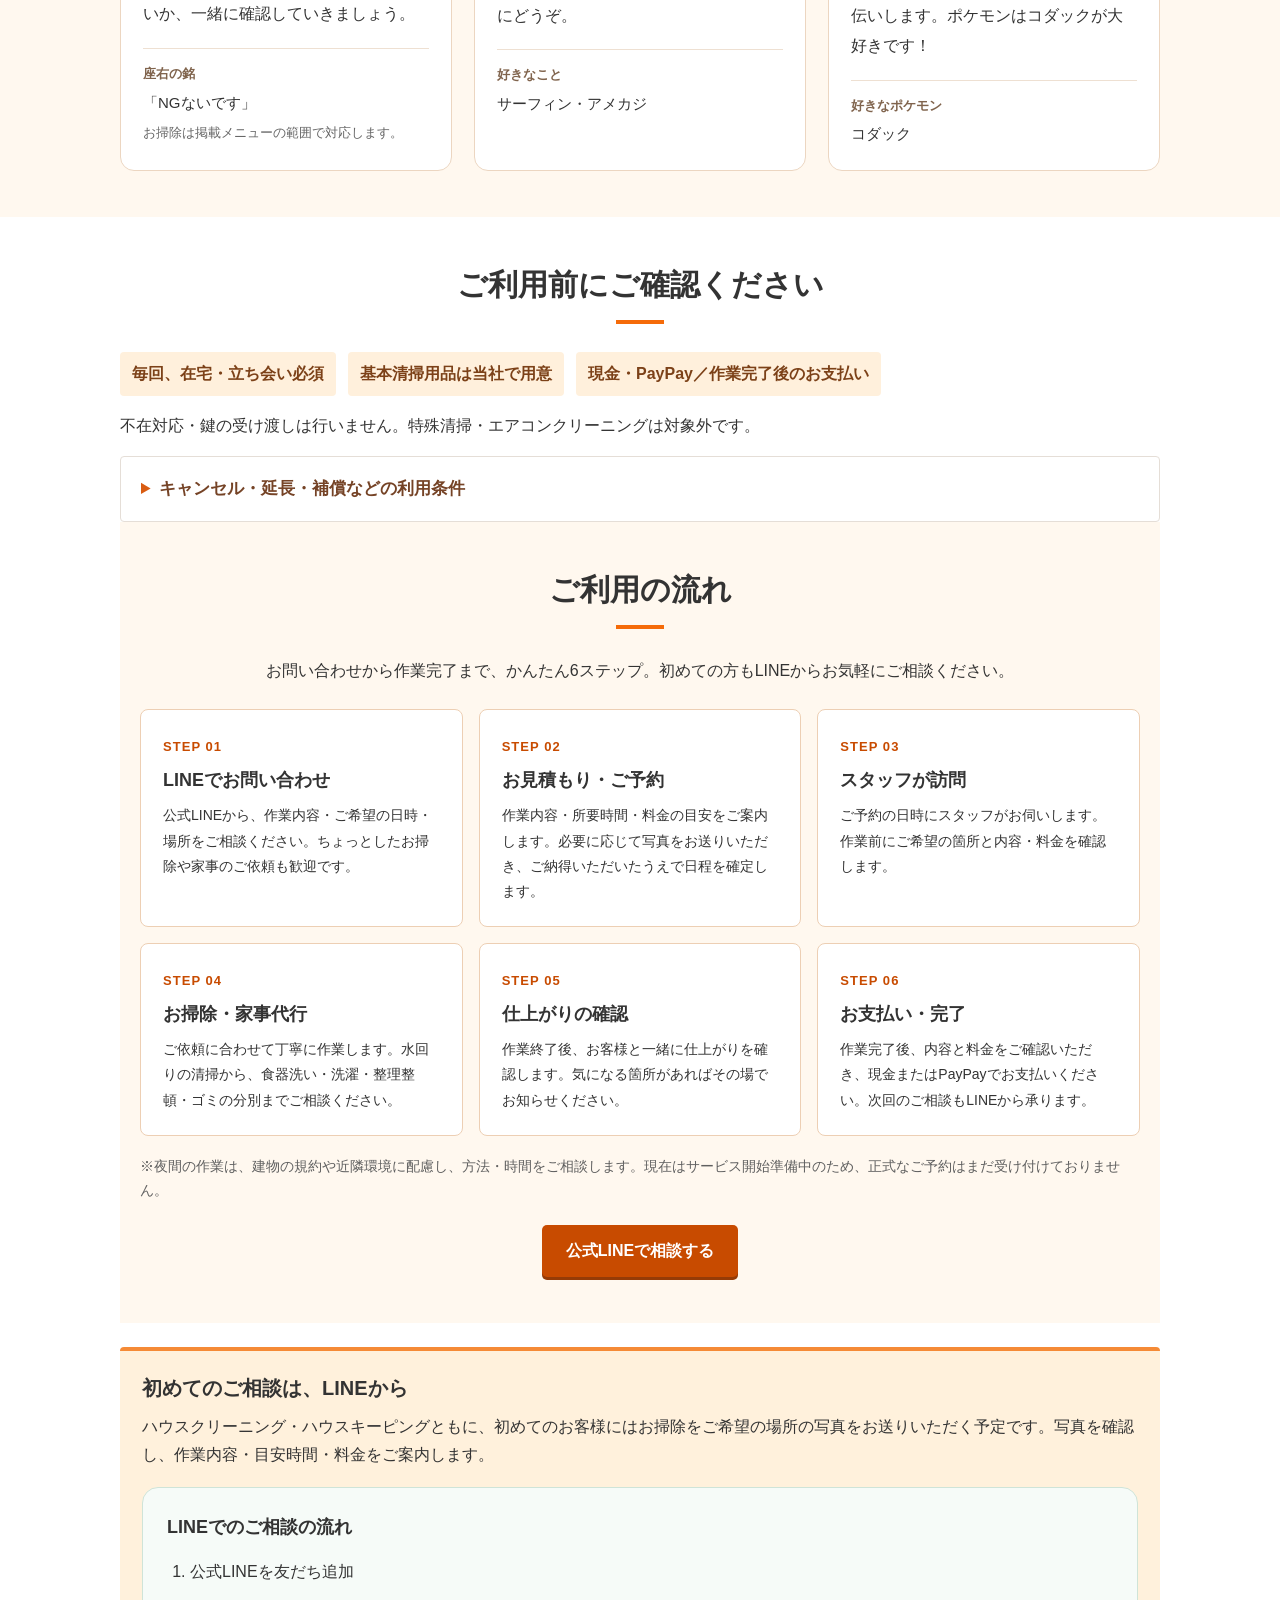
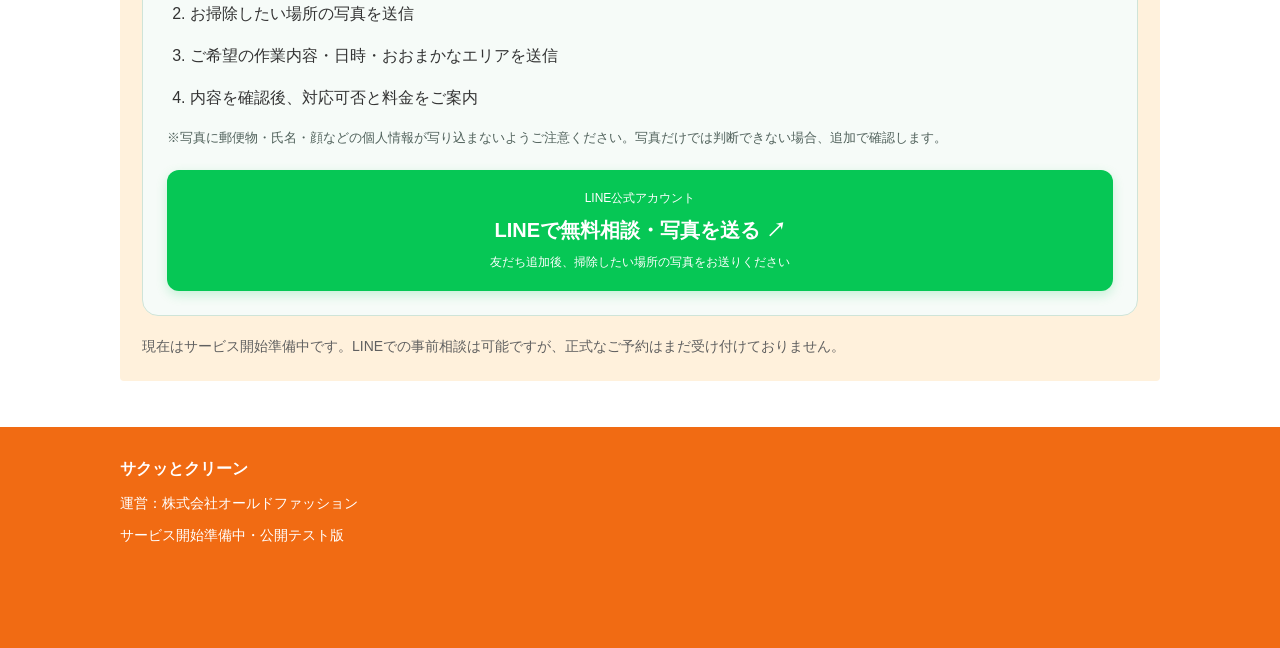
==== commit 1dc66814: "Add six-step customer journey and change payment to after service" ====
--- a/index.html
+++ b/index.html
@@ -10,7 +10,8 @@
 body{color:var(--ink)}.notice{background:#fff3e8;color:#704020}.header{border-bottom:3px solid var(--orange)}.head{flex-wrap:wrap;gap:14px;padding:18px 0 12px}.logo{color:#df5800;font-size:28px;letter-spacing:-.04em}.brand-caption{display:block;font-size:12px;letter-spacing:.08em;color:#78716a;font-weight:600;margin-top:2px}.header-cta{margin-left:auto;font-size:15px;min-height:42px;padding:8px 22px}.head nav{width:100%;justify-content:center;border-top:1px solid #eee3d9;padding-top:12px;gap:0}.head nav a{flex:1;text-align:center;border-right:1px solid #d3cbc5}.head nav a:last-child{border-right:0}.head nav a:hover{color:#c84b00}
 .hero{padding:0 0 24px;background:#fff}.hero>.wrap{width:100%;max-width:none}.hero-grid{position:relative;isolation:isolate;min-height:430px;display:flex;align-items:center;padding:44px max(24px,calc((100% - 1040px)/2));overflow:hidden;background:#faf1e8}.hero-grid>div{z-index:2;max-width:620px}.hero-grid>img{position:absolute;inset:0;width:100%;height:100%;border-radius:0;z-index:-2;object-position:70% 50%;margin:0}.hero-grid:after{content:"";position:absolute;inset:0;background:linear-gradient(90deg,rgba(255,255,255,.98) 0%,rgba(255,255,255,.94) 36%,rgba(255,255,255,.12) 80%);z-index:-1}.hero .eyebrow{color:#ab4200;font-size:16px}.hero h1{font-size:46px;color:#cf5000;line-height:1.5;letter-spacing:.01em}.hero h1 span{background:linear-gradient(transparent 74%,#ffe5b3 74%)}.hero .button{margin-top:22px}.hero p{font-weight:500}.quick{width:min(100% - 40px,1040px);margin:22px auto 0;gap:0;border:1px solid #edcfb4;border-radius:0;background:#fffaf5}.quick>div,.quick>div:first-child,.quick>div:last-child{border-radius:0;background:transparent;text-align:center;border-right:1px solid #edcfb4}.quick>div:last-child{border:0}.quick span{color:#a54209;font-weight:700}.quick strong{font-size:24px;color:#333}.hero>.wrap>.note{width:min(100% - 40px,1040px);margin:10px auto 0;font-size:13px}.button{background:var(--accent);border-radius:5px;box-shadow:0 3px 0 #963b06}.button:hover{background:#a43f00}.section{padding:46px 0;border:0}.soft{background:#fff8ef}.section>.wrap>h2{text-align:center;font-size:30px;margin-bottom:28px}.section>.wrap>h2:after{content:"";display:block;width:48px;height:4px;background:var(--orange);margin:14px auto 0}.plans{gap:22px}.plan,.plan:first-child{border:1px solid #ecc9ab;background:#fff;border-radius:4px;padding:0 22px 22px;overflow:hidden}.plan h3{margin:0 -22px 18px;text-align:center;padding:12px 10px;background:#f3a746;color:#333;font-size:21px}.plan:first-child h3{background:#f16b13;color:white}.plan:last-child h3{background:#659c49;color:white}.plan .price{color:#bd4905;font-size:36px;text-align:center}.plan>p{text-align:center}.rate-row{font-size:16px;padding:10px 0}.pricing-note{max-width:800px;margin:22px auto}.pricing-note>.button{display:flex;width:min(100%,460px);margin:22px auto 0}.service-card{border-radius:4px;border-color:#e4c9b2}.service-card img{height:240px}.tag{background:#fff0dc;color:#92430b}.service-card:last-child .tag{background:#eaf4e3;color:#376821}.service-copy h3{color:#ac4405}.area-grid p{background:#fff;border:1px solid #ecd6c1;border-radius:4px}.area-grid b{color:#b64a0b}.essential span{background:#fff0dc;color:#7c4118;border-radius:4px}.contact{background:#fff1dc;border-radius:4px;border-top:4px solid #f58a36}details{border-radius:4px}summary{color:#754326}summary::marker{color:#d95c12}footer{background:#f16b13;color:white}.sticky-cta{border-color:#edcbae}.photo-note{text-align:center}
 @media(max-width:700px){.head{display:flex;padding:12px 0 10px;gap:8px}.logo{font-size:23px}.brand-caption{font-size:10px}.header-cta{font-size:13px;padding:8px 12px;min-height:40px}.head nav{margin-top:6px;padding-top:10px}.head nav a{font-size:14px;padding:3px 0}.hero-grid{min-height:320px;padding:28px 20px;align-items:flex-start}.hero-grid>div{max-width:100%}.hero .eyebrow{font-size:13px;margin-bottom:10px}.hero h1{font-size:30px;line-height:1.55}.hero-grid>img{height:100%;width:100%;object-position:65% center}.hero-grid:after{background:linear-gradient(90deg,rgba(255,255,255,.97),rgba(255,255,255,.87) 55%,rgba(255,255,255,.38))}.hero p{font-size:15px;line-height:1.85}.hero .button{display:inline-flex;min-height:44px;font-size:14px;margin-top:18px}.quick{width:calc(100% - 32px);margin-top:16px;grid-template-columns:1fr}.quick>div,.quick>div:first-child,.quick>div:last-child{text-align:left;border:0;border-bottom:1px solid #edcfb4;padding:10px 14px}.quick>div:last-child{border-bottom:0}.quick strong{font-size:21px}.quick small{font-size:13px}.hero>.wrap>.note{width:calc(100% - 32px)}.section{padding:30px 0}.section>.wrap>h2{font-size:25px;margin-bottom:22px}.plans{gap:16px}.plan,.plan:first-child{padding:0 18px 18px}.plan h3{margin:0 -18px 12px;padding:10px;font-size:20px}.plan .price{font-size:34px}.service-card img{height:175px}.service-copy{padding:18px}.sticky-cta .button{box-shadow:none}.hero{padding-bottom:20px}}
-.staff-profile{display:grid;grid-template-columns:220px 1fr;gap:32px;align-items:center;max-width:700px;margin:auto;background:white;border:1px solid #ecd6c1;padding:24px}.staff-profile img{width:220px;height:auto;border-radius:4px}.staff-profile h3{font-size:26px;color:#ad4608}.staff-profile dl{display:grid;grid-template-columns:80px 1fr;gap:12px;margin:18px 0 0}.staff-profile dt{color:#666}.staff-profile dd{margin:0;font-weight:700}@media(max-width:700px){.staff-profile{grid-template-columns:1fr;padding:20px;gap:20px}.staff-profile img{width:180px;margin:auto}.staff-profile h3{text-align:center}.hero h1{font-size:28px}}.staff-intro{text-align:center;margin:-10px 0 24px;color:#655347}.staff-profile{max-width:860px;grid-template-columns:240px 1fr;border:0;border-radius:16px;padding:30px;box-shadow:0 4px 18px #6c380b0a}.staff-profile img{width:240px;border-radius:12px}.staff-hello{color:#a6440a;font-size:15px;font-weight:700;margin-bottom:8px}.staff-mbti{display:inline-block;vertical-align:middle;background:#fff0d5;border-radius:20px;font-size:14px;color:#84511b;padding:4px 12px;margin-left:6px}.staff-message{font-size:23px;line-height:1.65;font-weight:700;margin:18px 0 12px!important;color:#a74508}.staff-description{font-size:16px;line-height:1.9}.staff-profile dl{font-size:14px;border-top:1px solid #eedfce;padding-top:16px;gap:5px 12px}@media(max-width:700px){#staff h2{font-size:24px}.staff-intro{font-size:15px}.staff-profile{grid-template-columns:1fr;padding:22px;gap:20px}.staff-profile img{width:190px}.staff-hello{text-align:center}.staff-message{font-size:21px}.staff-profile h3{font-size:25px}}.town-list{margin:22px 0;padding:22px 24px;background:#fff;border:1px solid #ecd6c1;border-radius:6px;line-height:2.3;font-size:16px}.town-item{display:inline-block;white-space:nowrap}.town-separator{color:#aa7850;margin:0 5px}@media(max-width:700px){.town-list{padding:16px;line-height:2.2}.town-separator{margin:0 3px}}.team-grid{display:grid;grid-template-columns:repeat(3,minmax(0,1fr));gap:22px}.team-card{overflow:hidden;border:1px solid #ecd6c1;border-radius:14px;background:white}.team-photo{height:300px;background:#000;overflow:hidden}.team-photo img{width:100%;height:100%;object-fit:contain;object-position:center top}.team-copy{padding:22px}.team-nickname{font-size:28px;font-weight:800;color:#b54a08;line-height:1.4;margin-bottom:8px}.team-card:nth-child(2) .team-nickname{color:#447a35}.team-card:nth-child(3) .team-nickname{color:#2b6e94}.team-copy h3{font-size:19px;margin-bottom:8px}.team-meta{font-size:15px;margin:0!important}.team-meta span{display:inline-block;padding:2px 10px;background:#fff0db;border-radius:20px;margin-left:8px;font-weight:700}.team-school{font-size:14px;color:#666;margin-top:8px!important}.team-copy h4{font-size:18px;line-height:1.6;margin:20px 0 12px}.team-description{font-size:16px;line-height:1.9}.team-extra{font-size:15px;border-top:1px solid #eee0d2;padding-top:14px;margin-top:18px!important}.team-extra b{display:block;font-size:13px;color:#80644d;margin-bottom:4px}.team-note{font-size:13px;color:#666;margin-top:6px!important}@media(max-width:700px){.team-grid{grid-template-columns:1fr;gap:24px}.team-card{max-width:440px;width:100%;margin:auto}.team-photo{height:300px}.team-copy{padding:22px}.team-nickname{font-size:30px}}.team-tools{height:auto;aspect-ratio:2/3;background:#f7f0e8;position:relative}.team-tools img{position:absolute;inset:0 auto auto 0;width:300%;max-width:none;height:100%;object-fit:fill}.team-tools .portrait-1{transform:translateX(-33.333333%)}.team-tools .portrait-2{transform:translateX(-66.666667%)}.staff-image-note{text-align:center;font-size:13px;color:#666;margin:-10px 0 24px}@media(max-width:700px){.team-tools{height:auto;aspect-ratio:2/3}}.scope-grid{display:grid;grid-template-columns:repeat(2,minmax(0,1fr));gap:8px 28px}#service-scope{scroll-margin-top:100px}#service-scope summary{line-height:1.6}#service-scope li{margin-bottom:8px}@media(max-width:600px){.scope-grid{grid-template-columns:1fr}} .team-tools img.portrait-single{width:100%;height:100%;object-fit:cover;transform:none}.task-time-grid{display:grid;grid-template-columns:repeat(2,minmax(0,1fr));gap:16px}.task-time-card{border:1px solid #f0d8c3;background:#fff;padding:20px;border-radius:12px}.task-time-card h4{font-size:18px;margin:0 0 8px}.task-time-card p{margin:8px 0}.task-minutes{color:#a94207;font-size:24px;font-weight:700}.task-minutes small{display:block;font-size:13px;color:#666;font-weight:400}.time-guidance{padding:16px;background:#fff4e8;border-radius:8px}#keeping-times{scroll-margin-top:100px}@media(max-width:600px){.task-time-grid{grid-template-columns:1fr}.task-time-card{padding:16px}}.line-guide{background:#f6fbf8;border:1px solid #cfe4d8;border-radius:16px;padding:24px;margin:18px 0}.line-guide>strong{font-size:18px}.line-guide ol{padding-left:23px;margin:12px 0}.line-guide li{padding:3px 0}.line-privacy{font-size:13px;color:#51625c}.line-placeholder{margin-top:20px;border:2px dashed #9ed0ad;border-radius:12px;background:#fff;padding:19px;text-align:center;display:flex;flex-direction:column;gap:5px}.line-placeholder span{font-size:13px;color:#257d46}.line-placeholder strong{font-size:19px;color:#21844c}.line-placeholder small{color:#65746e} .trial-bonus{margin:12px 0;padding:13px;border-radius:10px;background:#eaf8ef;color:#126d39;line-height:1.55}.trial-bonus small{font-size:12px;color:#365b47}.line-live{margin-top:20px;border-radius:12px;background:#06c755;color:#fff!important;padding:18px;text-align:center;display:flex;flex-direction:column;gap:4px;text-decoration:none;box-shadow:0 4px 12px #06c75533}.line-live strong{font-size:20px}.line-live span{font-size:12px}.line-live small{font-size:12px}.line-live:hover{background:#04ad48} </style></head><body>
+.staff-profile{display:grid;grid-template-columns:220px 1fr;gap:32px;align-items:center;max-width:700px;margin:auto;background:white;border:1px solid #ecd6c1;padding:24px}.staff-profile img{width:220px;height:auto;border-radius:4px}.staff-profile h3{font-size:26px;color:#ad4608}.staff-profile dl{display:grid;grid-template-columns:80px 1fr;gap:12px;margin:18px 0 0}.staff-profile dt{color:#666}.staff-profile dd{margin:0;font-weight:700}@media(max-width:700px){.staff-profile{grid-template-columns:1fr;padding:20px;gap:20px}.staff-profile img{width:180px;margin:auto}.staff-profile h3{text-align:center}.hero h1{font-size:28px}}.staff-intro{text-align:center;margin:-10px 0 24px;color:#655347}.staff-profile{max-width:860px;grid-template-columns:240px 1fr;border:0;border-radius:16px;padding:30px;box-shadow:0 4px 18px #6c380b0a}.staff-profile img{width:240px;border-radius:12px}.staff-hello{color:#a6440a;font-size:15px;font-weight:700;margin-bottom:8px}.staff-mbti{display:inline-block;vertical-align:middle;background:#fff0d5;border-radius:20px;font-size:14px;color:#84511b;padding:4px 12px;margin-left:6px}.staff-message{font-size:23px;line-height:1.65;font-weight:700;margin:18px 0 12px!important;color:#a74508}.staff-description{font-size:16px;line-height:1.9}.staff-profile dl{font-size:14px;border-top:1px solid #eedfce;padding-top:16px;gap:5px 12px}@media(max-width:700px){#staff h2{font-size:24px}.staff-intro{font-size:15px}.staff-profile{grid-template-columns:1fr;padding:22px;gap:20px}.staff-profile img{width:190px}.staff-hello{text-align:center}.staff-message{font-size:21px}.staff-profile h3{font-size:25px}}.town-list{margin:22px 0;padding:22px 24px;background:#fff;border:1px solid #ecd6c1;border-radius:6px;line-height:2.3;font-size:16px}.town-item{display:inline-block;white-space:nowrap}.town-separator{color:#aa7850;margin:0 5px}@media(max-width:700px){.town-list{padding:16px;line-height:2.2}.town-separator{margin:0 3px}}.team-grid{display:grid;grid-template-columns:repeat(3,minmax(0,1fr));gap:22px}.team-card{overflow:hidden;border:1px solid #ecd6c1;border-radius:14px;background:white}.team-photo{height:300px;background:#000;overflow:hidden}.team-photo img{width:100%;height:100%;object-fit:contain;object-position:center top}.team-copy{padding:22px}.team-nickname{font-size:28px;font-weight:800;color:#b54a08;line-height:1.4;margin-bottom:8px}.team-card:nth-child(2) .team-nickname{color:#447a35}.team-card:nth-child(3) .team-nickname{color:#2b6e94}.team-copy h3{font-size:19px;margin-bottom:8px}.team-meta{font-size:15px;margin:0!important}.team-meta span{display:inline-block;padding:2px 10px;background:#fff0db;border-radius:20px;margin-left:8px;font-weight:700}.team-school{font-size:14px;color:#666;margin-top:8px!important}.team-copy h4{font-size:18px;line-height:1.6;margin:20px 0 12px}.team-description{font-size:16px;line-height:1.9}.team-extra{font-size:15px;border-top:1px solid #eee0d2;padding-top:14px;margin-top:18px!important}.team-extra b{display:block;font-size:13px;color:#80644d;margin-bottom:4px}.team-note{font-size:13px;color:#666;margin-top:6px!important}@media(max-width:700px){.team-grid{grid-template-columns:1fr;gap:24px}.team-card{max-width:440px;width:100%;margin:auto}.team-photo{height:300px}.team-copy{padding:22px}.team-nickname{font-size:30px}}.team-tools{height:auto;aspect-ratio:2/3;background:#f7f0e8;position:relative}.team-tools img{position:absolute;inset:0 auto auto 0;width:300%;max-width:none;height:100%;object-fit:fill}.team-tools .portrait-1{transform:translateX(-33.333333%)}.team-tools .portrait-2{transform:translateX(-66.666667%)}.staff-image-note{text-align:center;font-size:13px;color:#666;margin:-10px 0 24px}@media(max-width:700px){.team-tools{height:auto;aspect-ratio:2/3}}.scope-grid{display:grid;grid-template-columns:repeat(2,minmax(0,1fr));gap:8px 28px}#service-scope{scroll-margin-top:100px}#service-scope summary{line-height:1.6}#service-scope li{margin-bottom:8px}@media(max-width:600px){.scope-grid{grid-template-columns:1fr}} .team-tools img.portrait-single{width:100%;height:100%;object-fit:cover;transform:none}.task-time-grid{display:grid;grid-template-columns:repeat(2,minmax(0,1fr));gap:16px}.task-time-card{border:1px solid #f0d8c3;background:#fff;padding:20px;border-radius:12px}.task-time-card h4{font-size:18px;margin:0 0 8px}.task-time-card p{margin:8px 0}.task-minutes{color:#a94207;font-size:24px;font-weight:700}.task-minutes small{display:block;font-size:13px;color:#666;font-weight:400}.time-guidance{padding:16px;background:#fff4e8;border-radius:8px}#keeping-times{scroll-margin-top:100px}@media(max-width:600px){.task-time-grid{grid-template-columns:1fr}.task-time-card{padding:16px}}.line-guide{background:#f6fbf8;border:1px solid #cfe4d8;border-radius:16px;padding:24px;margin:18px 0}.line-guide>strong{font-size:18px}.line-guide ol{padding-left:23px;margin:12px 0}.line-guide li{padding:3px 0}.line-privacy{font-size:13px;color:#51625c}.line-placeholder{margin-top:20px;border:2px dashed #9ed0ad;border-radius:12px;background:#fff;padding:19px;text-align:center;display:flex;flex-direction:column;gap:5px}.line-placeholder span{font-size:13px;color:#257d46}.line-placeholder strong{font-size:19px;color:#21844c}.line-placeholder small{color:#65746e} .trial-bonus{margin:12px 0;padding:13px;border-radius:10px;background:#eaf8ef;color:#126d39;line-height:1.55}.trial-bonus small{font-size:12px;color:#365b47}.line-live{margin-top:20px;border-radius:12px;background:#06c755;color:#fff!important;padding:18px;text-align:center;display:flex;flex-direction:column;gap:4px;text-decoration:none;box-shadow:0 4px 12px #06c75533}.line-live strong{font-size:20px}.line-live span{font-size:12px}.line-live small{font-size:12px}.line-live:hover{background:#04ad48} .flow-six{display:grid;grid-template-columns:repeat(3,minmax(0,1fr));gap:16px}.flow-step{background:#fff;border:1px solid #edcfb4;border-radius:8px;padding:22px}.flow-step h3{font-size:18px;margin:7px 0 9px}.flow-step p{font-size:14px;line-height:1.8}.flow-num{font-weight:800;color:#c84b00;font-size:13px;letter-spacing:.08em}@media(max-width:700px){.flow-six{grid-template-columns:1fr;gap:12px}.flow-step{padding:18px}}
+</style></head><body>
 <div class="notice">サービス開始準備中です。現在、ご予約は受け付けておりません。</div>
 <header class="header"><div class="wrap head"><a class="logo" href="#home">サクッとクリーン<span class="brand-caption">新宿のお掃除・家事代行</span></a><a class="button header-cta" href="estimate.html">料金を確認</a><nav aria-label="メインメニュー"><a href="#service">料金</a><a href="#service-menu">できること</a><a href="#area">対応エリア</a><a href="#terms">利用条件</a></nav></div></header>
 <main><div id="home" class="hero"><div class="wrap"><div class="hero-grid"><div><div class="eyebrow">新宿・歌舞伎町のお掃除・家事代行</div><h1>出勤前も、帰宅後も。<br><span>水回りを、サクッとキレイに。</span></h1><p>キッチン・お風呂・トイレなど、水回りのお掃除をお手伝い。<br>夜のお仕事で忙しい方も、一般の方も。</p><a class="button" href="estimate.html">総額を計算する</a></div><img src="https://images.unsplash.com/photo-1556911220-bff31c812dba?auto=format&amp;fit=crop&amp;w=1000&amp;q=80" alt="明るいキッチンのイメージ写真" width="1000" height="600" fetchpriority="high"></div>
@@ -33,8 +34,15 @@
 <details><summary>5. ご利用にあたっての注意事項</summary><div class="detail-body"><ul><li>基本サービスは通常の生活汚れを対象とします。</li><li>作業はご契約時間内で対応可能な範囲となります。</li><li>作業内容や優先順位は事前にご相談ください。</li><li>料金表に掲載されているサービスであっても、設備の状態・汚れの程度・安全性などによってはお断りする場合がございます。</li><li>スタッフの判断による契約外の作業はお受けできません。</li></ul></div></details>
 <p class="note">株式会社オールドファッション<br>屋号：サクッとクリーン</p></div></section>
 <section class="section soft" id="area"><div class="wrap"><h2>対応エリア</h2><p><strong>東京都新宿区内の、以下の町名に対応します。新宿区外には対応しません。</strong></p><div class="town-list" aria-label="対応する新宿区の町名"><span class="town-item">愛住町<span class="town-separator"> / </span></span> <span class="town-item">赤城下町<span class="town-separator"> / </span></span> <span class="town-item">赤城元町<span class="town-separator"> / </span></span> <span class="town-item">揚場町<span class="town-separator"> / </span></span> <span class="town-item">荒木町<span class="town-separator"> / </span></span> <span class="town-item">市谷加賀町<span class="town-separator"> / </span></span> <span class="town-item">市谷甲良町<span class="town-separator"> / </span></span> <span class="town-item">市谷砂土原町<span class="town-separator"> / </span></span> <span class="town-item">市谷左内町<span class="town-separator"> / </span></span> <span class="town-item">市谷台町<span class="town-separator"> / </span></span> <span class="town-item">市谷鷹匠町<span class="town-separator"> / </span></span> <span class="town-item">市谷田町<span class="town-separator"> / </span></span> <span class="town-item">市谷長延寺町<span class="town-separator"> / </span></span> <span class="town-item">市谷仲之町<span class="town-separator"> / </span></span> <span class="town-item">市谷八幡町<span class="town-separator"> / </span></span> <span class="town-item">市谷船河原町<span class="town-separator"> / </span></span> <span class="town-item">市谷本村町<span class="town-separator"> / </span></span> <span class="town-item">市谷薬王寺町<span class="town-separator"> / </span></span> <span class="town-item">市谷柳町<span class="town-separator"> / </span></span> <span class="town-item">市谷山伏町<span class="town-separator"> / </span></span> <span class="town-item">岩戸町<span class="town-separator"> / </span></span> <span class="town-item">榎町<span class="town-separator"> / </span></span> <span class="town-item">大久保<span class="town-separator"> / </span></span> <span class="town-item">改代町<span class="town-separator"> / </span></span> <span class="town-item">神楽河岸<span class="town-separator"> / </span></span> <span class="town-item">神楽坂<span class="town-separator"> / </span></span> <span class="town-item">霞ヶ丘町<span class="town-separator"> / </span></span> <span class="town-item">片町<span class="town-separator"> / </span></span> <span class="town-item">歌舞伎町<span class="town-separator"> / </span></span> <span class="town-item">上落合<span class="town-separator"> / </span></span> <span class="town-item">河田町<span class="town-separator"> / </span></span> <span class="town-item">喜久井町<span class="town-separator"> / </span></span> <span class="town-item">北新宿<span class="town-separator"> / </span></span> <span class="town-item">北町<span class="town-separator"> / </span></span> <span class="town-item">北山伏町<span class="town-separator"> / </span></span> <span class="town-item">細工町<span class="town-separator"> / </span></span> <span class="town-item">左門町<span class="town-separator"> / </span></span> <span class="town-item">信濃町<span class="town-separator"> / </span></span> <span class="town-item">下落合<span class="town-separator"> / </span></span> <span class="town-item">下宮比町<span class="town-separator"> / </span></span> <span class="town-item">白銀町<span class="town-separator"> / </span></span> <span class="town-item">新小川町<span class="town-separator"> / </span></span> <span class="town-item">新宿<span class="town-separator"> / </span></span> <span class="town-item">水道町<span class="town-separator"> / </span></span> <span class="town-item">須賀町<span class="town-separator"> / </span></span> <span class="town-item">住吉町<span class="town-separator"> / </span></span> <span class="town-item">大京町<span class="town-separator"> / </span></span> <span class="town-item">高田馬場<span class="town-separator"> / </span></span> <span class="town-item">箪笥町<span class="town-separator"> / </span></span> <span class="town-item">築地町<span class="town-separator"> / </span></span> <span class="town-item">津久戸町<span class="town-separator"> / </span></span> <span class="town-item">筑土八幡町<span class="town-separator"> / </span></span> <span class="town-item">天神町<span class="town-separator"> / </span></span> <span class="town-item">戸塚町<span class="town-separator"> / </span></span> <span class="town-item">富久町<span class="town-separator"> / </span></span> <span class="town-item">戸山<span class="town-separator"> / </span></span> <span class="town-item">内藤町<span class="town-separator"> / </span></span> <span class="town-item">中井<span class="town-separator"> / </span></span> <span class="town-item">中落合<span class="town-separator"> / </span></span> <span class="town-item">中里町<span class="town-separator"> / </span></span> <span class="town-item">中町<span class="town-separator"> / </span></span> <span class="town-item">納戸町<span class="town-separator"> / </span></span> <span class="town-item">西落合<span class="town-separator"> / </span></span> <span class="town-item">西五軒町<span class="town-separator"> / </span></span> <span class="town-item">西新宿<span class="town-separator"> / </span></span> <span class="town-item">西早稲田<span class="town-separator"> / </span></span> <span class="town-item">二十騎町<span class="town-separator"> / </span></span> <span class="town-item">馬場下町<span class="town-separator"> / </span></span> <span class="town-item">払方町<span class="town-separator"> / </span></span> <span class="town-item">原町<span class="town-separator"> / </span></span> <span class="town-item">東榎町<span class="town-separator"> / </span></span> <span class="town-item">東五軒町<span class="town-separator"> / </span></span> <span class="town-item">百人町<span class="town-separator"> / </span></span> <span class="town-item">袋町<span class="town-separator"> / </span></span> <span class="town-item">舟町<span class="town-separator"> / </span></span> <span class="town-item">弁天町<span class="town-separator"> / </span></span> <span class="town-item">南榎町<span class="town-separator"> / </span></span> <span class="town-item">南町<span class="town-separator"> / </span></span> <span class="town-item">南元町<span class="town-separator"> / </span></span> <span class="town-item">南山伏町<span class="town-separator"> / </span></span> <span class="town-item">山吹町<span class="town-separator"> / </span></span> <span class="town-item">矢来町<span class="town-separator"> / </span></span> <span class="town-item">横寺町<span class="town-separator"> / </span></span> <span class="town-item">余丁町<span class="town-separator"> / </span></span> <span class="town-item">四谷<span class="town-separator"> / </span></span> <span class="town-item">四谷坂町<span class="town-separator"> / </span></span> <span class="town-item">四谷三栄町<span class="town-separator"> / </span></span> <span class="town-item">四谷本塩町<span class="town-separator"> / </span></span> <span class="town-item">若葉<span class="town-separator"> / </span></span> <span class="town-item">若松町<span class="town-separator"> / </span></span> <span class="town-item">若宮町<span class="town-separator"> / </span></span> <span class="town-item">早稲田鶴巻町<span class="town-separator"> / </span></span> <span class="town-item">早稲田町<span class="town-separator"> / </span></span> <span class="town-item">早稲田南町</span></div><p class="note">ご予約前に町名・丁目・番地を確認します。歌舞伎町周辺の1時間プランは、対象住所かどうかを個別に確認します。</p></div></section>
-<section class="section soft" id="staff"><div class="wrap"><h2>名前で呼べる、お掃除チーム。</h2><p class="staff-intro">なおきまん・せりきゃわ・イブ。<br>お掃除のこと、気軽に話しかけてください。</p><p class="staff-image-note">※スタッフ本人の写真をもとに、背景・道具などをAIで加工したイメージです。</p><div class="team-grid"><article class="team-card"><div class="team-photo team-tools"><img class="portrait-single" src="[data-uri]" alt="中村直樹（なおきまん）：笑顔で掃除道具を持つAI加工イメージ" loading="lazy"></div><div class="team-copy"><p class="team-nickname">なおきまん</p><h3>中村 直樹</h3><p class="team-meta">29歳 <span>ENFP</span></p><p class="team-school">学習院大学卒</p><h4>気軽に呼んでください、なおきまん。</h4><p class="team-description">水回りの気になる汚れ、まずは気軽にご相談ください。どこをキレイにしたいか、一緒に確認していきましょう。</p><p class="team-extra"><b>座右の銘</b>「NGないです」</p><p class="team-note">お掃除は掲載メニューの範囲で対応します。</p></div></article><article class="team-card"><div class="team-photo team-tools"><img class="portrait-part portrait-1" src="[data-uri]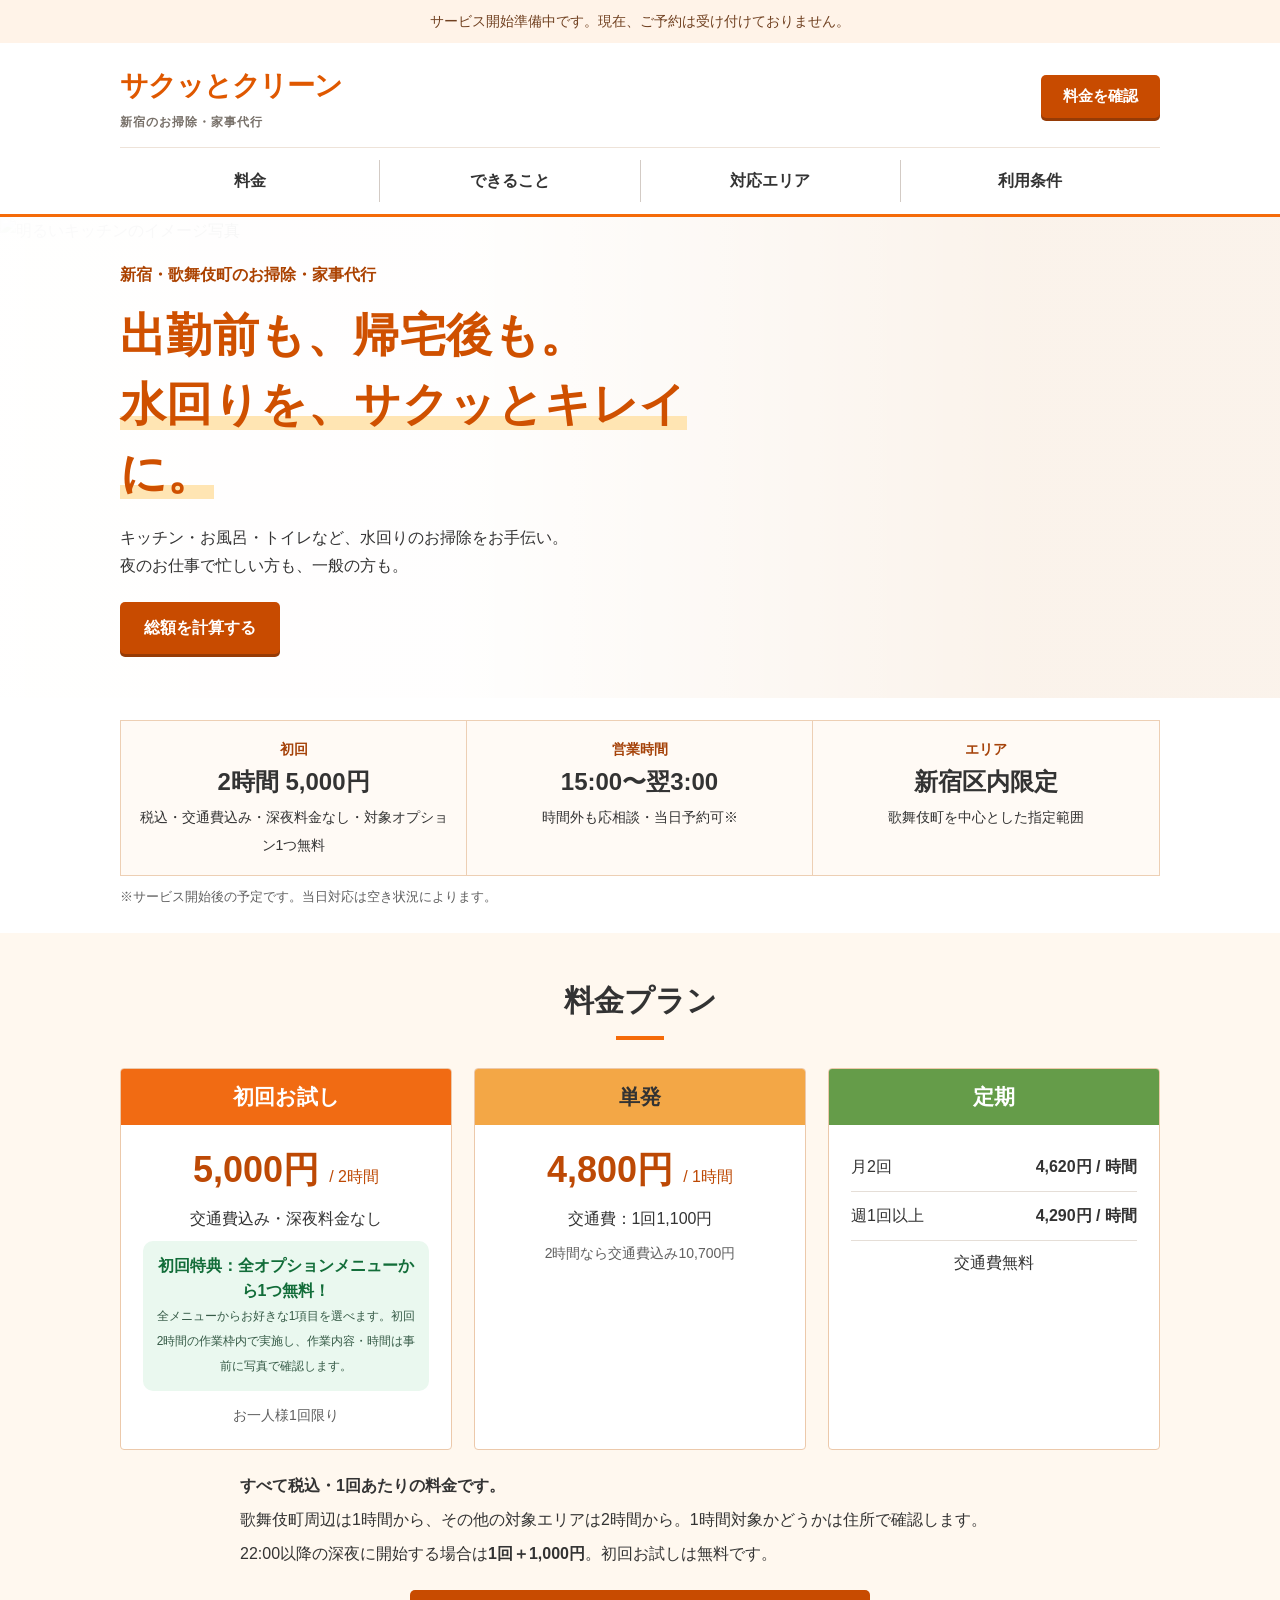
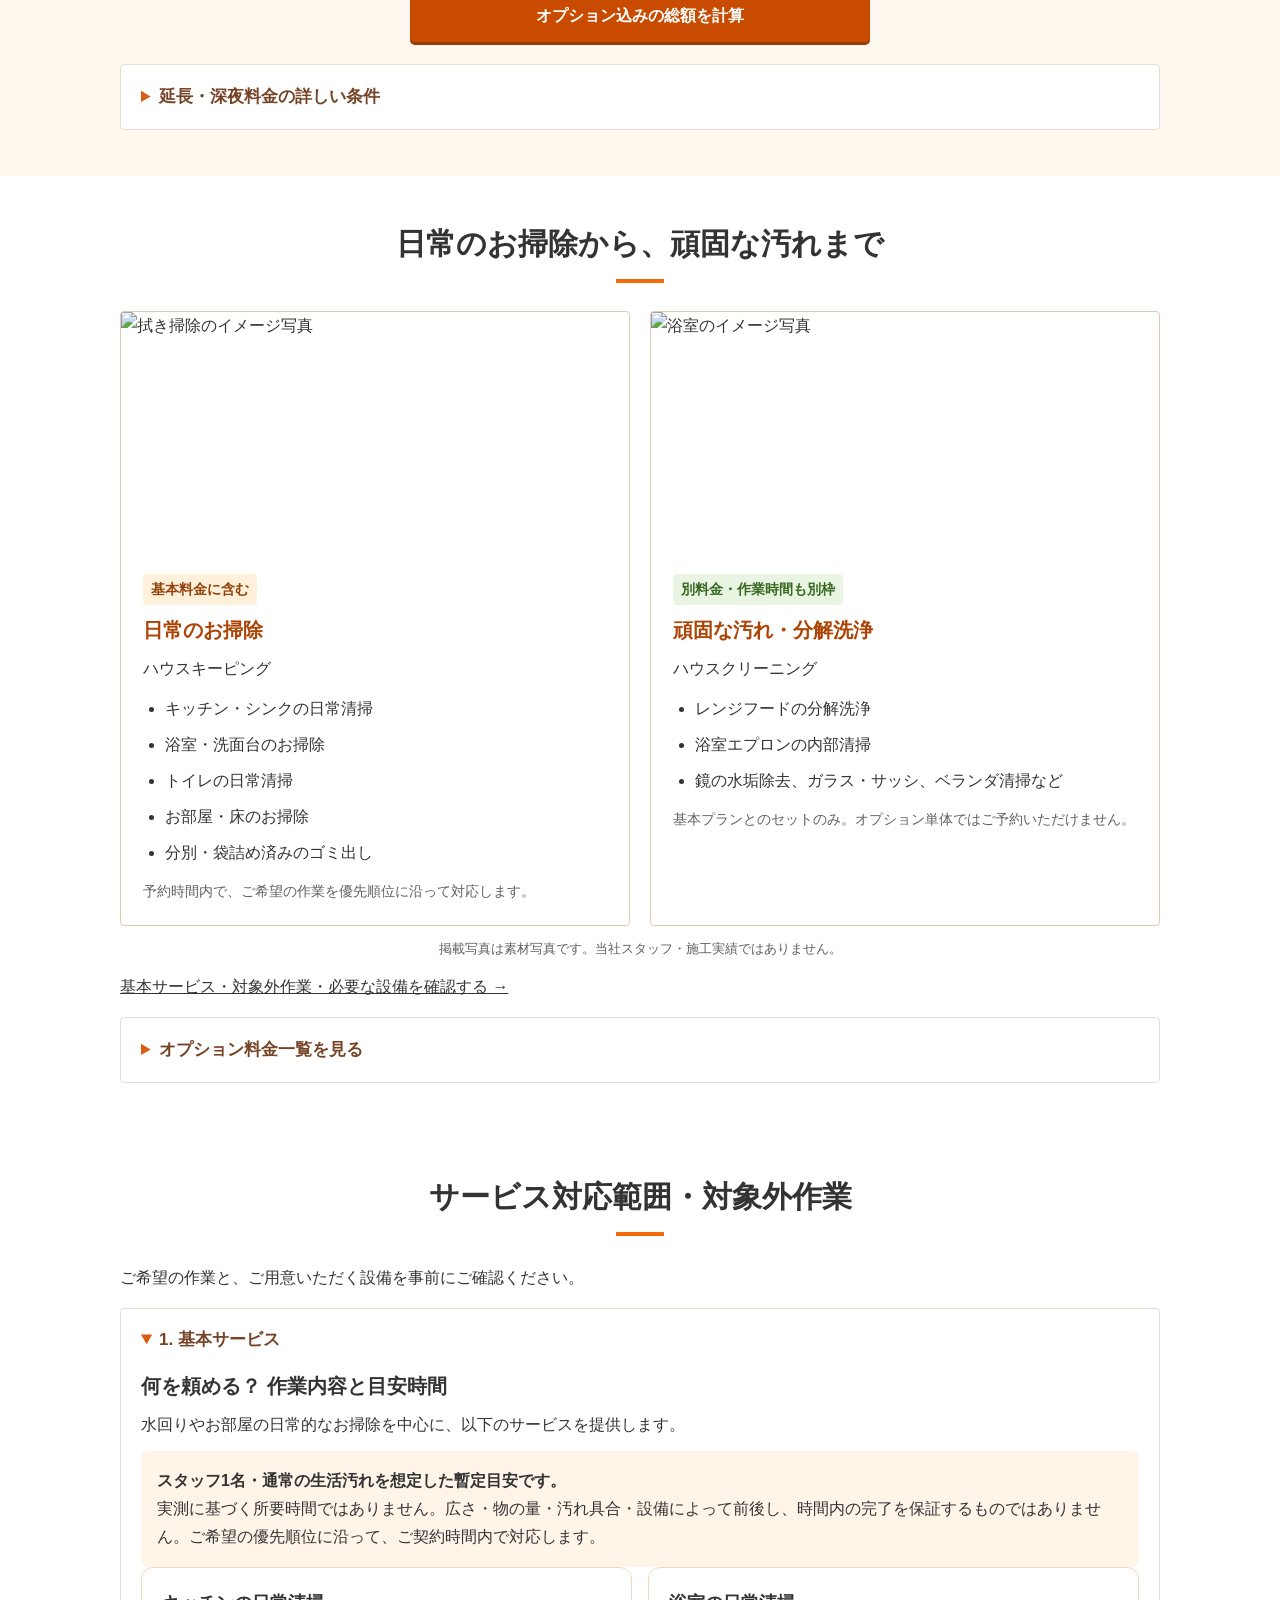
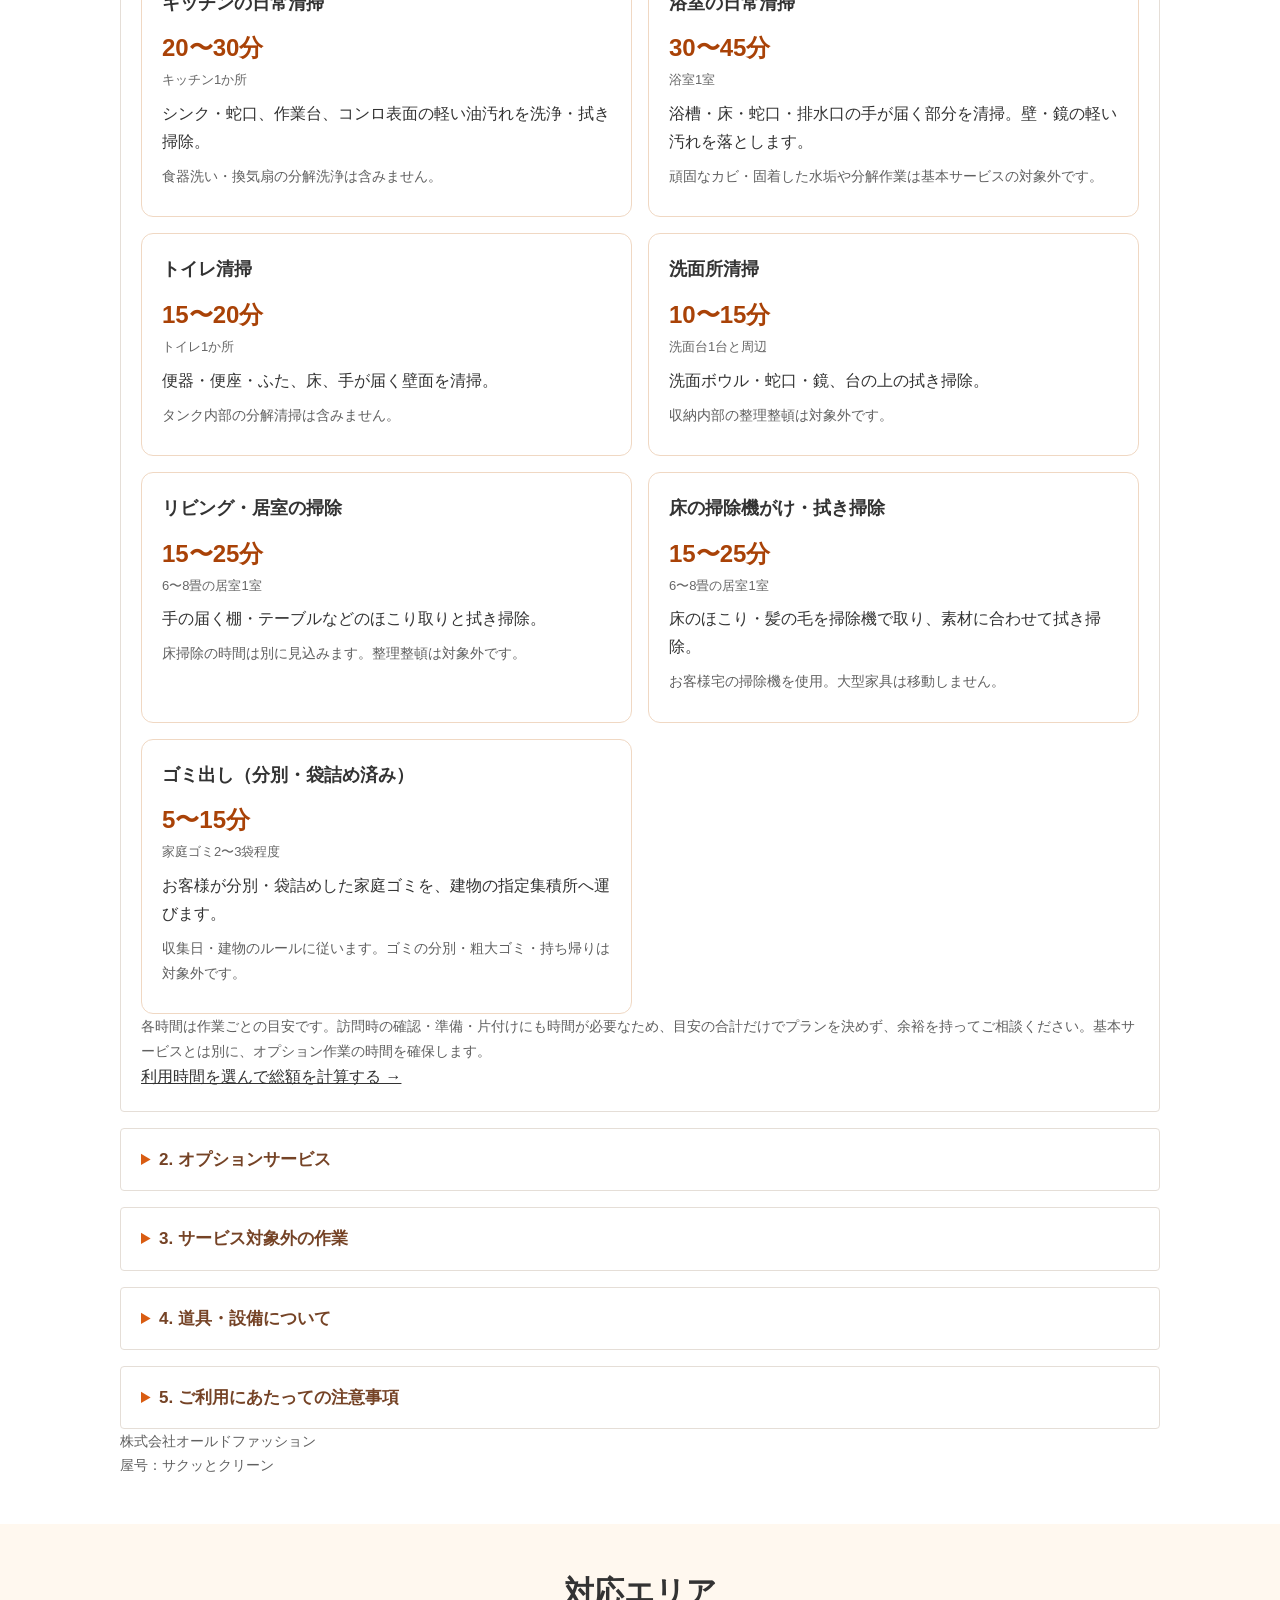
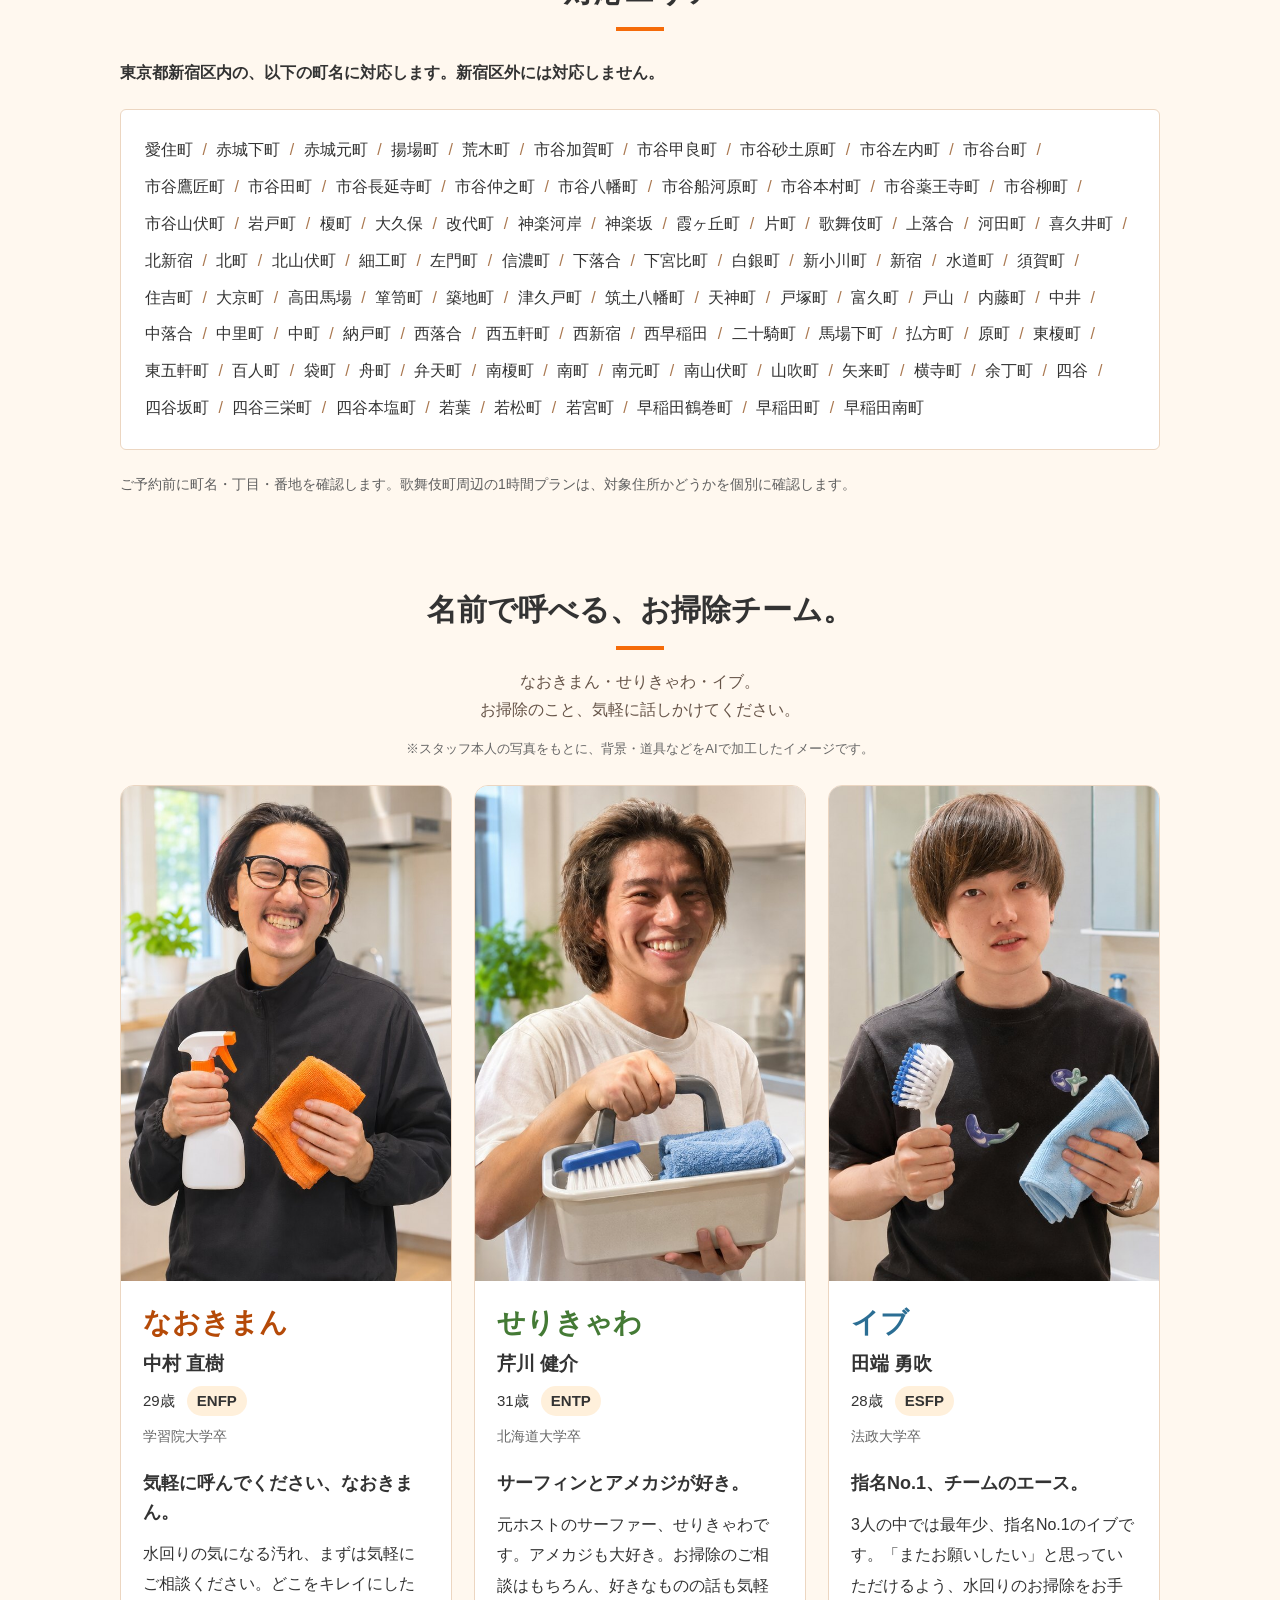
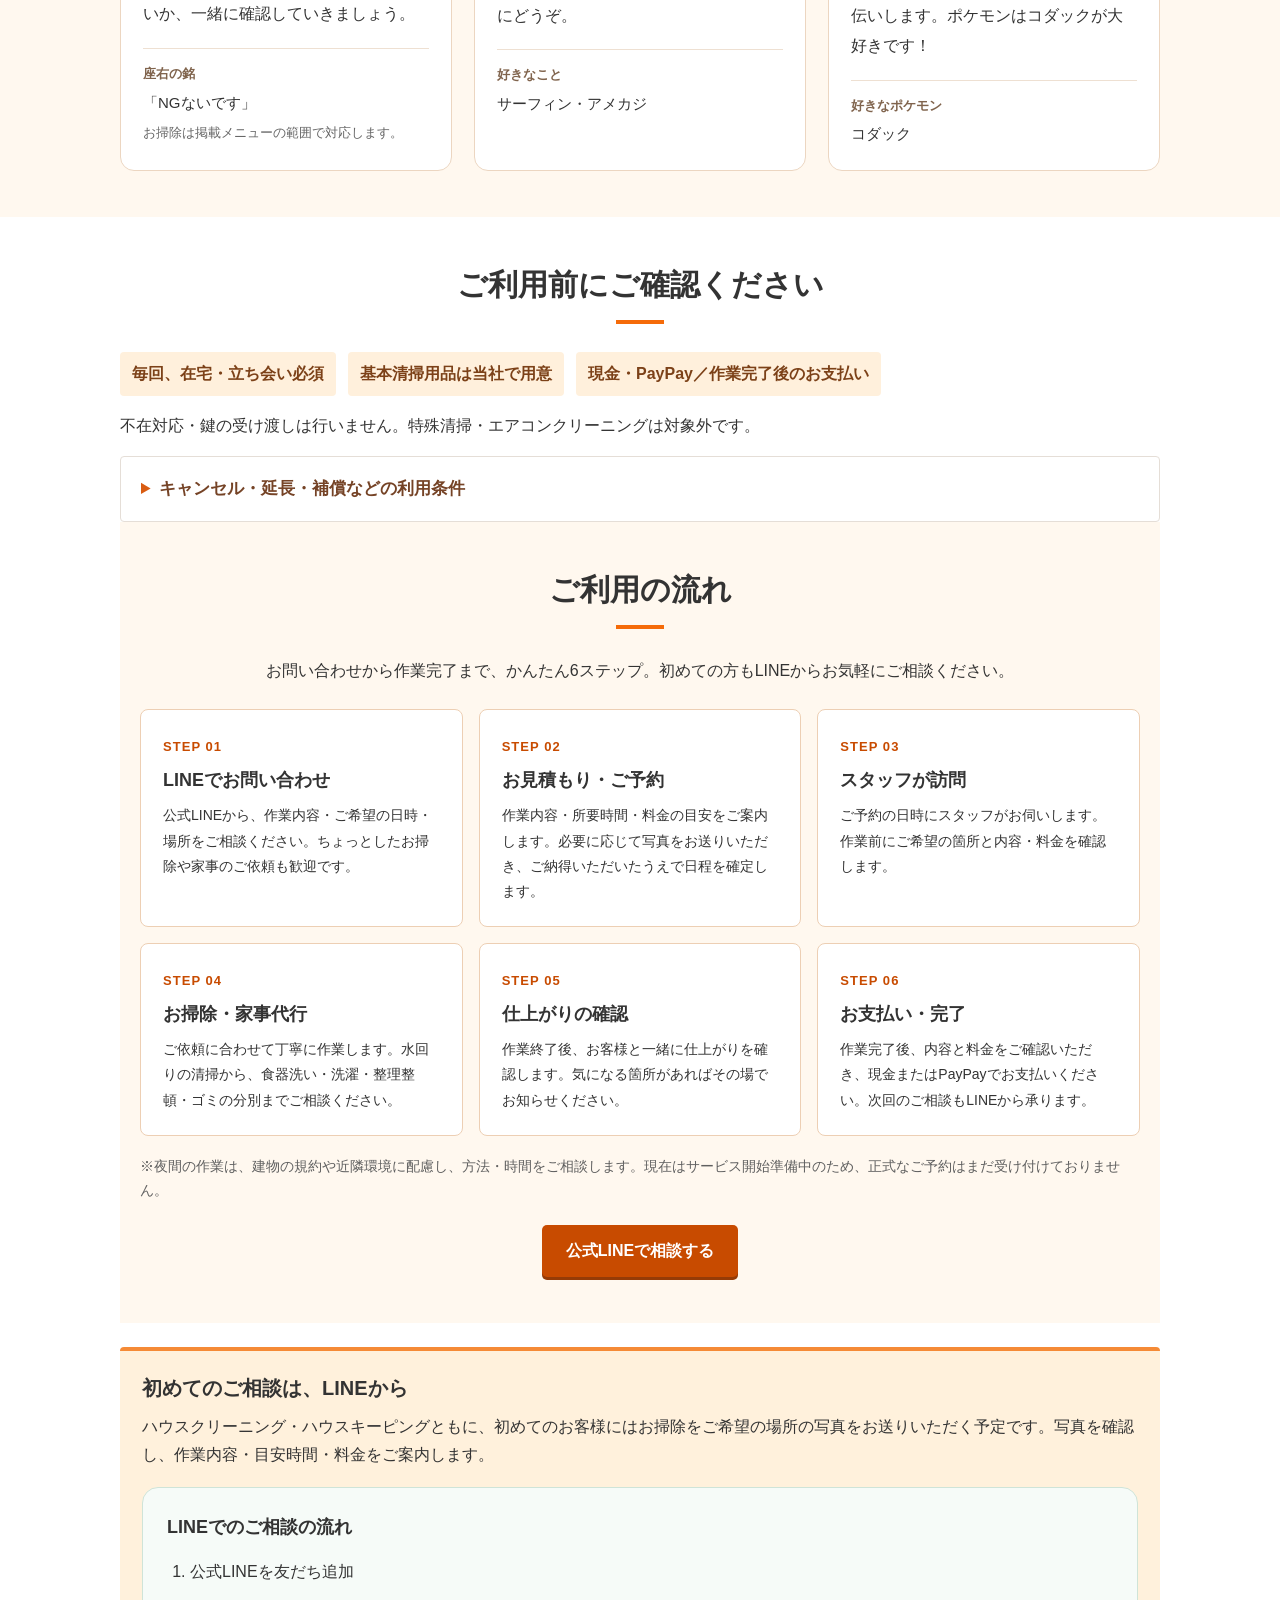
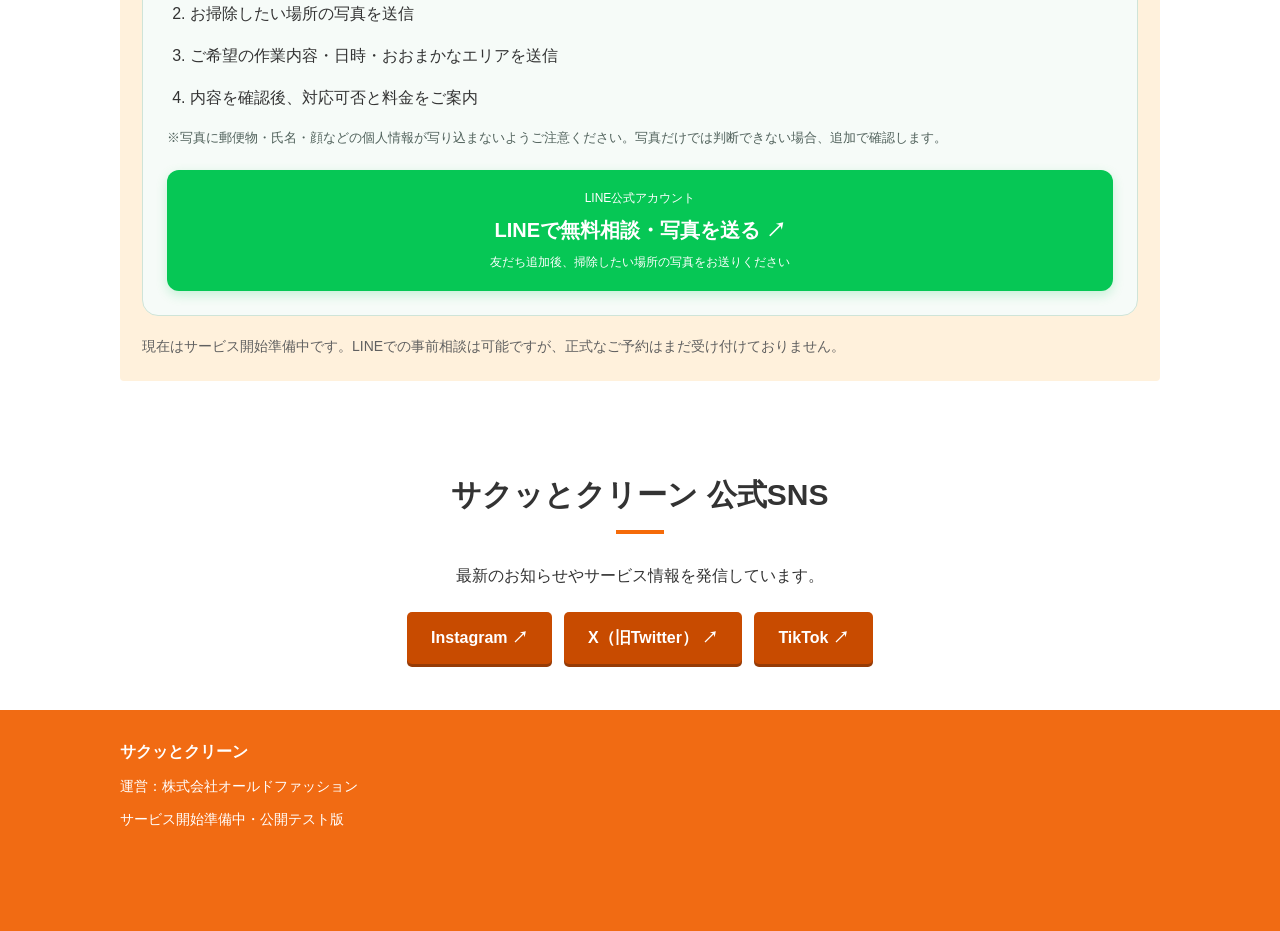
==== commit d368c1ed: "Add official Instagram X and TikTok links to homepage" ====
--- a/index.html
+++ b/index.html
@@ -25,7 +25,7 @@
 <section class="section" id="service-menu"><div class="wrap"><h2>日常のお掃除から、頑固な汚れまで</h2><div class="services">
 <article class="service-card" id="tasks"><img loading="lazy" src="https://images.unsplash.com/photo-1581578731548-c64695cc6952?auto=format&amp;fit=crop&amp;w=800&amp;q=80" alt="拭き掃除のイメージ写真" width="800" height="500"><div class="service-copy"><span class="tag">基本料金に含む</span><h3>日常のお掃除</h3><p>ハウスキーピング</p><ul><li>キッチン・シンクの日常清掃</li><li>浴室・洗面台のお掃除</li><li>トイレの日常清掃</li><li>お部屋・床のお掃除</li><li>分別・袋詰め済みのゴミ出し</li></ul><p class="note">予約時間内で、ご希望の作業を優先順位に沿って対応します。</p></div></article>
 <article class="service-card"><img loading="lazy" src="https://images.unsplash.com/photo-1584622650111-993a426fbf0a?auto=format&amp;fit=crop&amp;w=800&amp;q=80" alt="浴室のイメージ写真" width="800" height="500"><div class="service-copy"><span class="tag">別料金・作業時間も別枠</span><h3>頑固な汚れ・分解洗浄</h3><p>ハウスクリーニング</p><ul><li>レンジフードの分解洗浄</li><li>浴室エプロンの内部清掃</li><li>鏡の水垢除去、ガラス・サッシ、ベランダ清掃など</li></ul><p class="note">基本プランとのセットのみ。オプション単体ではご予約いただけません。</p></div></article></div><p class="photo-note">掲載写真は素材写真です。当社スタッフ・施工実績ではありません。</p>
-<p><a href="#service-scope">基本サービス・対象外作業・必要な設備を確認する →</a></p><details id="options"><summary>オプション料金一覧を見る</summary><div class="detail-body"><table><thead><tr><th scope="col">メニュー</th><th scope="col">税込料金</th></tr></thead><tbody><tr><td>レンジフード分解洗浄</td><td>8,800円</td></tr><tr><td>食洗機清掃</td><td>2,200円</td></tr><tr><td>浴室乾燥機清掃</td><td>8,800円</td></tr><tr><td>浴室エプロン内部清掃</td><td>3,300円</td></tr><tr><td>浴室鏡の水垢除去</td><td>2,200円</td></tr><tr><td>換気口清掃</td><td>2,200円</td></tr><tr><td>浴室防カビコート</td><td>3,300円</td></tr><tr><td>ガラス・サッシ清掃</td><td>料金確認中・要相談</td></tr><tr><td>ベランダ清掃</td><td>料金確認中・要相談</td></tr><tr><td>キッチン重点清掃（コンロ・グリル・ディスポーザー・シンク磨き）</td><td>料金確認中・要相談</td></tr></tbody></table><p class="note">各1回あたり。新規のお客様は全オプションメニューからお好きな1項目を無料でご利用いただけます。初回2時間の作業枠内で実施します。ご希望箇所の写真をLINEでお送りください。作業範囲・所要時間は事前確認となります。追加メニューの料金は準備中です。通常の有料オプションは作業時間を別途確保します。</p></div></details></div></section>
+<p><a href="#service-scope">基本サービス・対象外作業・必要な設備を確認する →</a></p><details id="options"><summary>オプション料金一覧を見る</summary><div class="detail-body"><h3>サクッとクリーン オプション料金表</h3><p class="note">株式会社オールドファッション　※料金はすべて税込です。</p><h3 style="margin:24px 0 10px;color:#b64c09">① 窓・屋外清掃</h3><table><thead><tr><th scope="col">メニュー</th><th scope="col">税込料金</th></tr></thead><tbody><tr><td>ガラス清掃（小窓・サッシ含む）</td><td>1,500円</td></tr><tr><td>ガラス清掃（腰高窓・サッシ含む）</td><td>2,000円</td></tr><tr><td>ガラス清掃（掃き出し窓・サッシ含む）</td><td>3,000円</td></tr><tr><td>ベランダ清掃（5㎡まで）</td><td>5,500円</td></tr><tr><td>ベランダ清掃（5㎡超・追加1㎡ごと）</td><td>1,100円</td></tr></tbody></table><h3 style="margin:24px 0 10px;color:#b64c09">② キッチン清掃</h3><table><thead><tr><th scope="col">メニュー</th><th scope="col">税込料金</th></tr></thead><tbody><tr><td>食洗機内部清掃</td><td>2,200円</td></tr><tr><td>コンロ・グリル内部清掃（セット）</td><td>3,500円</td></tr><tr><td>シンク磨き</td><td>3,300円</td></tr><tr><td>レンジフード分解洗浄</td><td>8,800円</td></tr><tr><td>キッチンおまとめセット</td><td>13,000円</td></tr></tbody></table><p class="note">※キッチンおまとめセット内容：食洗機内部清掃、コンロ・グリル内部清掃、シンク磨き、レンジフード分解洗浄</p><h3 style="margin:24px 0 10px;color:#b64c09">③ 浴室清掃</h3><table><thead><tr><th scope="col">メニュー</th><th scope="col">税込料金</th></tr></thead><tbody><tr><td>浴室乾燥機分解洗浄</td><td>8,800円</td></tr><tr><td>浴室エプロン内部清掃</td><td>3,300円</td></tr><tr><td>鏡の水垢除去</td><td>2,200円</td></tr><tr><td>防カビコーティング</td><td>3,300円</td></tr><tr><td>浴室おまとめセット</td><td>15,000円</td></tr></tbody></table><p class="note">※浴室おまとめセット内容：浴室乾燥機分解洗浄、浴室エプロン内部清掃、鏡の水垢除去、防カビコーティング</p><h3 style="margin:24px 0 10px">注意事項</h3><ul><li>各オプションは基本サービスへの追加メニューです。</li><li>清掃箇所の大きさや汚れの状態によっては、追加料金が発生する場合があります。</li><li>分解作業は対応可能な機種・構造に限ります。</li></ul><p class="note">新規のお客様は初回2時間の作業枠内でオプション1項目を無料でご利用いただけます。ご希望箇所の写真をLINEでお送りください。作業範囲・所要時間は事前確認となります。通常の有料オプションは作業時間を別途確保します。</p></div></details></div></section>
 <section class="section" id="service-scope"><div class="wrap"><h2>サービス対応範囲・対象外作業</h2><p>ご希望の作業と、ご用意いただく設備を事前にご確認ください。</p>
 <details open><summary>1. 基本サービス</summary><div class="detail-body"><div id="keeping-times"><h3>何を頼める？ 作業内容と目安時間</h3><p>水回りやお部屋の日常的なお掃除を中心に、以下のサービスを提供します。</p><p class="time-guidance"><strong>スタッフ1名・通常の生活汚れを想定した暫定目安です。</strong><br>実測に基づく所要時間ではありません。広さ・物の量・汚れ具合・設備によって前後し、時間内の完了を保証するものではありません。ご希望の優先順位に沿って、ご契約時間内で対応します。</p><div class="task-time-grid"><article class="task-time-card"><h4>キッチンの日常清掃</h4><p class="task-minutes">20〜30分<small>キッチン1か所</small></p><p>シンク・蛇口、作業台、コンロ表面の軽い油汚れを洗浄・拭き掃除。</p><p class="note">食器洗い・換気扇の分解洗浄は含みません。</p></article><article class="task-time-card"><h4>浴室の日常清掃</h4><p class="task-minutes">30〜45分<small>浴室1室</small></p><p>浴槽・床・蛇口・排水口の手が届く部分を清掃。壁・鏡の軽い汚れを落とします。</p><p class="note">頑固なカビ・固着した水垢や分解作業は基本サービスの対象外です。</p></article><article class="task-time-card"><h4>トイレ清掃</h4><p class="task-minutes">15〜20分<small>トイレ1か所</small></p><p>便器・便座・ふた、床、手が届く壁面を清掃。</p><p class="note">タンク内部の分解清掃は含みません。</p></article><article class="task-time-card"><h4>洗面所清掃</h4><p class="task-minutes">10〜15分<small>洗面台1台と周辺</small></p><p>洗面ボウル・蛇口・鏡、台の上の拭き掃除。</p><p class="note">収納内部の整理整頓は対象外です。</p></article><article class="task-time-card"><h4>リビング・居室の掃除</h4><p class="task-minutes">15〜25分<small>6〜8畳の居室1室</small></p><p>手の届く棚・テーブルなどのほこり取りと拭き掃除。</p><p class="note">床掃除の時間は別に見込みます。整理整頓は対象外です。</p></article><article class="task-time-card"><h4>床の掃除機がけ・拭き掃除</h4><p class="task-minutes">15〜25分<small>6〜8畳の居室1室</small></p><p>床のほこり・髪の毛を掃除機で取り、素材に合わせて拭き掃除。</p><p class="note">お客様宅の掃除機を使用。大型家具は移動しません。</p></article><article class="task-time-card"><h4>ゴミ出し（分別・袋詰め済み）</h4><p class="task-minutes">5〜15分<small>家庭ゴミ2〜3袋程度</small></p><p>お客様が分別・袋詰めした家庭ゴミを、建物の指定集積所へ運びます。</p><p class="note">収集日・建物のルールに従います。ゴミの分別・粗大ゴミ・持ち帰りは対象外です。</p></article></div><p class="note">各時間は作業ごとの目安です。訪問時の確認・準備・片付けにも時間が必要なため、目安の合計だけでプランを決めず、余裕を持ってご相談ください。基本サービスとは別に、オプション作業の時間を確保します。</p><a href="estimate.html">利用時間を選んで総額を計算する →</a></div></div></details>
 <details><summary>2. オプションサービス</summary><div class="detail-body"><p>当社料金表に掲載しているオプションサービスは、追加料金にて対応いたします。</p><p>オプションの内容および料金は、当社料金表に準じます。</p><p>オプションは基本サービスとのセットのみ。作業時間はご予約のキーピング時間とは別枠です。</p><a href="#options">オプション料金一覧を見る</a></div></details>
@@ -45,4 +45,4 @@
 <article class="flow-step"><span class="flow-num">STEP 06</span><h3>お支払い・完了</h3><p>作業完了後、内容と料金をご確認いただき、現金またはPayPayでお支払いください。次回のご相談もLINEから承ります。</p></article>
 </div><p class="note" style="margin-top:18px">※夜間の作業は、建物の規約や近隣環境に配慮し、方法・時間をご相談します。現在はサービス開始準備中のため、正式なご予約はまだ受け付けておりません。</p><p style="text-align:center;margin-top:22px"><a class="button" href="https://lin.ee/p1Ahyrw" target="_blank" rel="noopener noreferrer">公式LINEで相談する</a></p></div></section>
 <div class="contact" id="contact"><h3>初めてのご相談は、LINEから</h3><p>ハウスクリーニング・ハウスキーピングともに、初めてのお客様にはお掃除をご希望の場所の写真をお送りいただく予定です。写真を確認し、作業内容・目安時間・料金をご案内します。</p><div id="line-guide" class="line-guide"><strong>LINEでのご相談の流れ</strong><ol><li>公式LINEを友だち追加</li><li>お掃除したい場所の写真を送信</li><li>ご希望の作業内容・日時・おおまかなエリアを送信</li><li>内容を確認後、対応可否と料金をご案内</li></ol><p class="line-privacy">※写真に郵便物・氏名・顔などの個人情報が写り込まないようご注意ください。写真だけでは判断できない場合、追加で確認します。</p><a class="line-live" href="https://lin.ee/p1Ahyrw" target="_blank" rel="noopener noreferrer"><span>LINE公式アカウント</span><strong>LINEで無料相談・写真を送る ↗</strong><small>友だち追加後、掃除したい場所の写真をお送りください</small></a></div><p class="note">現在はサービス開始準備中です。LINEでの事前相談は可能ですが、正式なご予約はまだ受け付けておりません。</p></div></div></section></main>
-<footer id="about"><div class="wrap"><strong>サクッとクリーン</strong><p>運営：株式会社オールドファッション</p><p>サービス開始準備中・公開テスト版</p></div></footer><div class="sticky-cta"><a class="button" href="estimate.html">料金の総額を計算する</a></div></body></html>+<section class="section" id="social" aria-labelledby="social-title"><div class="wrap" style="text-align:center"><h2 id="social-title">サクッとクリーン 公式SNS</h2><p>最新のお知らせやサービス情報を発信しています。</p><div style="display:flex;justify-content:center;align-items:center;flex-wrap:wrap;gap:12px;margin-top:22px"><a class="button" href="https://www.instagram.com/sakutto_clean/" target="_blank" rel="noopener noreferrer">Instagram ↗</a><a class="button" href="https://x.com/sakutto_clean" target="_blank" rel="noopener noreferrer">X（旧Twitter） ↗</a><a class="button" href="https://www.tiktok.com/@sakutto_clean" target="_blank" rel="noopener noreferrer">TikTok ↗</a></div></div></section><footer id="about"><div class="wrap"><strong>サクッとクリーン</strong><p>運営：株式会社オールドファッション</p><p>サービス開始準備中・公開テスト版</p></div></footer><div class="sticky-cta"><a class="button" href="estimate.html">料金の総額を計算する</a></div></body></html>
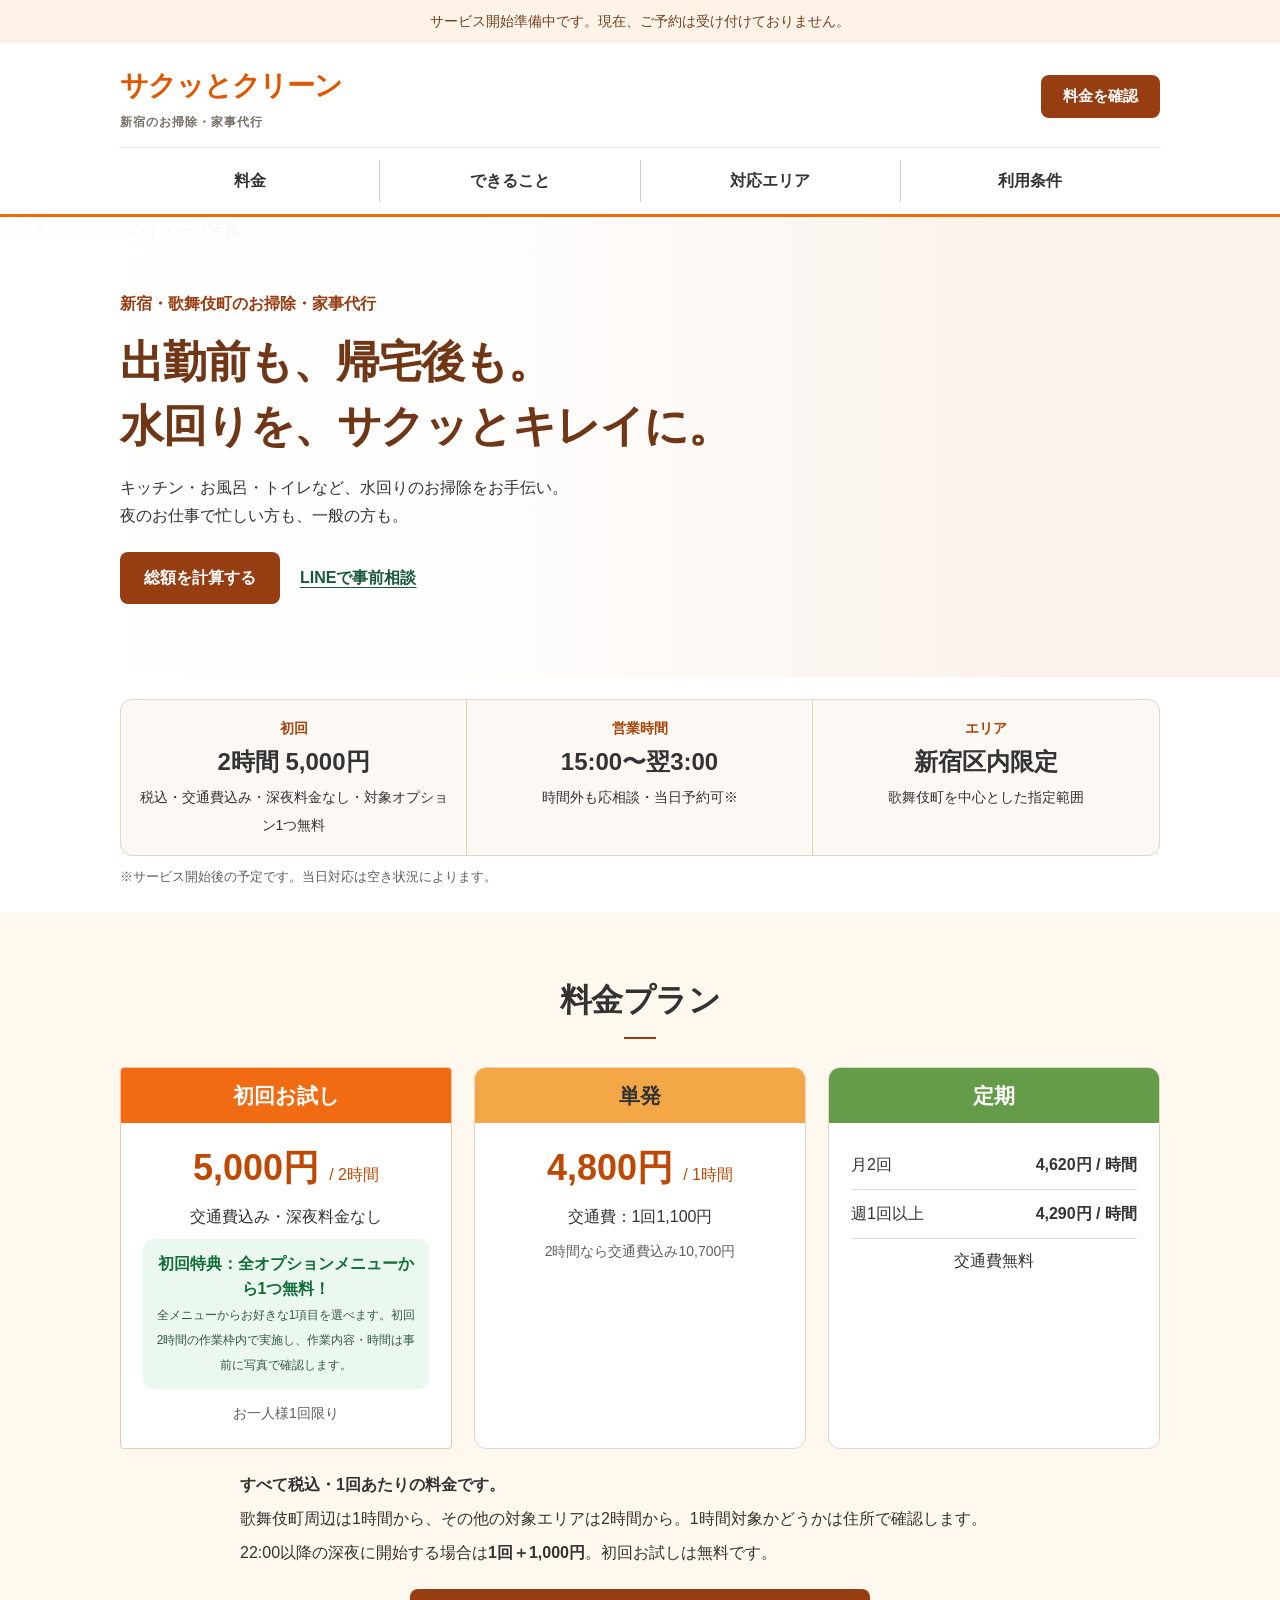
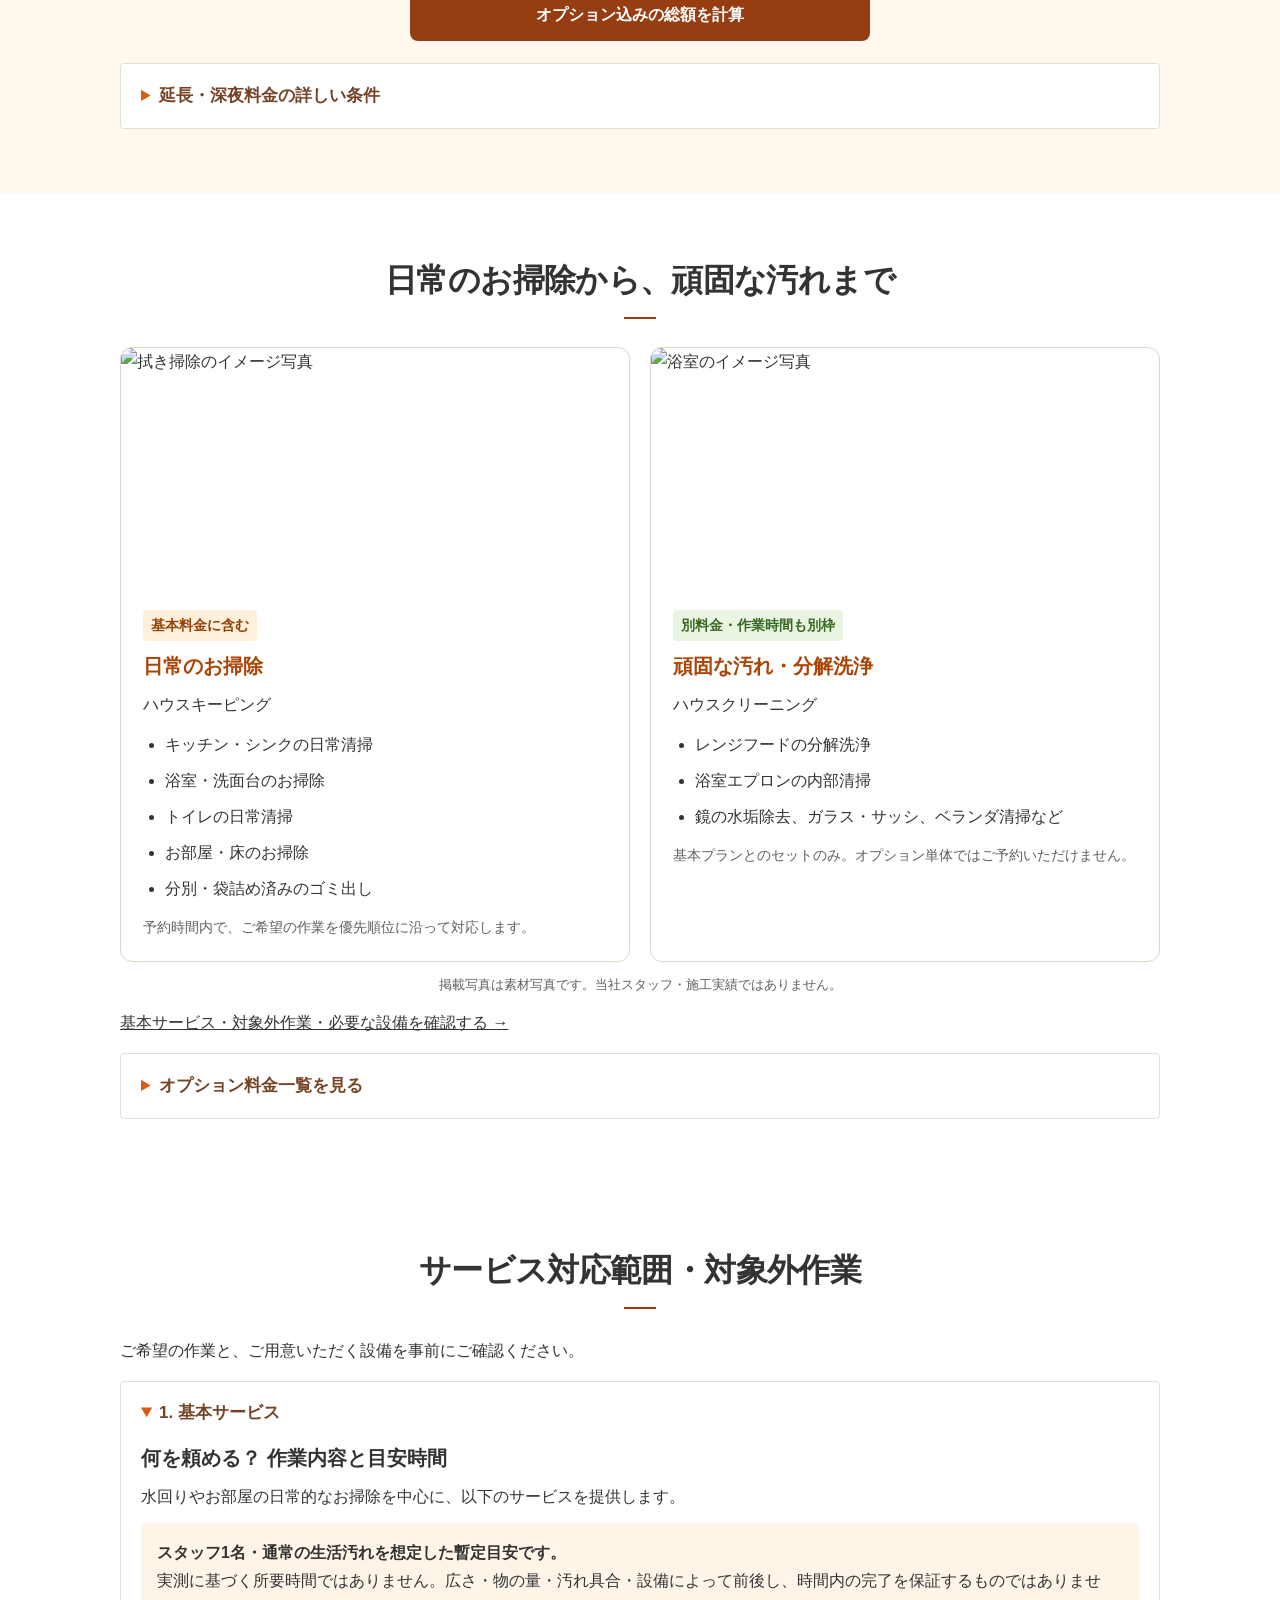
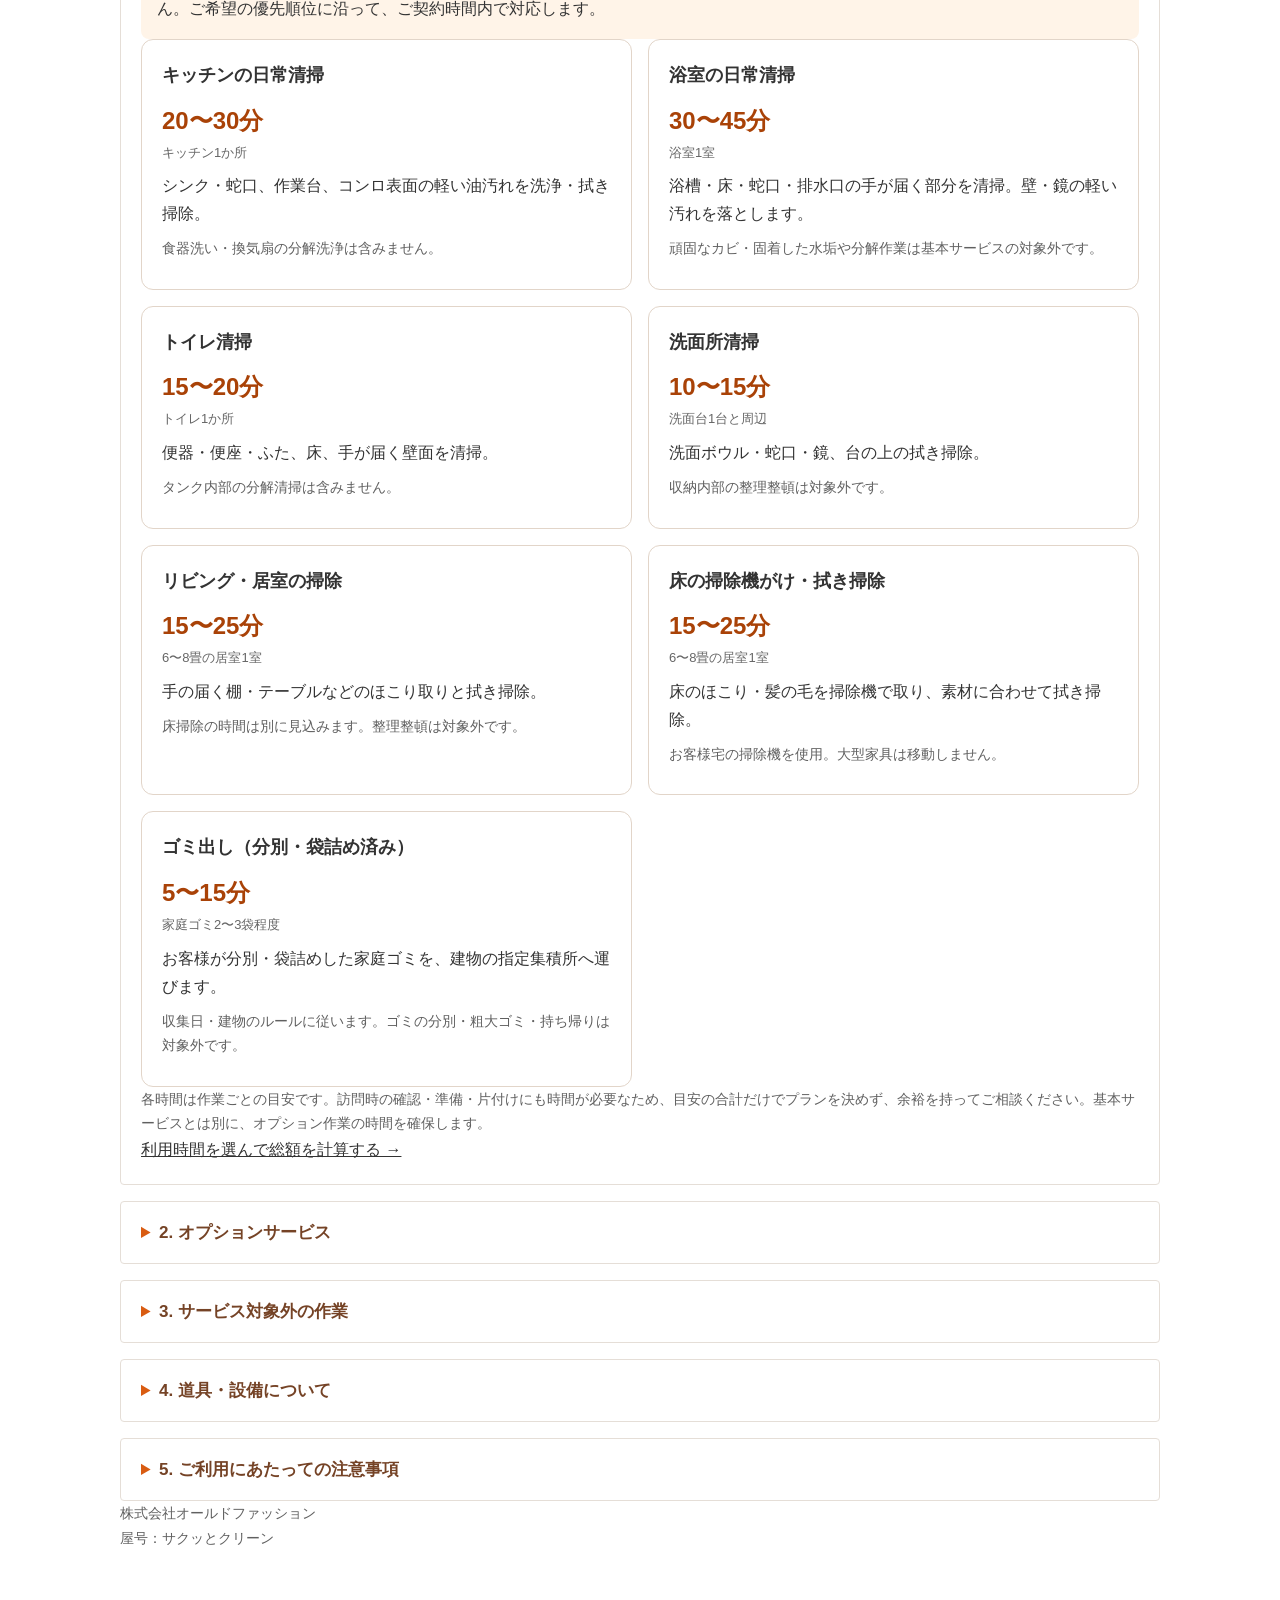
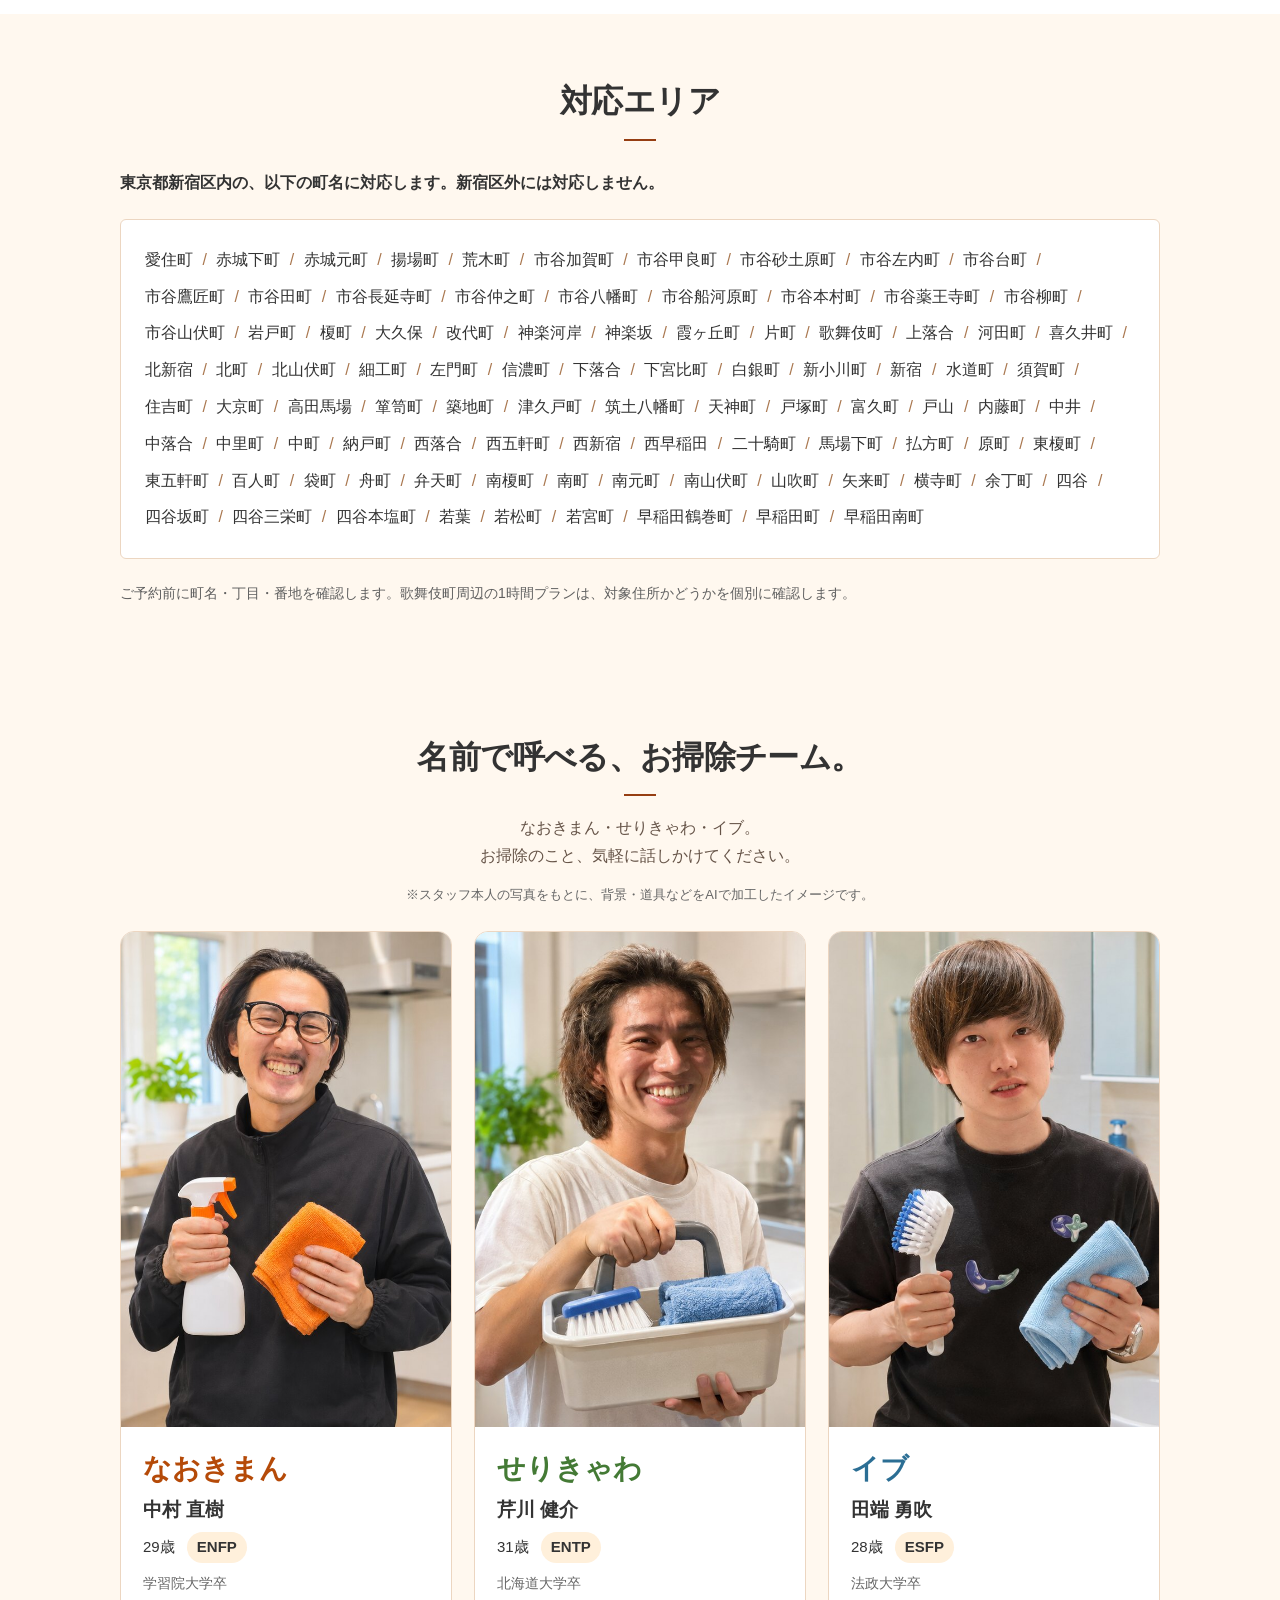
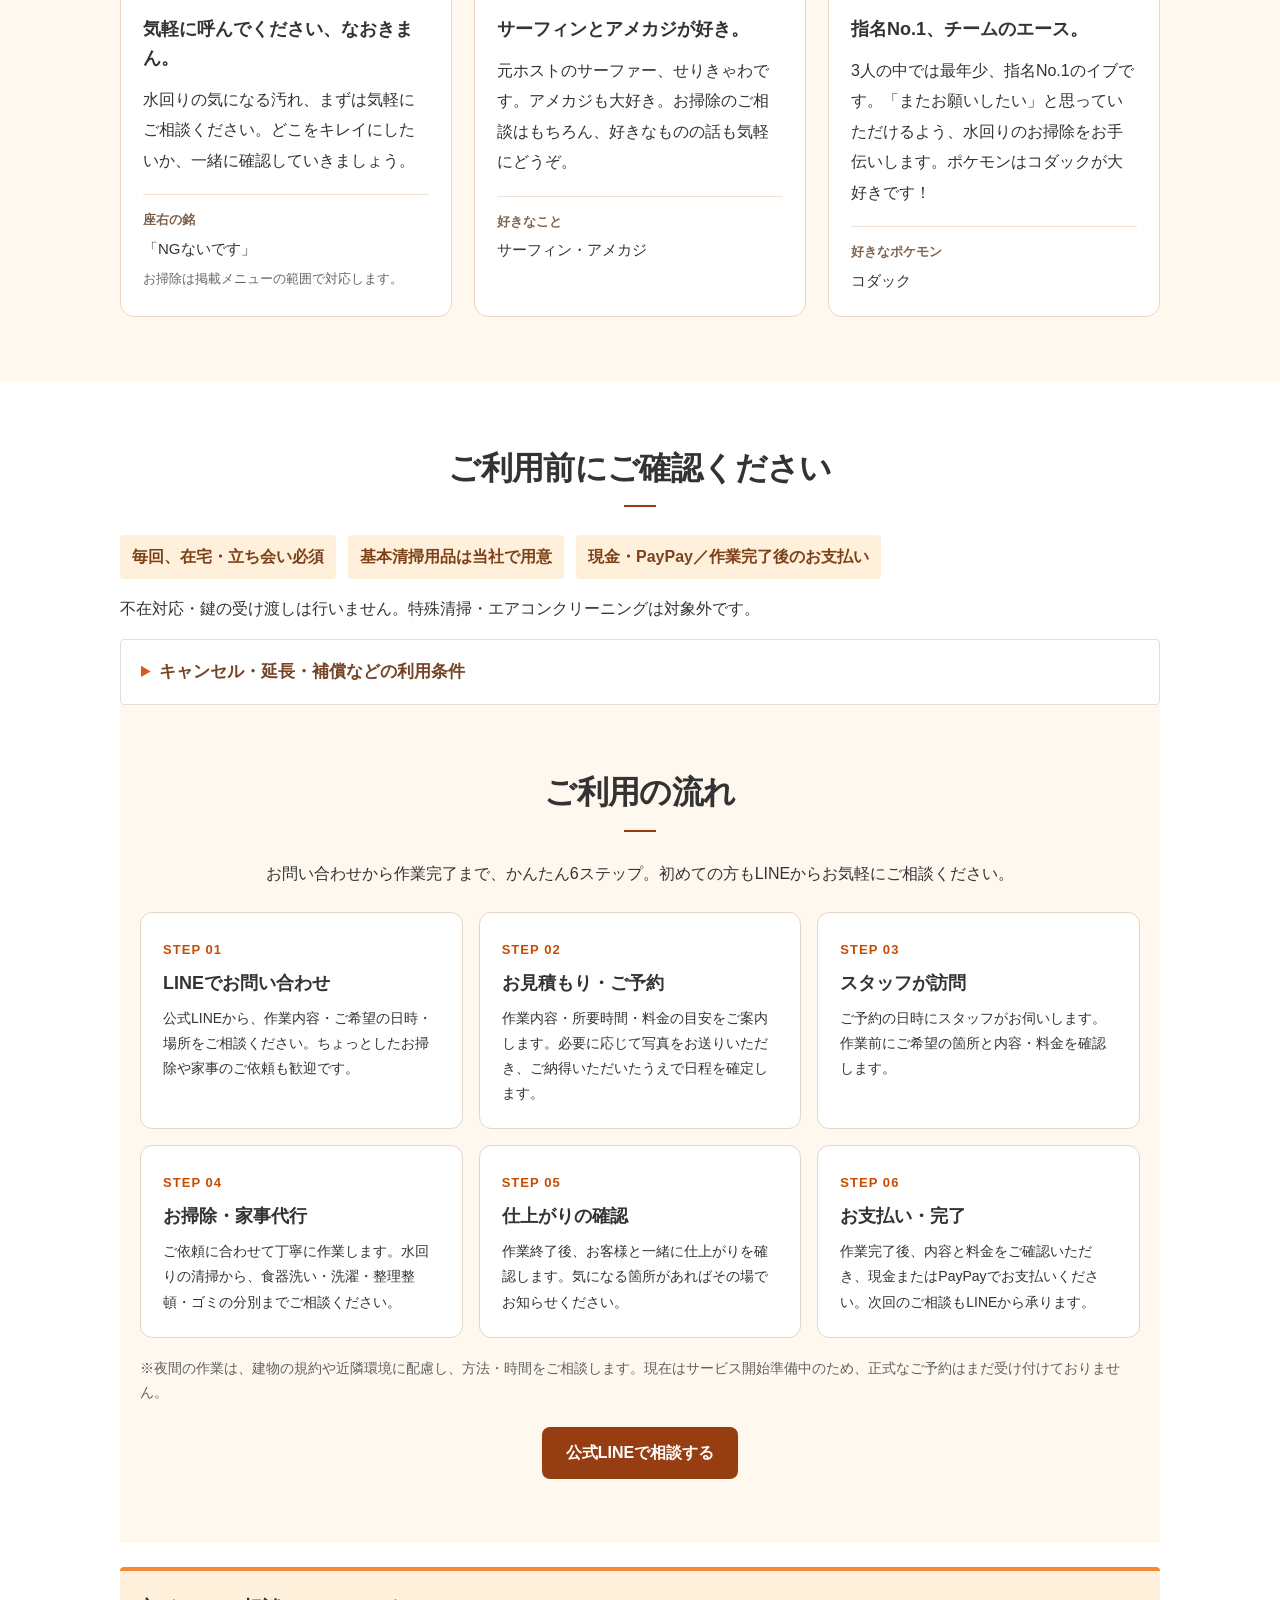
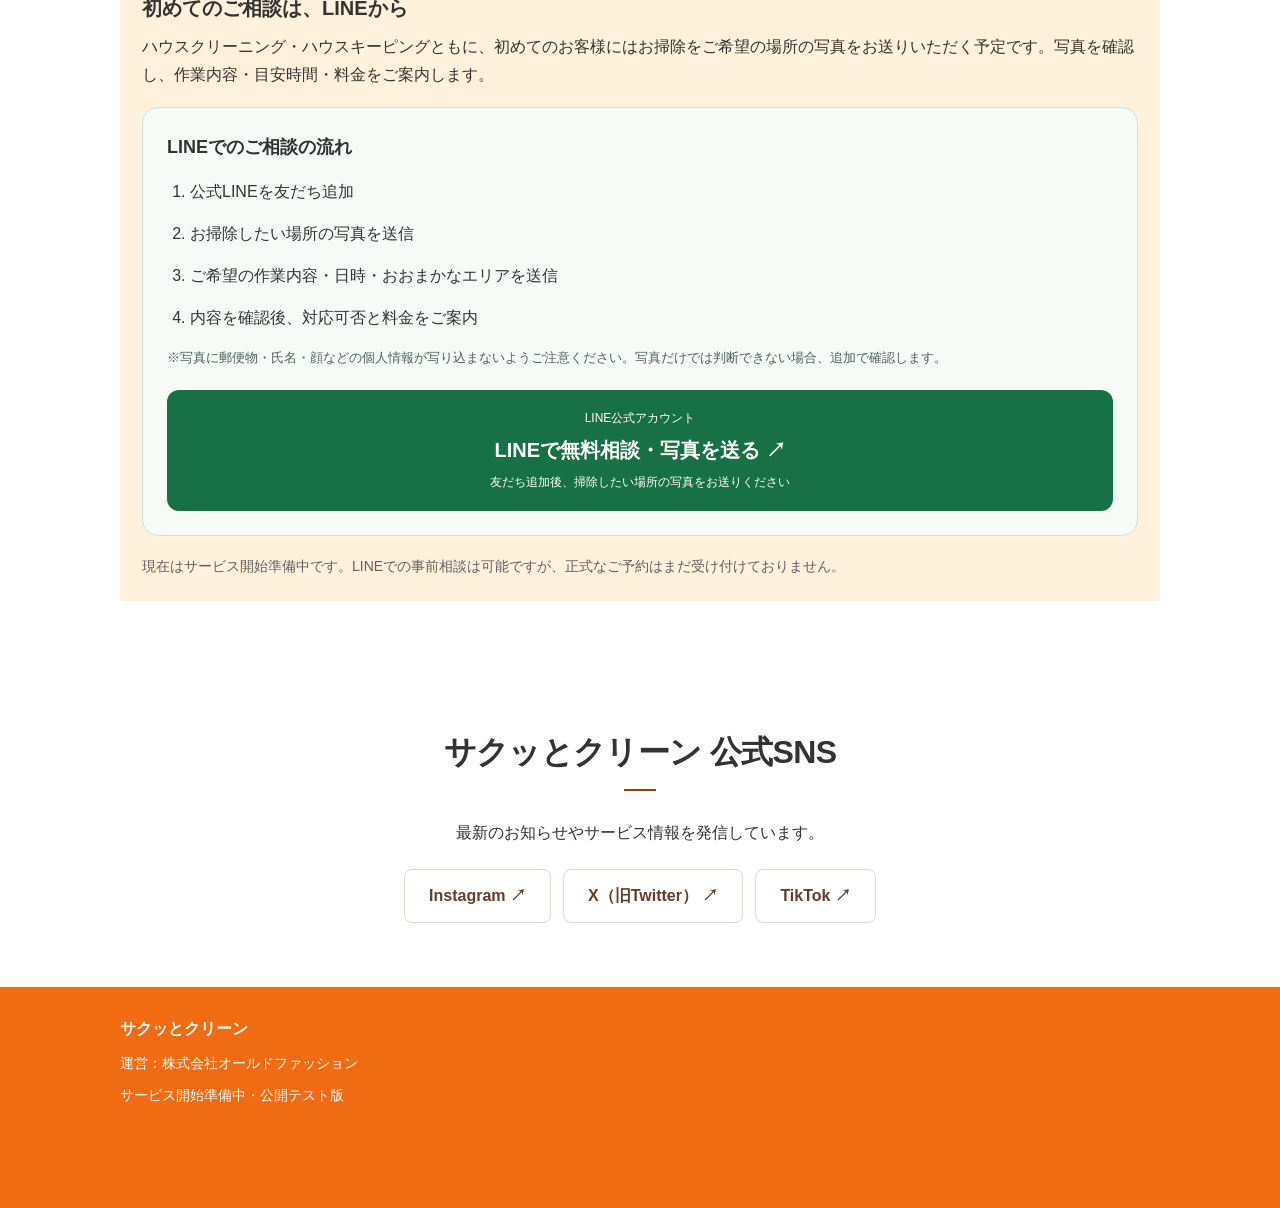
==== commit da39e8f2: "Polish the orange layout and defer original staff photos" ====
--- a/index.html
+++ b/index.html
@@ -11,10 +11,10 @@
 .hero{padding:0 0 24px;background:#fff}.hero>.wrap{width:100%;max-width:none}.hero-grid{position:relative;isolation:isolate;min-height:430px;display:flex;align-items:center;padding:44px max(24px,calc((100% - 1040px)/2));overflow:hidden;background:#faf1e8}.hero-grid>div{z-index:2;max-width:620px}.hero-grid>img{position:absolute;inset:0;width:100%;height:100%;border-radius:0;z-index:-2;object-position:70% 50%;margin:0}.hero-grid:after{content:"";position:absolute;inset:0;background:linear-gradient(90deg,rgba(255,255,255,.98) 0%,rgba(255,255,255,.94) 36%,rgba(255,255,255,.12) 80%);z-index:-1}.hero .eyebrow{color:#ab4200;font-size:16px}.hero h1{font-size:46px;color:#cf5000;line-height:1.5;letter-spacing:.01em}.hero h1 span{background:linear-gradient(transparent 74%,#ffe5b3 74%)}.hero .button{margin-top:22px}.hero p{font-weight:500}.quick{width:min(100% - 40px,1040px);margin:22px auto 0;gap:0;border:1px solid #edcfb4;border-radius:0;background:#fffaf5}.quick>div,.quick>div:first-child,.quick>div:last-child{border-radius:0;background:transparent;text-align:center;border-right:1px solid #edcfb4}.quick>div:last-child{border:0}.quick span{color:#a54209;font-weight:700}.quick strong{font-size:24px;color:#333}.hero>.wrap>.note{width:min(100% - 40px,1040px);margin:10px auto 0;font-size:13px}.button{background:var(--accent);border-radius:5px;box-shadow:0 3px 0 #963b06}.button:hover{background:#a43f00}.section{padding:46px 0;border:0}.soft{background:#fff8ef}.section>.wrap>h2{text-align:center;font-size:30px;margin-bottom:28px}.section>.wrap>h2:after{content:"";display:block;width:48px;height:4px;background:var(--orange);margin:14px auto 0}.plans{gap:22px}.plan,.plan:first-child{border:1px solid #ecc9ab;background:#fff;border-radius:4px;padding:0 22px 22px;overflow:hidden}.plan h3{margin:0 -22px 18px;text-align:center;padding:12px 10px;background:#f3a746;color:#333;font-size:21px}.plan:first-child h3{background:#f16b13;color:white}.plan:last-child h3{background:#659c49;color:white}.plan .price{color:#bd4905;font-size:36px;text-align:center}.plan>p{text-align:center}.rate-row{font-size:16px;padding:10px 0}.pricing-note{max-width:800px;margin:22px auto}.pricing-note>.button{display:flex;width:min(100%,460px);margin:22px auto 0}.service-card{border-radius:4px;border-color:#e4c9b2}.service-card img{height:240px}.tag{background:#fff0dc;color:#92430b}.service-card:last-child .tag{background:#eaf4e3;color:#376821}.service-copy h3{color:#ac4405}.area-grid p{background:#fff;border:1px solid #ecd6c1;border-radius:4px}.area-grid b{color:#b64a0b}.essential span{background:#fff0dc;color:#7c4118;border-radius:4px}.contact{background:#fff1dc;border-radius:4px;border-top:4px solid #f58a36}details{border-radius:4px}summary{color:#754326}summary::marker{color:#d95c12}footer{background:#f16b13;color:white}.sticky-cta{border-color:#edcbae}.photo-note{text-align:center}
 @media(max-width:700px){.head{display:flex;padding:12px 0 10px;gap:8px}.logo{font-size:23px}.brand-caption{font-size:10px}.header-cta{font-size:13px;padding:8px 12px;min-height:40px}.head nav{margin-top:6px;padding-top:10px}.head nav a{font-size:14px;padding:3px 0}.hero-grid{min-height:320px;padding:28px 20px;align-items:flex-start}.hero-grid>div{max-width:100%}.hero .eyebrow{font-size:13px;margin-bottom:10px}.hero h1{font-size:30px;line-height:1.55}.hero-grid>img{height:100%;width:100%;object-position:65% center}.hero-grid:after{background:linear-gradient(90deg,rgba(255,255,255,.97),rgba(255,255,255,.87) 55%,rgba(255,255,255,.38))}.hero p{font-size:15px;line-height:1.85}.hero .button{display:inline-flex;min-height:44px;font-size:14px;margin-top:18px}.quick{width:calc(100% - 32px);margin-top:16px;grid-template-columns:1fr}.quick>div,.quick>div:first-child,.quick>div:last-child{text-align:left;border:0;border-bottom:1px solid #edcfb4;padding:10px 14px}.quick>div:last-child{border-bottom:0}.quick strong{font-size:21px}.quick small{font-size:13px}.hero>.wrap>.note{width:calc(100% - 32px)}.section{padding:30px 0}.section>.wrap>h2{font-size:25px;margin-bottom:22px}.plans{gap:16px}.plan,.plan:first-child{padding:0 18px 18px}.plan h3{margin:0 -18px 12px;padding:10px;font-size:20px}.plan .price{font-size:34px}.service-card img{height:175px}.service-copy{padding:18px}.sticky-cta .button{box-shadow:none}.hero{padding-bottom:20px}}
 .staff-profile{display:grid;grid-template-columns:220px 1fr;gap:32px;align-items:center;max-width:700px;margin:auto;background:white;border:1px solid #ecd6c1;padding:24px}.staff-profile img{width:220px;height:auto;border-radius:4px}.staff-profile h3{font-size:26px;color:#ad4608}.staff-profile dl{display:grid;grid-template-columns:80px 1fr;gap:12px;margin:18px 0 0}.staff-profile dt{color:#666}.staff-profile dd{margin:0;font-weight:700}@media(max-width:700px){.staff-profile{grid-template-columns:1fr;padding:20px;gap:20px}.staff-profile img{width:180px;margin:auto}.staff-profile h3{text-align:center}.hero h1{font-size:28px}}.staff-intro{text-align:center;margin:-10px 0 24px;color:#655347}.staff-profile{max-width:860px;grid-template-columns:240px 1fr;border:0;border-radius:16px;padding:30px;box-shadow:0 4px 18px #6c380b0a}.staff-profile img{width:240px;border-radius:12px}.staff-hello{color:#a6440a;font-size:15px;font-weight:700;margin-bottom:8px}.staff-mbti{display:inline-block;vertical-align:middle;background:#fff0d5;border-radius:20px;font-size:14px;color:#84511b;padding:4px 12px;margin-left:6px}.staff-message{font-size:23px;line-height:1.65;font-weight:700;margin:18px 0 12px!important;color:#a74508}.staff-description{font-size:16px;line-height:1.9}.staff-profile dl{font-size:14px;border-top:1px solid #eedfce;padding-top:16px;gap:5px 12px}@media(max-width:700px){#staff h2{font-size:24px}.staff-intro{font-size:15px}.staff-profile{grid-template-columns:1fr;padding:22px;gap:20px}.staff-profile img{width:190px}.staff-hello{text-align:center}.staff-message{font-size:21px}.staff-profile h3{font-size:25px}}.town-list{margin:22px 0;padding:22px 24px;background:#fff;border:1px solid #ecd6c1;border-radius:6px;line-height:2.3;font-size:16px}.town-item{display:inline-block;white-space:nowrap}.town-separator{color:#aa7850;margin:0 5px}@media(max-width:700px){.town-list{padding:16px;line-height:2.2}.town-separator{margin:0 3px}}.team-grid{display:grid;grid-template-columns:repeat(3,minmax(0,1fr));gap:22px}.team-card{overflow:hidden;border:1px solid #ecd6c1;border-radius:14px;background:white}.team-photo{height:300px;background:#000;overflow:hidden}.team-photo img{width:100%;height:100%;object-fit:contain;object-position:center top}.team-copy{padding:22px}.team-nickname{font-size:28px;font-weight:800;color:#b54a08;line-height:1.4;margin-bottom:8px}.team-card:nth-child(2) .team-nickname{color:#447a35}.team-card:nth-child(3) .team-nickname{color:#2b6e94}.team-copy h3{font-size:19px;margin-bottom:8px}.team-meta{font-size:15px;margin:0!important}.team-meta span{display:inline-block;padding:2px 10px;background:#fff0db;border-radius:20px;margin-left:8px;font-weight:700}.team-school{font-size:14px;color:#666;margin-top:8px!important}.team-copy h4{font-size:18px;line-height:1.6;margin:20px 0 12px}.team-description{font-size:16px;line-height:1.9}.team-extra{font-size:15px;border-top:1px solid #eee0d2;padding-top:14px;margin-top:18px!important}.team-extra b{display:block;font-size:13px;color:#80644d;margin-bottom:4px}.team-note{font-size:13px;color:#666;margin-top:6px!important}@media(max-width:700px){.team-grid{grid-template-columns:1fr;gap:24px}.team-card{max-width:440px;width:100%;margin:auto}.team-photo{height:300px}.team-copy{padding:22px}.team-nickname{font-size:30px}}.team-tools{height:auto;aspect-ratio:2/3;background:#f7f0e8;position:relative}.team-tools img{position:absolute;inset:0 auto auto 0;width:300%;max-width:none;height:100%;object-fit:fill}.team-tools .portrait-1{transform:translateX(-33.333333%)}.team-tools .portrait-2{transform:translateX(-66.666667%)}.staff-image-note{text-align:center;font-size:13px;color:#666;margin:-10px 0 24px}@media(max-width:700px){.team-tools{height:auto;aspect-ratio:2/3}}.scope-grid{display:grid;grid-template-columns:repeat(2,minmax(0,1fr));gap:8px 28px}#service-scope{scroll-margin-top:100px}#service-scope summary{line-height:1.6}#service-scope li{margin-bottom:8px}@media(max-width:600px){.scope-grid{grid-template-columns:1fr}} .team-tools img.portrait-single{width:100%;height:100%;object-fit:cover;transform:none}.task-time-grid{display:grid;grid-template-columns:repeat(2,minmax(0,1fr));gap:16px}.task-time-card{border:1px solid #f0d8c3;background:#fff;padding:20px;border-radius:12px}.task-time-card h4{font-size:18px;margin:0 0 8px}.task-time-card p{margin:8px 0}.task-minutes{color:#a94207;font-size:24px;font-weight:700}.task-minutes small{display:block;font-size:13px;color:#666;font-weight:400}.time-guidance{padding:16px;background:#fff4e8;border-radius:8px}#keeping-times{scroll-margin-top:100px}@media(max-width:600px){.task-time-grid{grid-template-columns:1fr}.task-time-card{padding:16px}}.line-guide{background:#f6fbf8;border:1px solid #cfe4d8;border-radius:16px;padding:24px;margin:18px 0}.line-guide>strong{font-size:18px}.line-guide ol{padding-left:23px;margin:12px 0}.line-guide li{padding:3px 0}.line-privacy{font-size:13px;color:#51625c}.line-placeholder{margin-top:20px;border:2px dashed #9ed0ad;border-radius:12px;background:#fff;padding:19px;text-align:center;display:flex;flex-direction:column;gap:5px}.line-placeholder span{font-size:13px;color:#257d46}.line-placeholder strong{font-size:19px;color:#21844c}.line-placeholder small{color:#65746e} .trial-bonus{margin:12px 0;padding:13px;border-radius:10px;background:#eaf8ef;color:#126d39;line-height:1.55}.trial-bonus small{font-size:12px;color:#365b47}.line-live{margin-top:20px;border-radius:12px;background:#06c755;color:#fff!important;padding:18px;text-align:center;display:flex;flex-direction:column;gap:4px;text-decoration:none;box-shadow:0 4px 12px #06c75533}.line-live strong{font-size:20px}.line-live span{font-size:12px}.line-live small{font-size:12px}.line-live:hover{background:#04ad48} .flow-six{display:grid;grid-template-columns:repeat(3,minmax(0,1fr));gap:16px}.flow-step{background:#fff;border:1px solid #edcfb4;border-radius:8px;padding:22px}.flow-step h3{font-size:18px;margin:7px 0 9px}.flow-step p{font-size:14px;line-height:1.8}.flow-num{font-weight:800;color:#c84b00;font-size:13px;letter-spacing:.08em}@media(max-width:700px){.flow-six{grid-template-columns:1fr;gap:12px}.flow-step{padding:18px}}
-</style></head><body>
+</style><link rel="stylesheet" href="refinement.css"></head><body>
 <div class="notice">サービス開始準備中です。現在、ご予約は受け付けておりません。</div>
 <header class="header"><div class="wrap head"><a class="logo" href="#home">サクッとクリーン<span class="brand-caption">新宿のお掃除・家事代行</span></a><a class="button header-cta" href="estimate.html">料金を確認</a><nav aria-label="メインメニュー"><a href="#service">料金</a><a href="#service-menu">できること</a><a href="#area">対応エリア</a><a href="#terms">利用条件</a></nav></div></header>
-<main><div id="home" class="hero"><div class="wrap"><div class="hero-grid"><div><div class="eyebrow">新宿・歌舞伎町のお掃除・家事代行</div><h1>出勤前も、帰宅後も。<br><span>水回りを、サクッとキレイに。</span></h1><p>キッチン・お風呂・トイレなど、水回りのお掃除をお手伝い。<br>夜のお仕事で忙しい方も、一般の方も。</p><a class="button" href="estimate.html">総額を計算する</a></div><img src="https://images.unsplash.com/photo-1556911220-bff31c812dba?auto=format&amp;fit=crop&amp;w=1000&amp;q=80" alt="明るいキッチンのイメージ写真" width="1000" height="600" fetchpriority="high"></div>
+<main><div id="home" class="hero"><div class="wrap"><div class="hero-grid"><div><div class="eyebrow">新宿・歌舞伎町のお掃除・家事代行</div><h1>出勤前も、帰宅後も。<br><span>水回りを、サクッとキレイに。</span></h1><p>キッチン・お風呂・トイレなど、水回りのお掃除をお手伝い。<br>夜のお仕事で忙しい方も、一般の方も。</p><div class="hero-actions"><a class="button" href="estimate.html">総額を計算する</a><a class="consult-link" href="#line-guide">LINEで事前相談</a></div></div><img src="https://images.unsplash.com/photo-1556911220-bff31c812dba?auto=format&amp;fit=crop&amp;w=1000&amp;q=80" alt="明るいキッチンのイメージ写真" width="1000" height="600" fetchpriority="high"></div>
 <div class="quick"><div><span>初回</span><strong>2時間 5,000円</strong><small>税込・交通費込み・深夜料金なし・対象オプション1つ無料</small></div><div id="hours"><span>営業時間</span><strong>15:00〜翌3:00</strong><small>時間外も応相談・当日予約可※</small></div><div><span>エリア</span><strong>新宿区内限定</strong><small>歌舞伎町を中心とした指定範囲</small></div></div><p class="note">※サービス開始後の予定です。当日対応は空き状況によります。</p></div></div>
 <section class="section soft" id="service"><div class="wrap"><h2>料金プラン</h2><div class="plans">
 <article class="plan"><h3>初回お試し</h3><div class="price">5,000円 <small>/ 2時間</small></div><p>交通費込み・深夜料金なし</p><p class="trial-bonus"><strong>初回特典：全オプションメニューから1つ無料！</strong><br><small>全メニューからお好きな1項目を選べます。初回2時間の作業枠内で実施し、作業内容・時間は事前に写真で確認します。</small></p><p class="note">お一人様1回限り</p></article>
@@ -34,7 +34,7 @@
 <details><summary>5. ご利用にあたっての注意事項</summary><div class="detail-body"><ul><li>基本サービスは通常の生活汚れを対象とします。</li><li>作業はご契約時間内で対応可能な範囲となります。</li><li>作業内容や優先順位は事前にご相談ください。</li><li>料金表に掲載されているサービスであっても、設備の状態・汚れの程度・安全性などによってはお断りする場合がございます。</li><li>スタッフの判断による契約外の作業はお受けできません。</li></ul></div></details>
 <p class="note">株式会社オールドファッション<br>屋号：サクッとクリーン</p></div></section>
 <section class="section soft" id="area"><div class="wrap"><h2>対応エリア</h2><p><strong>東京都新宿区内の、以下の町名に対応します。新宿区外には対応しません。</strong></p><div class="town-list" aria-label="対応する新宿区の町名"><span class="town-item">愛住町<span class="town-separator"> / </span></span> <span class="town-item">赤城下町<span class="town-separator"> / </span></span> <span class="town-item">赤城元町<span class="town-separator"> / </span></span> <span class="town-item">揚場町<span class="town-separator"> / </span></span> <span class="town-item">荒木町<span class="town-separator"> / </span></span> <span class="town-item">市谷加賀町<span class="town-separator"> / </span></span> <span class="town-item">市谷甲良町<span class="town-separator"> / </span></span> <span class="town-item">市谷砂土原町<span class="town-separator"> / </span></span> <span class="town-item">市谷左内町<span class="town-separator"> / </span></span> <span class="town-item">市谷台町<span class="town-separator"> / </span></span> <span class="town-item">市谷鷹匠町<span class="town-separator"> / </span></span> <span class="town-item">市谷田町<span class="town-separator"> / </span></span> <span class="town-item">市谷長延寺町<span class="town-separator"> / </span></span> <span class="town-item">市谷仲之町<span class="town-separator"> / </span></span> <span class="town-item">市谷八幡町<span class="town-separator"> / </span></span> <span class="town-item">市谷船河原町<span class="town-separator"> / </span></span> <span class="town-item">市谷本村町<span class="town-separator"> / </span></span> <span class="town-item">市谷薬王寺町<span class="town-separator"> / </span></span> <span class="town-item">市谷柳町<span class="town-separator"> / </span></span> <span class="town-item">市谷山伏町<span class="town-separator"> / </span></span> <span class="town-item">岩戸町<span class="town-separator"> / </span></span> <span class="town-item">榎町<span class="town-separator"> / </span></span> <span class="town-item">大久保<span class="town-separator"> / </span></span> <span class="town-item">改代町<span class="town-separator"> / </span></span> <span class="town-item">神楽河岸<span class="town-separator"> / </span></span> <span class="town-item">神楽坂<span class="town-separator"> / </span></span> <span class="town-item">霞ヶ丘町<span class="town-separator"> / </span></span> <span class="town-item">片町<span class="town-separator"> / </span></span> <span class="town-item">歌舞伎町<span class="town-separator"> / </span></span> <span class="town-item">上落合<span class="town-separator"> / </span></span> <span class="town-item">河田町<span class="town-separator"> / </span></span> <span class="town-item">喜久井町<span class="town-separator"> / </span></span> <span class="town-item">北新宿<span class="town-separator"> / </span></span> <span class="town-item">北町<span class="town-separator"> / </span></span> <span class="town-item">北山伏町<span class="town-separator"> / </span></span> <span class="town-item">細工町<span class="town-separator"> / </span></span> <span class="town-item">左門町<span class="town-separator"> / </span></span> <span class="town-item">信濃町<span class="town-separator"> / </span></span> <span class="town-item">下落合<span class="town-separator"> / </span></span> <span class="town-item">下宮比町<span class="town-separator"> / </span></span> <span class="town-item">白銀町<span class="town-separator"> / </span></span> <span class="town-item">新小川町<span class="town-separator"> / </span></span> <span class="town-item">新宿<span class="town-separator"> / </span></span> <span class="town-item">水道町<span class="town-separator"> / </span></span> <span class="town-item">須賀町<span class="town-separator"> / </span></span> <span class="town-item">住吉町<span class="town-separator"> / </span></span> <span class="town-item">大京町<span class="town-separator"> / </span></span> <span class="town-item">高田馬場<span class="town-separator"> / </span></span> <span class="town-item">箪笥町<span class="town-separator"> / </span></span> <span class="town-item">築地町<span class="town-separator"> / </span></span> <span class="town-item">津久戸町<span class="town-separator"> / </span></span> <span class="town-item">筑土八幡町<span class="town-separator"> / </span></span> <span class="town-item">天神町<span class="town-separator"> / </span></span> <span class="town-item">戸塚町<span class="town-separator"> / </span></span> <span class="town-item">富久町<span class="town-separator"> / </span></span> <span class="town-item">戸山<span class="town-separator"> / </span></span> <span class="town-item">内藤町<span class="town-separator"> / </span></span> <span class="town-item">中井<span class="town-separator"> / </span></span> <span class="town-item">中落合<span class="town-separator"> / </span></span> <span class="town-item">中里町<span class="town-separator"> / </span></span> <span class="town-item">中町<span class="town-separator"> / </span></span> <span class="town-item">納戸町<span class="town-separator"> / </span></span> <span class="town-item">西落合<span class="town-separator"> / </span></span> <span class="town-item">西五軒町<span class="town-separator"> / </span></span> <span class="town-item">西新宿<span class="town-separator"> / </span></span> <span class="town-item">西早稲田<span class="town-separator"> / </span></span> <span class="town-item">二十騎町<span class="town-separator"> / </span></span> <span class="town-item">馬場下町<span class="town-separator"> / </span></span> <span class="town-item">払方町<span class="town-separator"> / </span></span> <span class="town-item">原町<span class="town-separator"> / </span></span> <span class="town-item">東榎町<span class="town-separator"> / </span></span> <span class="town-item">東五軒町<span class="town-separator"> / </span></span> <span class="town-item">百人町<span class="town-separator"> / </span></span> <span class="town-item">袋町<span class="town-separator"> / </span></span> <span class="town-item">舟町<span class="town-separator"> / </span></span> <span class="town-item">弁天町<span class="town-separator"> / </span></span> <span class="town-item">南榎町<span class="town-separator"> / </span></span> <span class="town-item">南町<span class="town-separator"> / </span></span> <span class="town-item">南元町<span class="town-separator"> / </span></span> <span class="town-item">南山伏町<span class="town-separator"> / </span></span> <span class="town-item">山吹町<span class="town-separator"> / </span></span> <span class="town-item">矢来町<span class="town-separator"> / </span></span> <span class="town-item">横寺町<span class="town-separator"> / </span></span> <span class="town-item">余丁町<span class="town-separator"> / </span></span> <span class="town-item">四谷<span class="town-separator"> / </span></span> <span class="town-item">四谷坂町<span class="town-separator"> / </span></span> <span class="town-item">四谷三栄町<span class="town-separator"> / </span></span> <span class="town-item">四谷本塩町<span class="town-separator"> / </span></span> <span class="town-item">若葉<span class="town-separator"> / </span></span> <span class="town-item">若松町<span class="town-separator"> / </span></span> <span class="town-item">若宮町<span class="town-separator"> / </span></span> <span class="town-item">早稲田鶴巻町<span class="town-separator"> / </span></span> <span class="town-item">早稲田町<span class="town-separator"> / </span></span> <span class="town-item">早稲田南町</span></div><p class="note">ご予約前に町名・丁目・番地を確認します。歌舞伎町周辺の1時間プランは、対象住所かどうかを個別に確認します。</p></div></section>
-<section class="section soft" id="staff"><div class="wrap"><h2>名前で呼べる、お掃除チーム。</h2><p class="staff-intro">なおきまん・せりきゃわ・イブ。<br>お掃除のこと、気軽に話しかけてください。</p><p class="staff-image-note">※スタッフ本人の写真をもとに、背景・道具などをAIで加工したイメージです。</p><div class="team-grid"><article class="team-card"><div class="team-photo team-tools"><img class="portrait-single" src="[data-uri]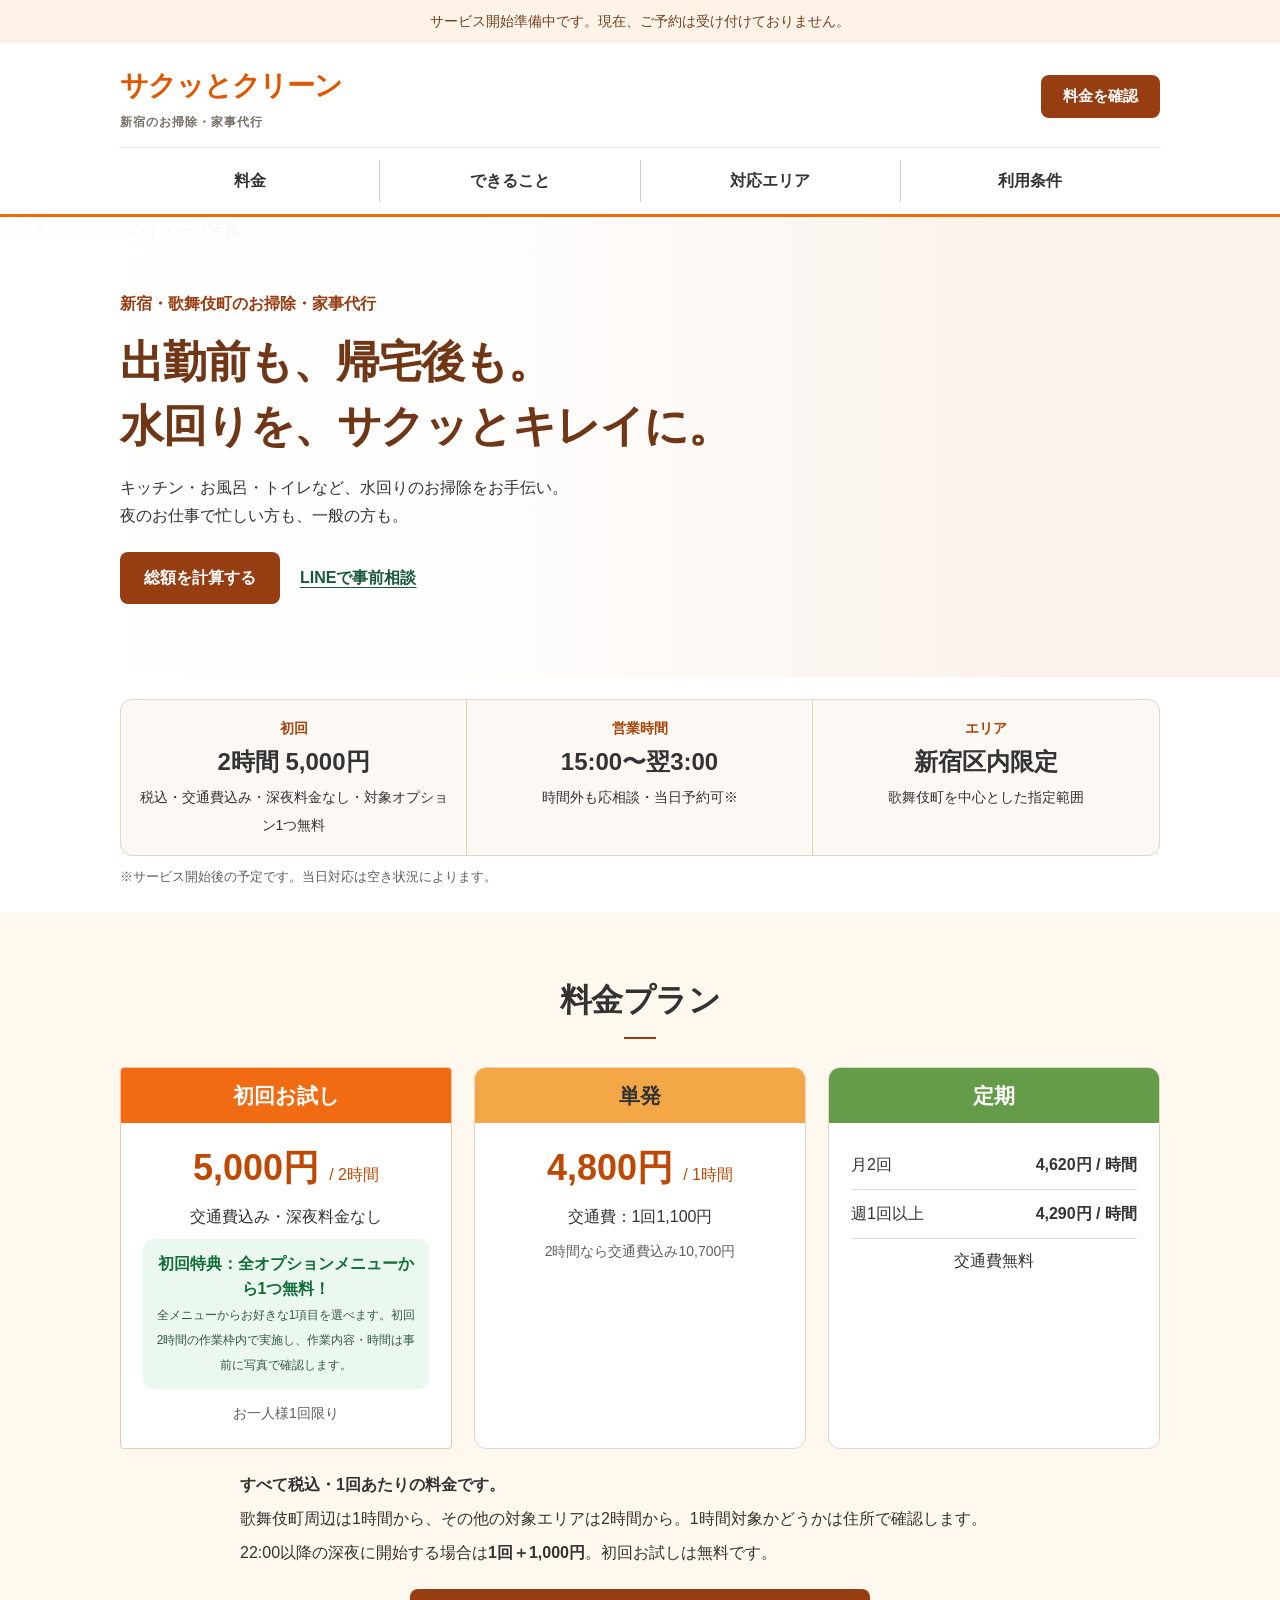
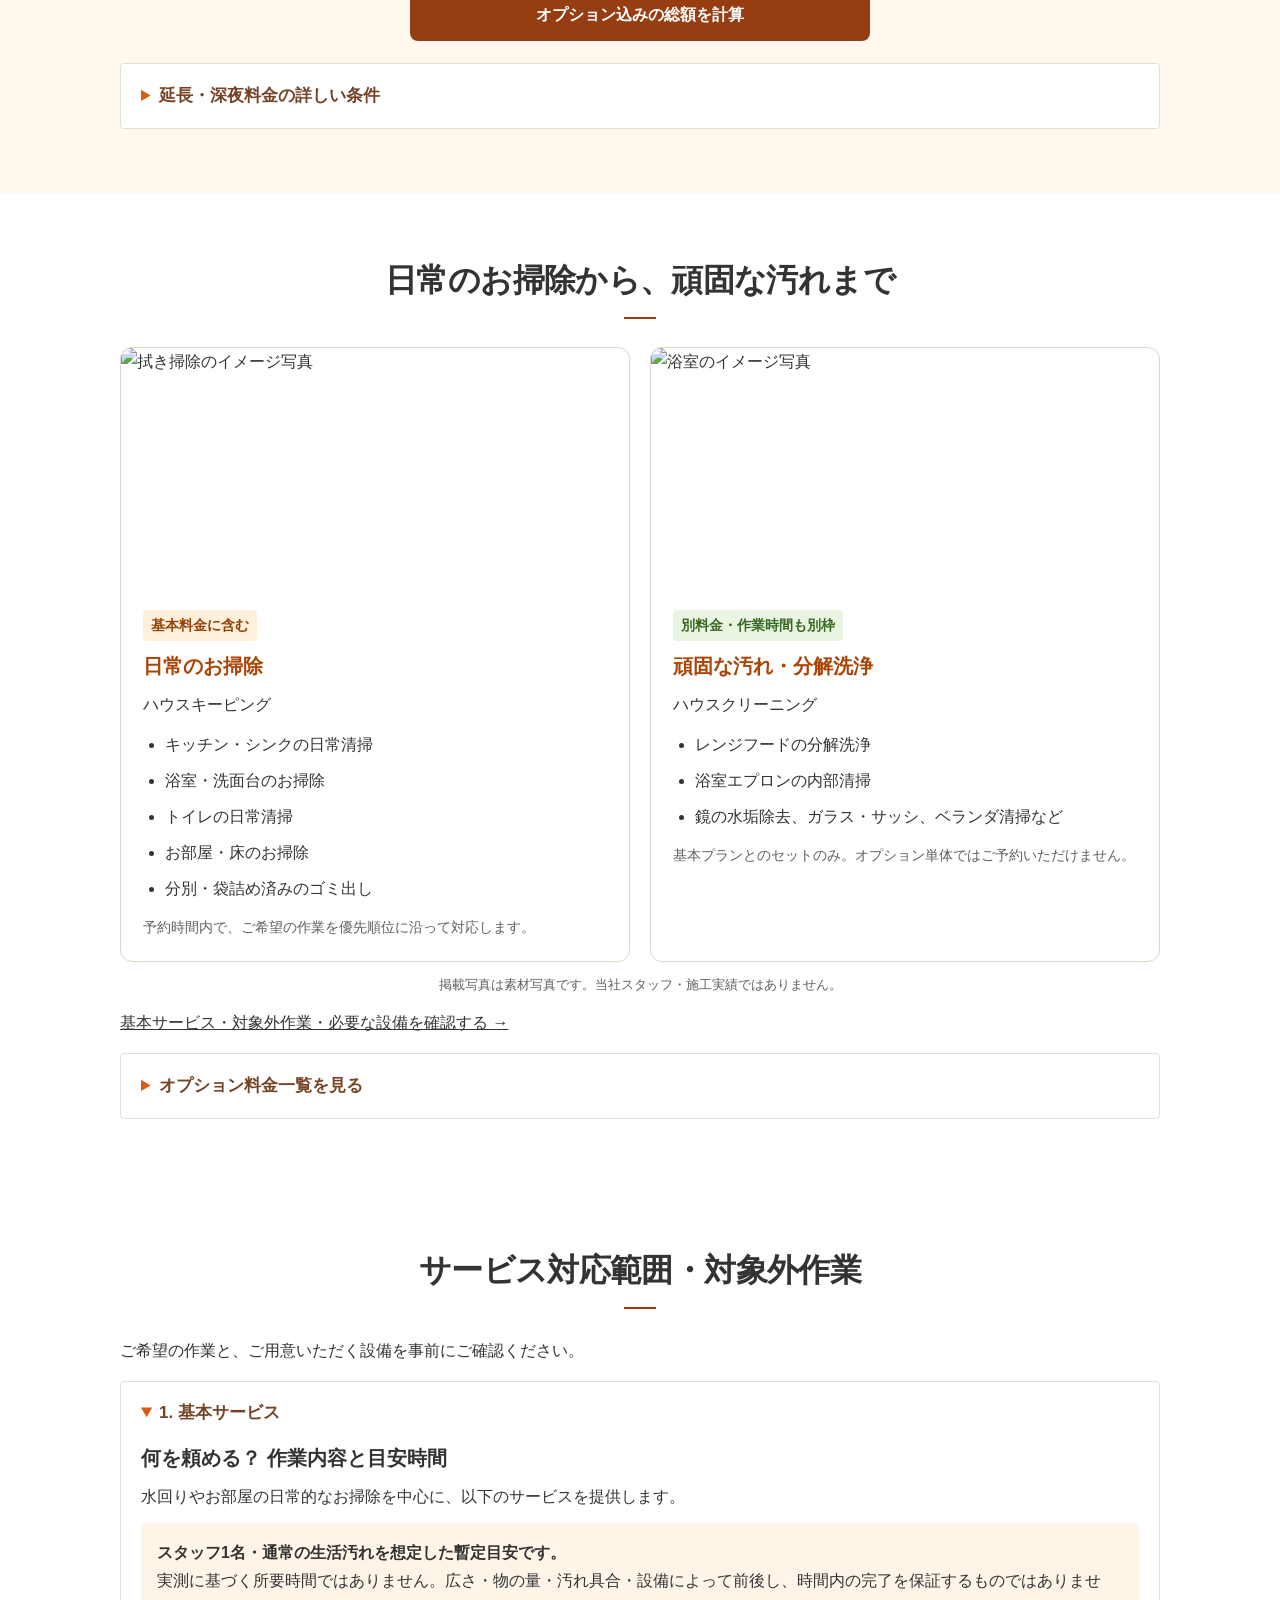
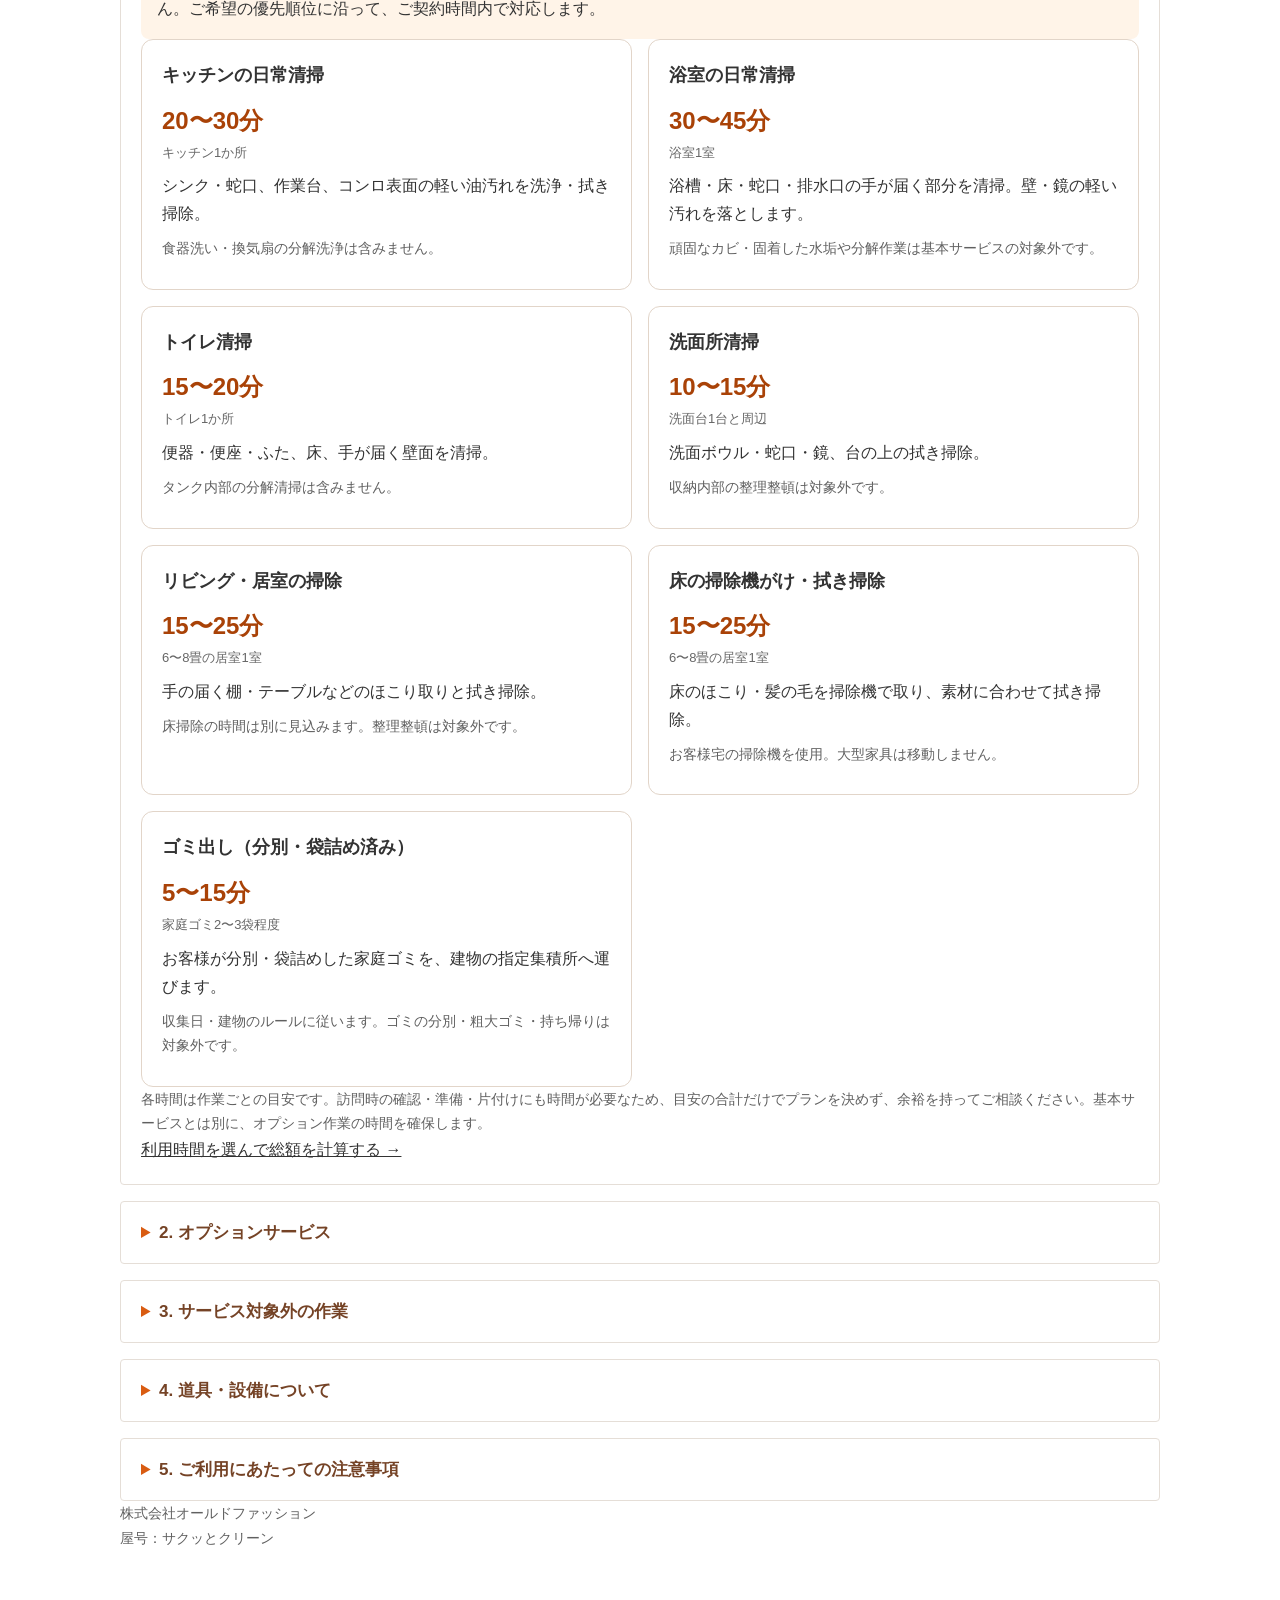
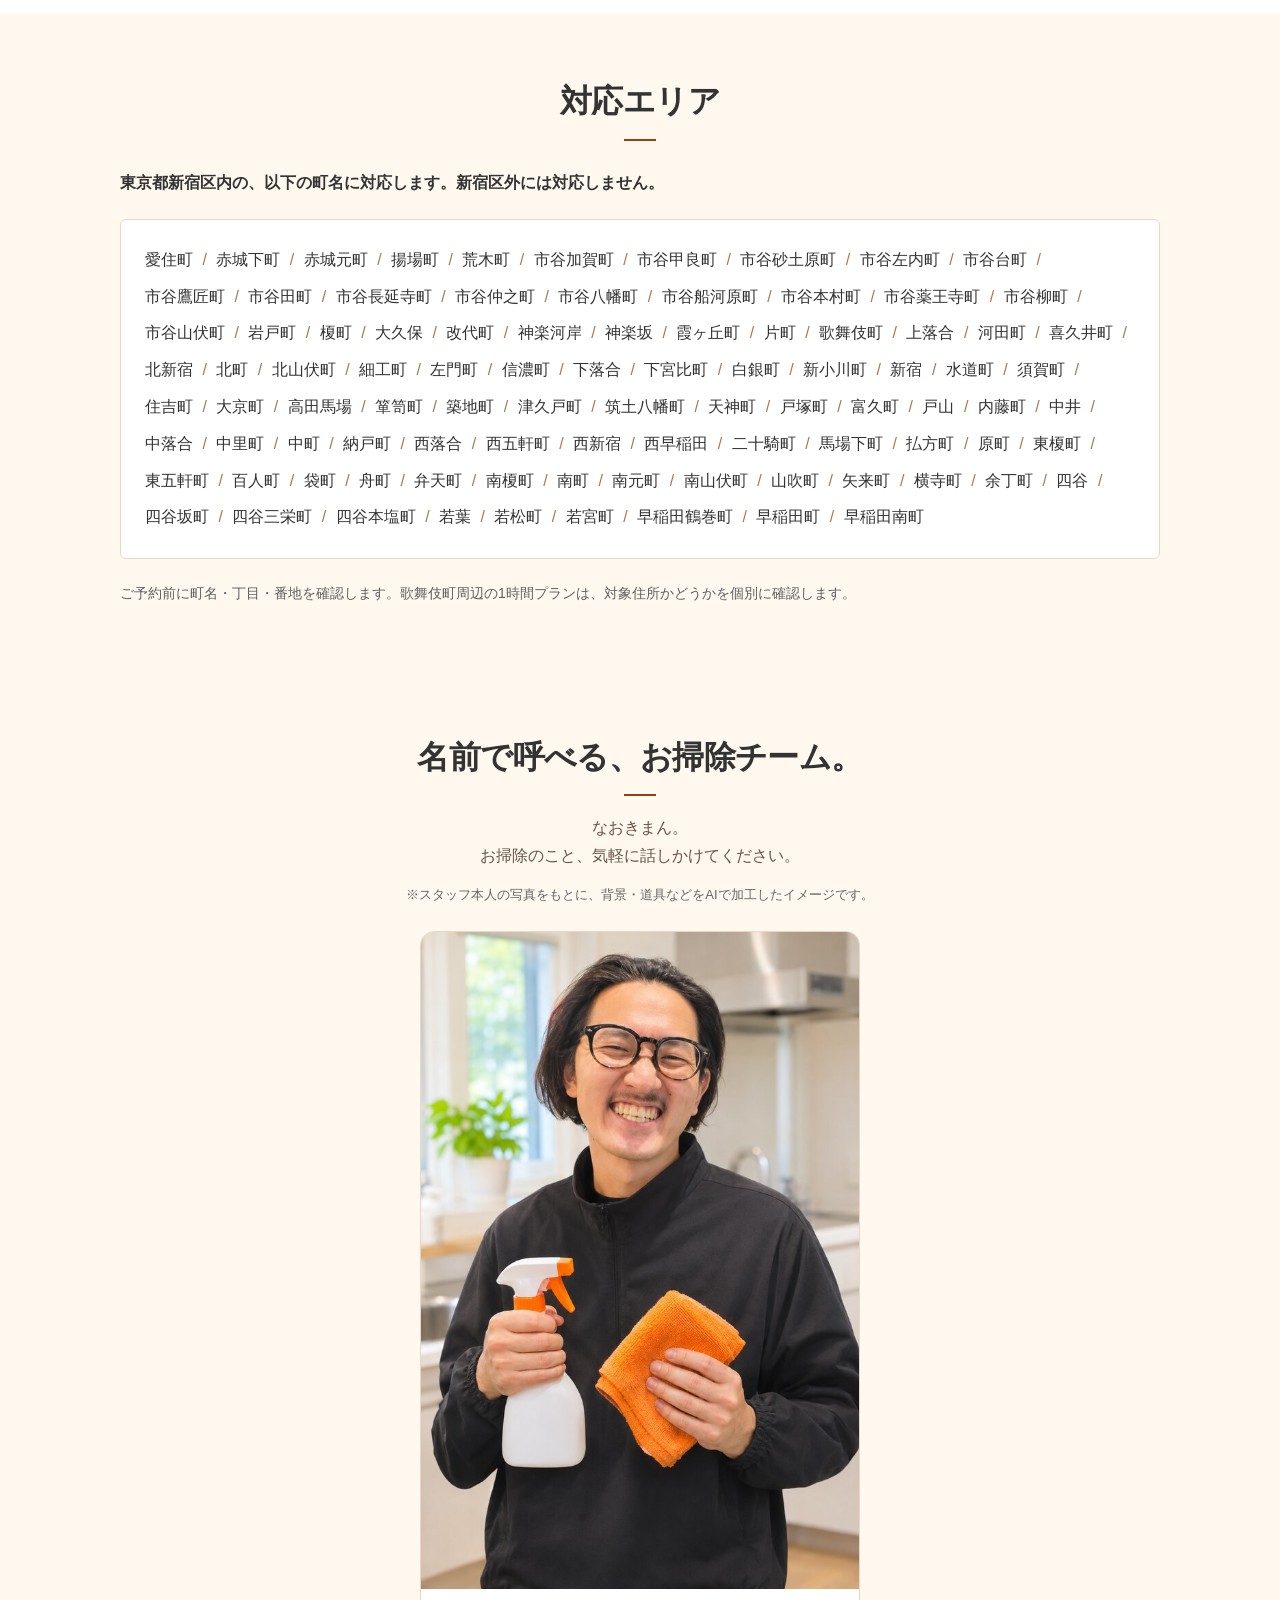
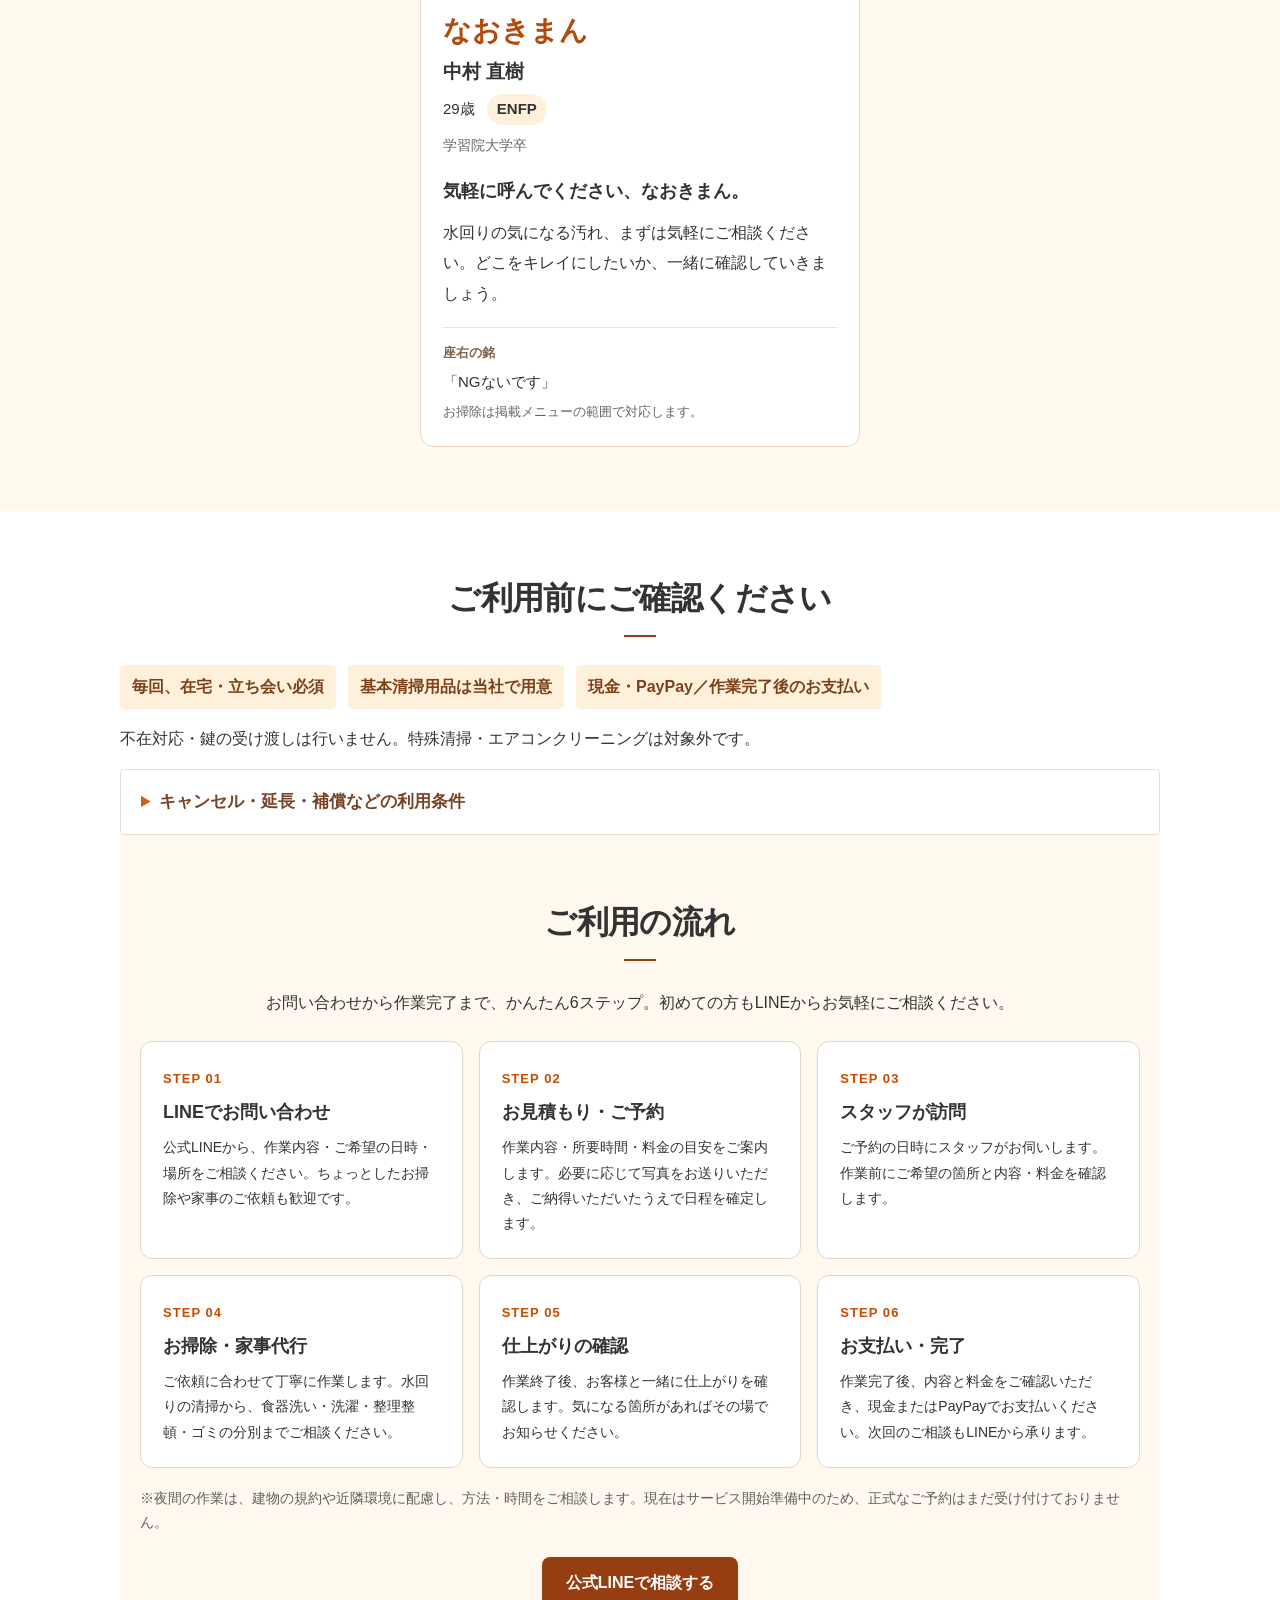
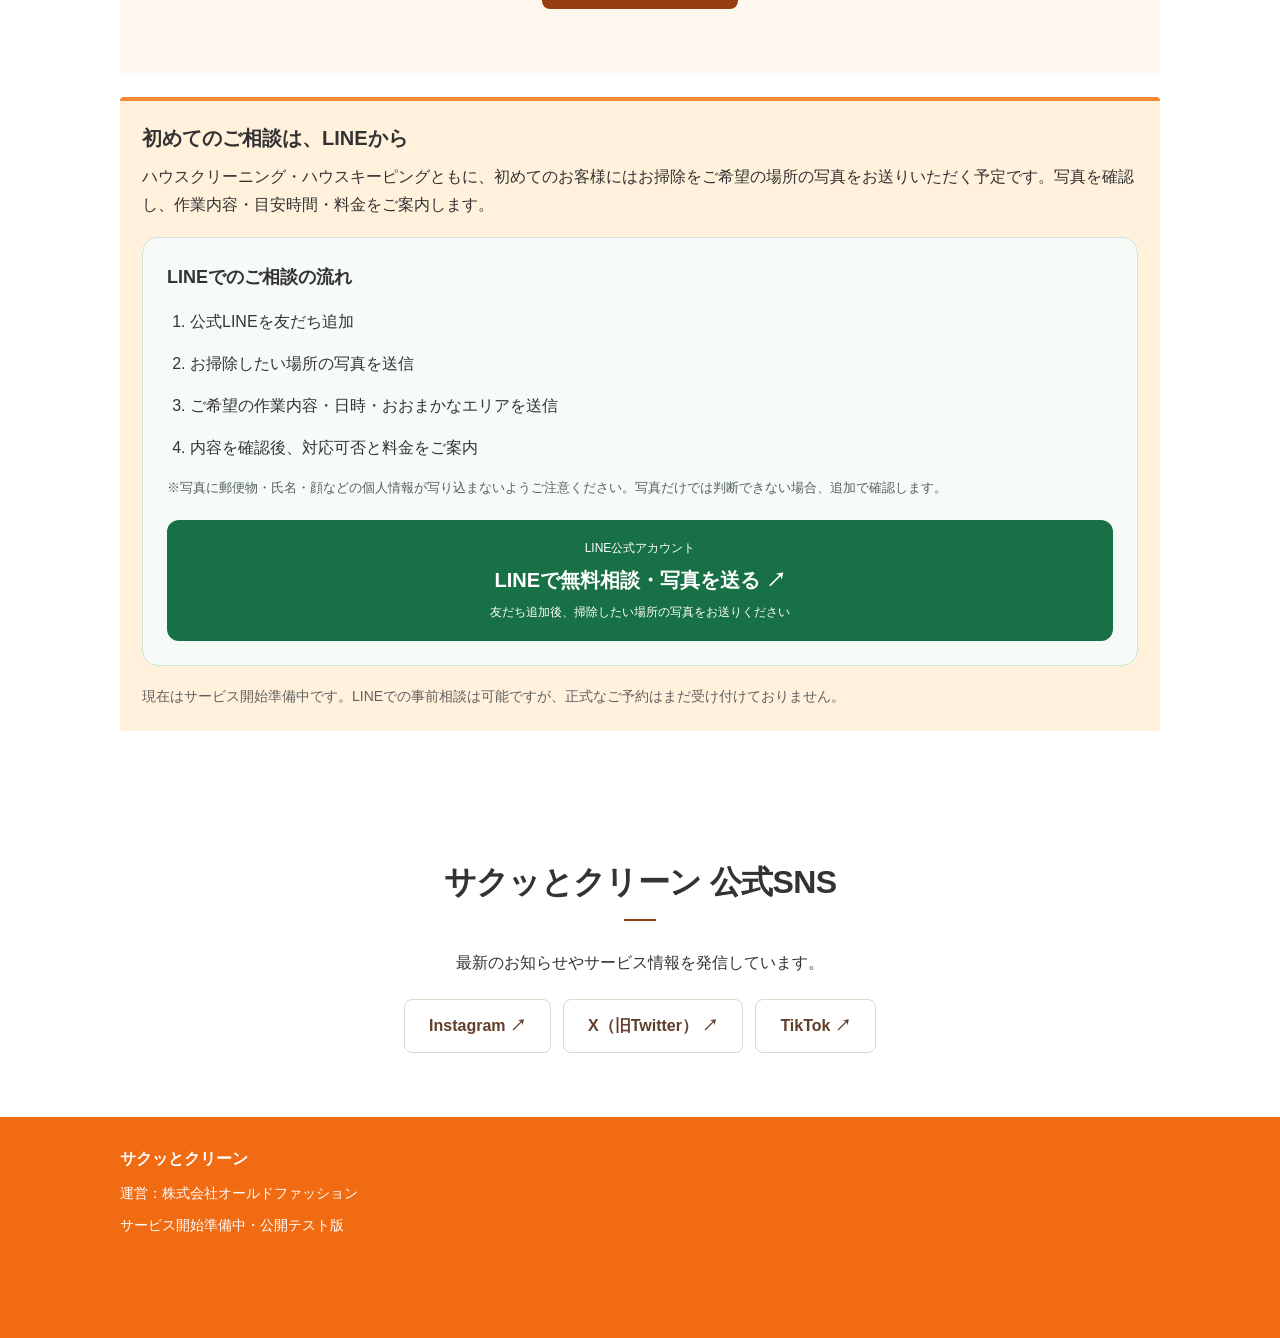
